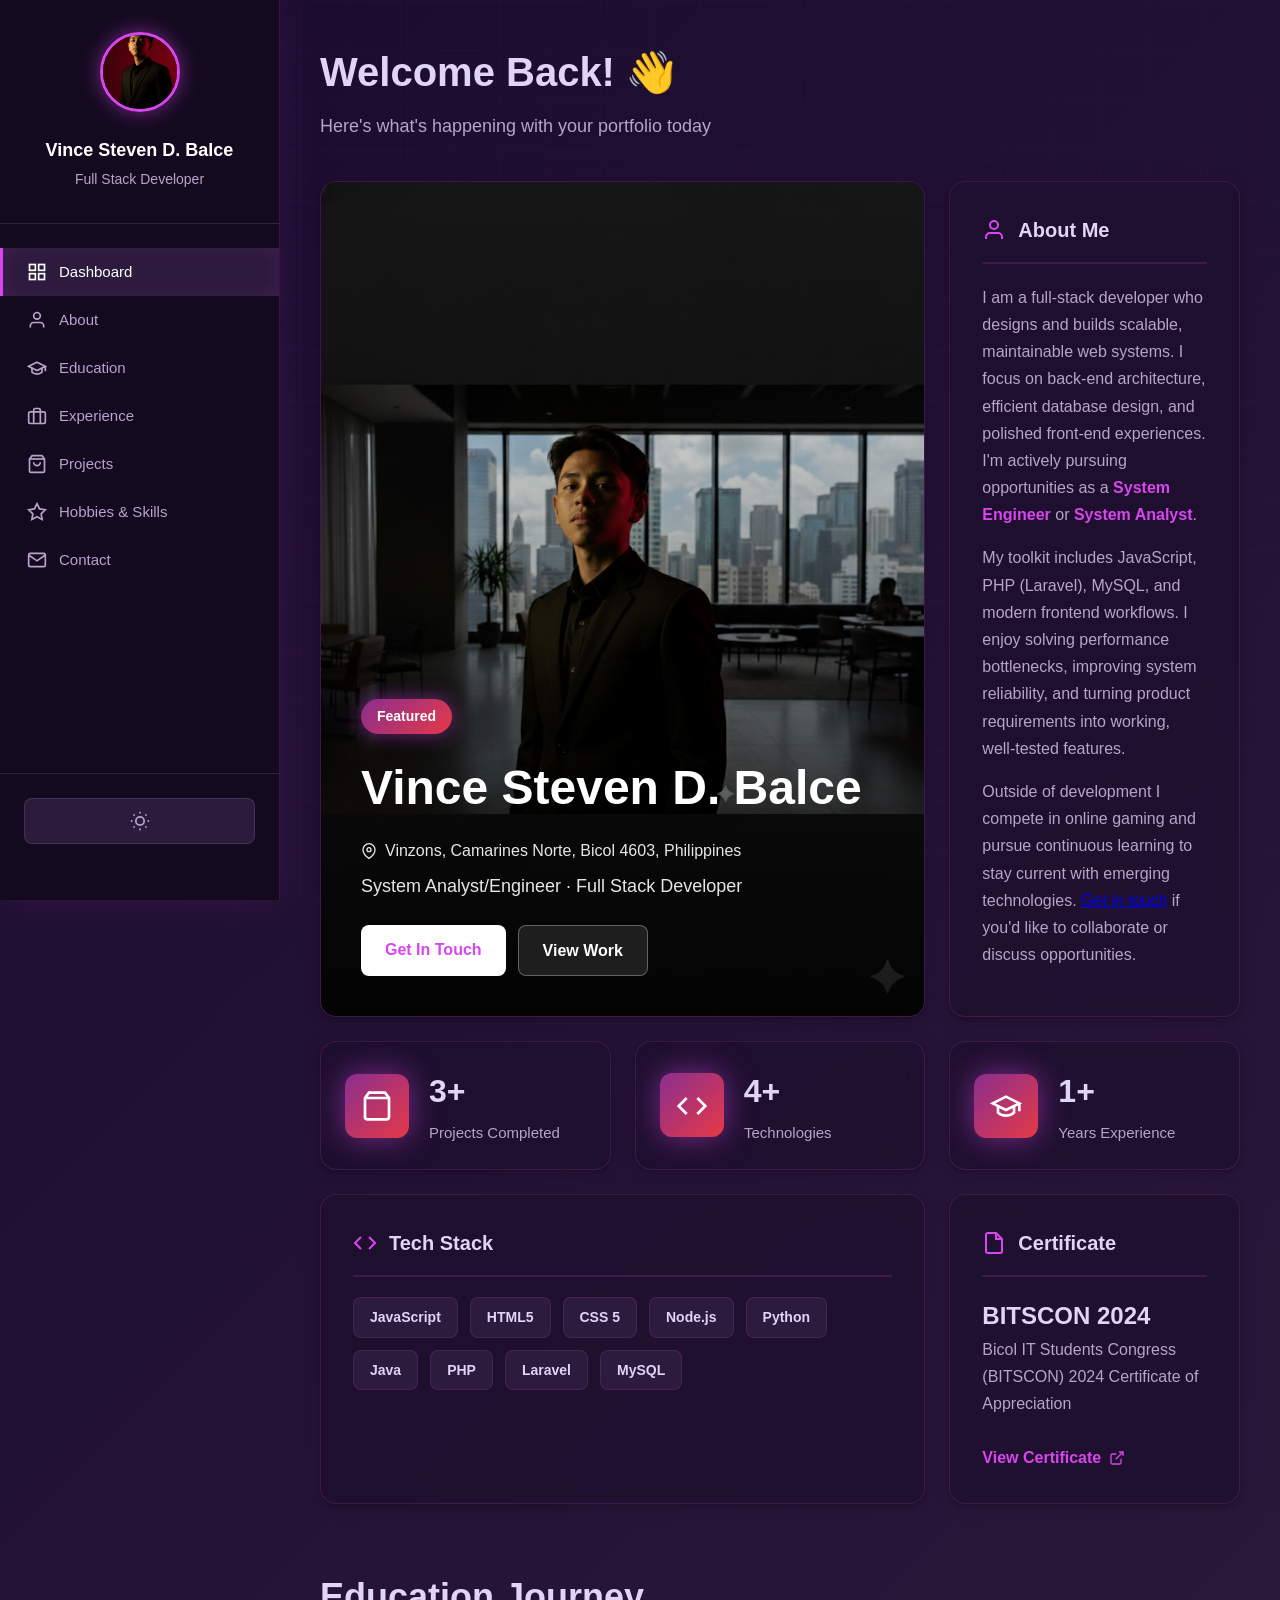
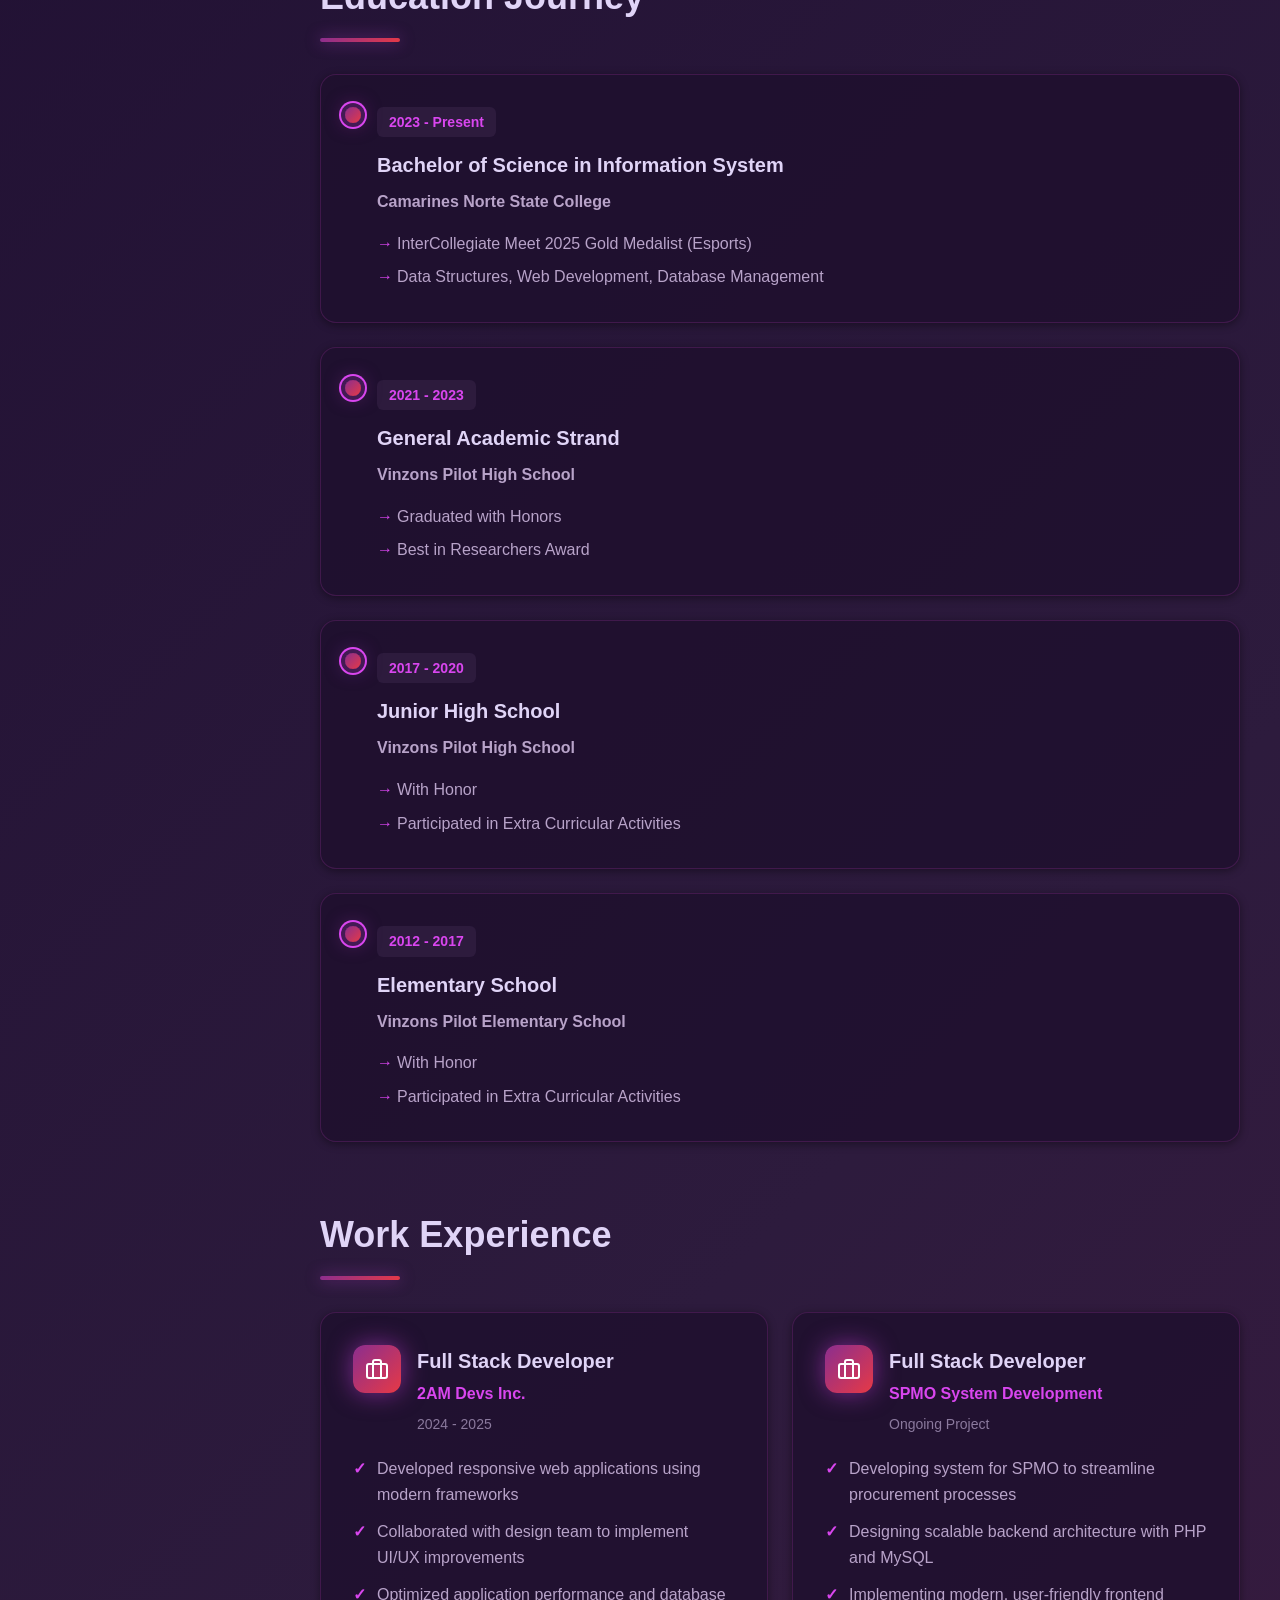
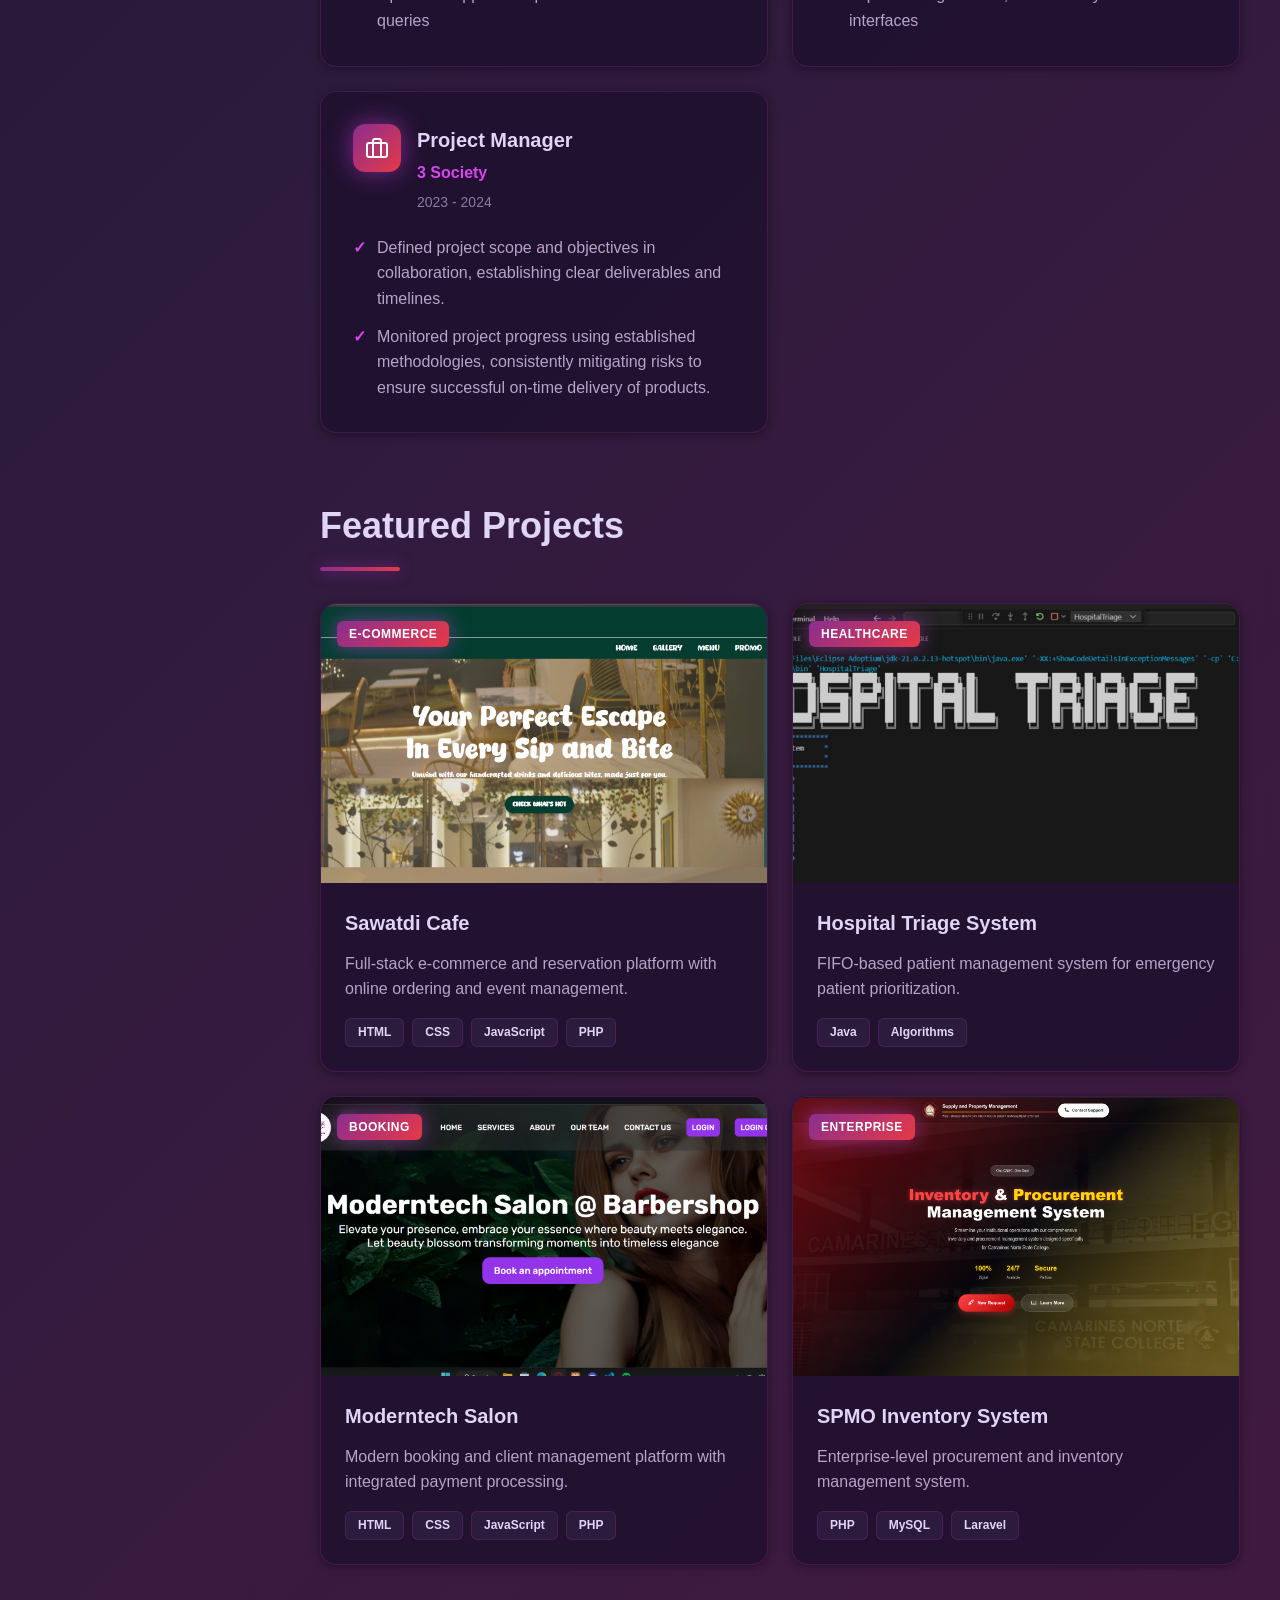
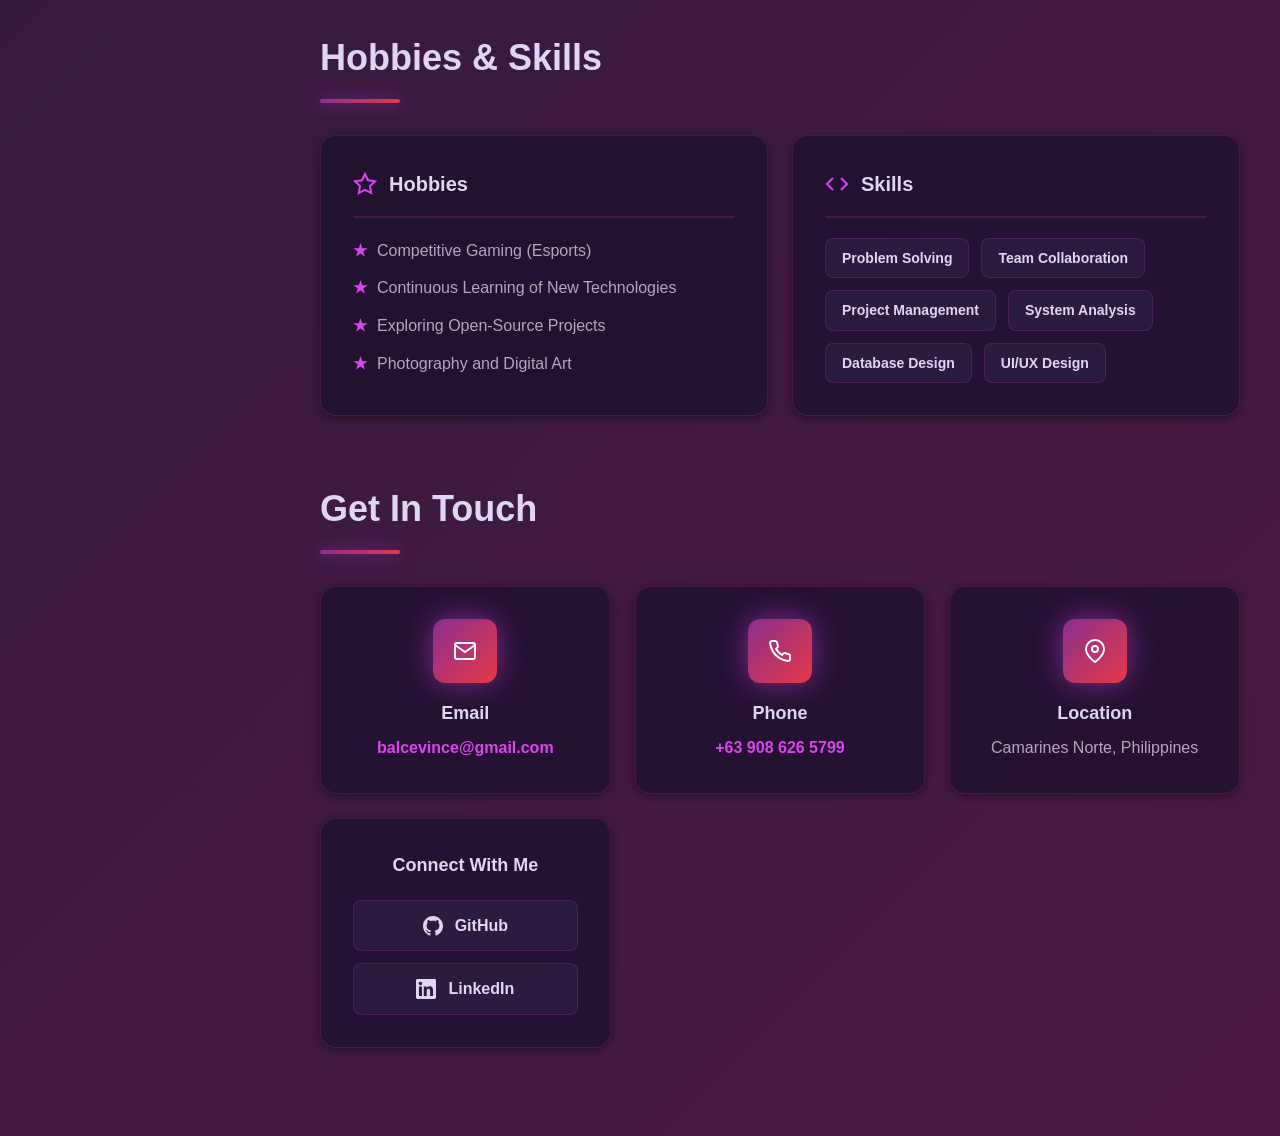
==== portfolio.html @ f5bd87ef "Update portfolio.html" ====
<!DOCTYPE html>
<html lang="en">
<head>
    <meta charset="UTF-8">
    <meta name="viewport" content="width=device-width, initial-scale=1.0">
    <title>Vince Balce - Dashboard Portfolio</title>
    <meta name="description" content="Full-stack software engineer passionate about system engineering and scalable solutions.">
    <meta name="author" content="Vince Steven D. Balce">
    
    <link rel="stylesheet" href="assets/css/styles.css">
    <link rel="shortcut icon" href="assets/img/Pogi.png" type="image/x-icon">
</head>
<body class="light-mode">
    <!-- Sidebar Overlay for Mobile -->
    <div class="sidebar-overlay" id="sidebar-overlay"></div>

    <!-- Sidebar Navigation -->
    <aside class="sidebar" id="sidebar">
        <div class="sidebar-header">
            <div class="sidebar-profile">
                <img id="sidebar-img" src="assets/img/Pogi.png" alt="Vince Steven D. Balce" class="sidebar-avatar">
                <h3>Vince Steven D. Balce</h3>
                <p>Full Stack Developer</p>
            </div>
            <button class="sidebar-close" id="sidebar-close" aria-label="Close sidebar" title="Close sidebar">
                <svg width="16" height="16" viewBox="0 0 24 24" fill="none" stroke="currentColor" stroke-width="3">
                    <line x1="18" y1="6" x2="6" y2="18"></line>
                    <line x1="6" y1="6" x2="18" y2="18"></line>
                </svg>
            </button>
        </div>
        
        <nav class="sidebar-nav">
            <a href="#dashboard" class="sidebar-link active">
                <svg width="20" height="20" viewBox="0 0 24 24" fill="none" stroke="currentColor" stroke-width="2">
                    <rect x="3" y="3" width="7" height="7"></rect>
                    <rect x="14" y="3" width="7" height="7"></rect>
                    <rect x="14" y="14" width="7" height="7"></rect>
                    <rect x="3" y="14" width="7" height="7"></rect>
                </svg>
                Dashboard
            </a>
            <a href="#about" class="sidebar-link">
                <svg width="20" height="20" viewBox="0 0 24 24" fill="none" stroke="currentColor" stroke-width="2">
                    <path d="M20 21v-2a4 4 0 0 0-4-4H8a4 4 0 0 0-4 4v2"></path>
                    <circle cx="12" cy="7" r="4"></circle>
                </svg>
                About
            </a>
            <a href="#education" class="sidebar-link">
                <svg width="20" height="20" viewBox="0 0 24 24" fill="none" stroke="currentColor" stroke-width="2">
                    <path d="M22 10v6M2 10l10-5 10 5-10 5z"></path>
                    <path d="M6 12v5c3 3 9 3 12 0v-5"></path>
                </svg>
                Education
            </a>
            <a href="#experience" class="sidebar-link">
                <svg width="20" height="20" viewBox="0 0 24 24" fill="none" stroke="currentColor" stroke-width="2">
                    <rect x="2" y="7" width="20" height="14" rx="2" ry="2"></rect>
                    <path d="M16 21V5a2 2 0 0 0-2-2h-4a2 2 0 0 0-2 2v16"></path>
                </svg>
                Experience
            </a>
            <a href="#projects" class="sidebar-link">
                <svg width="20" height="20" viewBox="0 0 24 24" fill="none" stroke="currentColor" stroke-width="2">
                    <path d="M6 2L3 6v14a2 2 0 0 0 2 2h14a2 2 0 0 0 2-2V6l-3-4z"></path>
                    <line x1="3" y1="6" x2="21" y2="6"></line>
                    <path d="M16 10a4 4 0 0 1-8 0"></path>
                </svg>
                Projects
            </a>
            <a href="#hobbies" class="sidebar-link">
                <svg width="20" height="20" viewBox="0 0 24 24" fill="none" stroke="currentColor" stroke-width="2">
                    <path d="M12 2l3.09 6.26L22 9.27l-5 4.87 1.18 6.88L12 17.77l-6.18 3.25L7 14.14 2 9.27l6.91-1.01L12 2z"></path>
                </svg>
                Hobbies & Skills
            </a>
            <a href="#contact" class="sidebar-link">
                <svg width="20" height="20" viewBox="0 0 24 24" fill="none" stroke="currentColor" stroke-width="2">
                    <path d="M4 4h16c1.1 0 2 .9 2 2v12c0 1.1-.9 2-2 2H4c-1.1 0-2-.9-2-2V6c0-1.1.9-2 2-2z"></path>
                    <polyline points="22,6 12,13 2,6"></polyline>
                </svg>
                Contact
            </a>
        </nav>
        
        <div class="sidebar-footer">
            <button id="theme-toggle" class="theme-toggle-sidebar" aria-label="Toggle theme">
                <svg class="sun-icon" width="20" height="20" viewBox="0 0 24 24" fill="none" stroke="currentColor" stroke-width="2">
                    <circle cx="12" cy="12" r="5"></circle>
                    <line x1="12" y1="1" x2="12" y2="3"></line>
                    <line x1="12" y1="21" x2="12" y2="23"></line>
                    <line x1="4.22" y1="4.22" x2="5.64" y2="5.64"></line>
                    <line x1="18.36" y1="18.36" x2="19.78" y2="19.78"></line>
                    <line x1="1" y1="12" x2="3" y2="12"></line>
                    <line x1="21" y1="12" x2="23" y2="12"></line>
                    <line x1="4.22" y1="19.78" x2="5.64" y2="18.36"></line>
                    <line x1="18.36" y1="5.64" x2="19.78" y2="4.22"></line>
                </svg>
                <svg class="moon-icon" width="20" height="20" viewBox="0 0 24 24" fill="none" stroke="currentColor" stroke-width="2">
                    <path d="M21 12.79A9 9 0 1 1 11.21 3 7 7 0 0 0 21 12.79z"></path>
                </svg>
            </button>
        </div>
    </aside>

    <!-- Mobile Header -->
    <header class="mobile-header">
        <button class="sidebar-toggle" id="sidebar-toggle" aria-label="Open sidebar" title="Open sidebar">
            <span></span>
            <span></span>
            <span></span>
        </button>
        <h1>WebTech - Portfolio</h1>
        <button id="theme-toggle-mobile" class="theme-toggle-mobile" aria-label="Toggle theme">
            <svg class="sun-icon" width="20" height="20" viewBox="0 0 24 24" fill="none" stroke="currentColor" stroke-width="2">
                <circle cx="12" cy="12" r="5"></circle>
                <line x1="12" y1="1" x2="12" y2="3"></line>
                <line x1="12" y1="21" x2="12" y2="23"></line>
            </svg>
            <svg class="moon-icon" width="20" height="20" viewBox="0 0 24 24" fill="none" stroke="currentColor" stroke-width="2">
                <path d="M21 12.79A9 9 0 1 1 11.21 3 7 7 0 0 0 21 12.79z"></path>
            </svg>
        </button>
    </header>

    <!-- Main Content -->
    <main class="main-content">
        <!-- Dashboard Section -->
        <section id="dashboard" class="dashboard-section">
            <div class="dashboard-header">
                <div>
                    <h1 class="dashboard-title">Welcome Back! 👋</h1>
                    <p class="dashboard-subtitle">Here's what's happening with your portfolio today</p>
                </div>
            </div>

            <!-- Magazine Grid Layout -->
            <div class="magazine-grid">
                <!-- Hero Card - Large -->
                <article class="magazine-card hero-card">
                    <div class="card-image-wrapper">
                        <img id="hero-bg" src="assets/img/day-bg.png" alt="Background" class="card-bg-image">
                        <div class="card-overlay"></div>
                    </div>
                    <div class="card-content-overlay">
                        <span class="card-label">Featured</span>
                        <h2>Vince Steven D. Balce</h2>
                        <p class="card-meta">
                            <svg width="16" height="16" viewBox="0 0 24 24" fill="none" stroke="currentColor" stroke-width="2">
                                <path d="M21 10c0 7-9 13-9 13s-9-6-9-13a9 9 0 0 1 18 0z"></path>
                                <circle cx="12" cy="10" r="3"></circle>
                            </svg>
                            Vinzons, Camarines Norte, Bicol 4603, Philippines
                        </p>
                        <p class="card-description">System Analyst/Engineer · Full Stack Developer</p>
                        <div class="card-actions">
                            <a href="#contact" class="btn-primary">Get In Touch</a>
                            <a href="#projects" class="btn-secondary">View Work</a>
                        </div>
                    </div>
                </article>

                <!-- About Card -->
                <article class="magazine-card about-card" id="about">
                    <div class="card-header">
                        <svg width="24" height="24" viewBox="0 0 24 24" fill="none" stroke="currentColor" stroke-width="2">
                            <path d="M20 21v-2a4 4 0 0 0-4-4H8a4 4 0 0 0-4 4v2"></path>
                            <circle cx="12" cy="7" r="4"></circle>
                        </svg>
                        <h3>About Me</h3>
                    </div>
                    <div class="card-body">
                        <p>I am a full-stack developer who designs and builds scalable, maintainable web systems. I focus on back-end architecture, efficient database design, and polished front-end experiences. I'm actively pursuing opportunities as a <strong>System Engineer</strong> or <strong>System Analyst</strong>.</p>
                        <p>My toolkit includes JavaScript, PHP (Laravel), MySQL, and modern frontend workflows. I enjoy solving performance bottlenecks, improving system reliability, and turning product requirements into working, well-tested features.</p>
                        <p>Outside of development I compete in online gaming and pursue continuous learning to stay current with emerging technologies. <a href="#contact">Get in touch</a> if you'd like to collaborate or discuss opportunities.</p>
                    </div>
                </article>

                <!-- Stats Cards -->
                <article class="magazine-card stat-card">
                    <div class="stat-icon">
                        <svg width="32" height="32" viewBox="0 0 24 24" fill="none" stroke="currentColor" stroke-width="2">
                            <path d="M6 2L3 6v14a2 2 0 0 0 2 2h14a2 2 0 0 0 2-2V6l-3-4z"></path>
                            <line x1="3" y1="6" x2="21" y2="6"></line>
                        </svg>
                    </div>
                    <div class="stat-content">
                        <h4>4+</h4>
                        <p>Projects Completed</p>
                    </div>
                </article>

                <article class="magazine-card stat-card">
                    <div class="stat-icon">
                        <svg width="32" height="32" viewBox="0 0 24 24" fill="none" stroke="currentColor" stroke-width="2">
                            <polyline points="16 18 22 12 16 6"></polyline>
                            <polyline points="8 6 2 12 8 18"></polyline>
                        </svg>
                    </div>
                    <div class="stat-content">
                        <h4>6+</h4>
                        <p>Technologies</p>
                    </div>
                </article>

                <article class="magazine-card stat-card">
                    <div class="stat-icon">
                        <svg width="32" height="32" viewBox="0 0 24 24" fill="none" stroke="currentColor" stroke-width="2">
                            <path d="M22 10v6M2 10l10-5 10 5-10 5z"></path>
                            <path d="M6 12v5c3 3 9 3 12 0v-5"></path>
                        </svg>
                    </div>
                    <div class="stat-content">
                        <h4>2+</h4>
                        <p>Years Experience</p>
                    </div>
                </article>

                <!-- Tech Stack Card -->
                <article class="magazine-card tech-card">
                    <div class="card-header">
                        <svg width="24" height="24" viewBox="0 0 24 24" fill="none" stroke="currentColor" stroke-width="2">
                            <polyline points="16 18 22 12 16 6"></polyline>
                            <polyline points="8 6 2 12 8 18"></polyline>
                        </svg>
                        <h3>Tech Stack</h3>
                    </div>
                    <div class="card-body">
                        <div class="tech-tags">
                            <span class="tech-tag">JavaScript</span>
                            <span class="tech-tag">HTML5</span>
                            <span class="tech-tag">CSS 5</span>
                            <span class="tech-tag">Node.js</span>
                            <span class="tech-tag">Python</span>
                            <span class="tech-tag">Java</span>
                            <span class="tech-tag">PHP</span>
                            <span class="tech-tag">Laravel</span>
                            <span class="tech-tag">MySQL</span>
                        </div>
                    </div>
                </article>

                <!-- Certificate Card -->
                <article class="magazine-card certificate-card">
                    <div class="card-header">
                        <svg width="24" height="24" viewBox="0 0 24 24" fill="none" stroke="currentColor" stroke-width="2">
                            <path d="M14 2H6a2 2 0 0 0-2 2v16a2 2 0 0 0 2 2h12a2 2 0 0 0 2-2V8z"></path>
                            <polyline points="14 2 14 8 20 8"></polyline>
                        </svg>
                        <h3>Certificate</h3>
                    </div>
                    <div class="card-body">
                        <h2>BITSCON 2024</h2>
                        <p>Bicol IT Students Congress (BITSCON) 2024 Certificate of Appreciation</p>
                        <a href="assets/docs/balcevince@gmail.com.pdf" target="_blank" class="btn-link">
                            View Certificate
                            <svg width="16" height="16" viewBox="0 0 24 24" fill="none" stroke="currentColor" stroke-width="2">
                                <path d="M18 13v6a2 2 0 0 1-2 2H5a2 2 0 0 1-2-2V8a2 2 0 0 1 2-2h6"></path>
                                <polyline points="15 3 21 3 21 9"></polyline>
                                <line x1="10" y1="14" x2="21" y2="3"></line>
                            </svg>
                        </a>
                    </div>
                </article>
            </div>

            <!-- Education Section -->
            <div class="section-divider" id="education">
                <h2 class="section-heading">Education Journey</h2>
            </div>
            
            <div class="timeline-grid">
                <article class="timeline-card">
                    <div class="timeline-marker"></div>
                    <div class="timeline-content">
                        <span class="timeline-date">2023 - Present</span>
                        <h3>Bachelor of Science in Information System</h3>
                        <p class="timeline-institution">Camarines Norte State College</p>
                        <ul class="timeline-list">
                            <li>InterCollegiate Meet 2025 Gold Medalist (Esports)</li>
                            <li>Data Structures, Web Development, Database Management</li>
                        </ul>
                    </div>
                </article>

                <article class="timeline-card">
                    <div class="timeline-marker"></div>
                    <div class="timeline-content">
                        <span class="timeline-date">2021 - 2023</span>
                        <h3>General Academic Strand</h3>
                        <p class="timeline-institution">Vinzons Pilot High School</p>
                        <ul class="timeline-list">
                            <li>Graduated with Honors</li>
                            <li>Best in Researchers Award</li>
                        </ul>
                    </div>
                </article>

                <article class="timeline-card">
                    <div class="timeline-marker"></div>
                    <div class="timeline-content">
                        <span class="timeline-date">2017 - 2020</span>
                        <h3>Junior High School</h3>
                        <p class="timeline-institution">Vinzons Pilot High School</p>
                        <ul class="timeline-list">
                            <li>With Honor</li>
                            <li>Participated in Extra Curricular Activities</li>
                        </ul>
                    </div>
                </article>

                <article class="timeline-card">
                    <div class="timeline-marker"></div>
                    <div class="timeline-content">
                        <span class="timeline-date">2012 - 2017</span>
                        <h3>Elementary School</h3>
                        <p class="timeline-institution">Vinzons Pilot Elementary School</p>
                        <ul class="timeline-list">
                            <li>With Honor</li>
                            <li>Participated in Extra Curricular Activities</li>
                        </ul>
                    </div>
                </article>
            </div>

            <!-- Experience Section -->
            <div class="section-divider" id="experience">
                <h2 class="section-heading">Work Experience</h2>
            </div>
            
            <div class="experience-grid">
                <article class="experience-card">
                    <div class="experience-header">
                        <div class="experience-icon">
                            <svg width="24" height="24" viewBox="0 0 24 24" fill="none" stroke="currentColor" stroke-width="2">
                                <rect x="2" y="7" width="20" height="14" rx="2" ry="2"></rect>
                                <path d="M16 21V5a2 2 0 0 0-2-2h-4a2 2 0 0 0-2 2v16"></path>
                            </svg>
                        </div>
                        <div>
                            <h3>Full Stack Developer</h3>
                            <p class="experience-company">2AM Devs Inc.</p>
                            <span class="experience-date">2024 - 2025</span>
                        </div>
                    </div>
                    <ul class="experience-list">
                        <li>Developed responsive web applications using modern frameworks</li>
                        <li>Collaborated with design team to implement UI/UX improvements</li>
                        <li>Optimized application performance and database queries</li>
                    </ul>
                </article>

                <article class="experience-card">
                    <div class="experience-header">
                        <div class="experience-icon">
                            <svg width="24" height="24" viewBox="0 0 24 24" fill="none" stroke="currentColor" stroke-width="2">
                                <rect x="2" y="7" width="20" height="14" rx="2" ry="2"></rect>
                                <path d="M16 21V5a2 2 0 0 0-2-2h-4a2 2 0 0 0-2 2v16"></path>
                            </svg>
                        </div>
                        <div>
                            <h3>Full Stack Developer</h3>
                            <p class="experience-company">SPMO System Development</p>
                            <span class="experience-date">Ongoing Project</span>
                        </div>
                    </div>
                    <ul class="experience-list">
                        <li>Developing system for SPMO to streamline procurement processes</li>
                        <li>Designing scalable backend architecture with PHP and MySQL</li>
                        <li>Implementing modern, user-friendly frontend interfaces</li>
                    </ul>
                </article>

                <article class="experience-card">
                    <div class="experience-header">
                        <div class="experience-icon">
                            <svg width="24" height="24" viewBox="0 0 24 24" fill="none" stroke="currentColor" stroke-width="2">
                                <rect x="2" y="7" width="20" height="14" rx="2" ry="2"></rect>
                                <path d="M16 21V5a2 2 0 0 0-2-2h-4a2 2 0 0 0-2 2v16"></path>
                            </svg>
                        </div>
                        <div>
                            <h3>Project Manager</h3>
                            <p class="experience-company">3 Society</p>
                            <span class="experience-date">2023 - 2024</span>
                        </div>
                    </div>
                    <ul class="experience-list">
                        <li>Defined project scope and objectives in collaboration, establishing clear deliverables and timelines. </li>
                        <li>Monitored project progress using established methodologies, consistently mitigating risks to ensure successful on-time delivery of products.</li>
                </article>
            </div>

            <!-- Projects Section -->
            <div class="section-divider" id="projects">
                <h2 class="section-heading">Featured Projects</h2>
            </div>
            
            <div class="projects-magazine-grid">
                <article class="project-magazine-card">
                    <div class="project-image">
                        <img src="assets/img/data.png" alt="Sawatdi Cafe">
                        <div class="project-overlay">
                            <span class="project-label">E-Commerce</span>
                        </div>
                    </div>
                    <div class="project-content">
                        <h3>Sawatdi Cafe</h3>
                        <p>Full-stack e-commerce and reservation platform with online ordering and event management.</p>
                        <div class="project-tags">
                            <span class="tag">HTML</span>
                            <span class="tag">CSS</span>
                            <span class="tag">JavaScript</span>
                            <span class="tag">PHP</span>
                        </div>
                    </div>
                </article>

                <article class="project-magazine-card">
                    <div class="project-image">
                        <img src="assets/img/image.png" alt="Hospital Triage System">
                        <div class="project-overlay">
                            <span class="project-label">Healthcare</span>
                        </div>
                    </div>
                    <div class="project-content">
                        <h3>Hospital Triage System</h3>
                        <p>FIFO-based patient management system for emergency patient prioritization.</p>
                        <div class="project-tags">
                            <span class="tag">Java</span>
                            <span class="tag">Algorithms</span>
                        </div>
                    </div>
                </article>

                <article class="project-magazine-card">
                    <div class="project-image">
                        <img src="assets/img/modent.png" alt="Moderntech Salon">
                        <div class="project-overlay">
                            <span class="project-label">Booking</span>
                        </div>
                    </div>
                    <div class="project-content">
                        <h3>Moderntech Salon</h3>
                        <p>Modern booking and client management platform with integrated payment processing.</p>
                        <div class="project-tags">
                            <span class="tag">HTML</span>
                            <span class="tag">CSS</span>
                            <span class="tag">JavaScript</span>
                            <span class="tag">PHP</span>
                        </div>
                    </div>
                </article>

                <article class="project-magazine-card">
                    <div class="project-image">
                        <img src="assets/img/spmo.png" alt="SPMO System">
                        <div class="project-overlay">
                            <span class="project-label">Enterprise</span>
                        </div>
                    </div>
                    <div class="project-content">
                        <h3>SPMO Inventory System</h3>
                        <p>Enterprise-level procurement and inventory management system.</p>
                        <div class="project-tags">
                            <span class="tag">PHP</span>
                            <span class="tag">MySQL</span>
                            <span class="tag">Laravel</span>
                        </div>
                    </div>
                </article>
            </div>

            <!-- Hobbies & Skills Section -->
            <div class="section-divider" id="hobbies">
                <h2 class="section-heading">Hobbies & Skills</h2>
            </div>
            
            <div class="hobbies-skills-grid">
                <article class="hobby-skill-card">
                    <div class="card-header">
                        <svg width="24" height="24" viewBox="0 0 24 24" fill="none" stroke="currentColor" stroke-width="2">
                            <path d="M12 2l3.09 6.26L22 9.27l-5 4.87 1.18 6.88L12 17.77l-6.18 3.25L7 14.14 2 9.27l6.91-1.01L12 2z"></path>
                        </svg>
                        <h3>Hobbies</h3>
                    </div>
                    <div class="card-body">
                        <ul class="hobby-list">
                            <li>Competitive Gaming (Esports)</li>
                            <li>Continuous Learning of New Technologies</li>
                            <li>Exploring Open-Source Projects</li>
                            <li>Photography and Digital Art</li>
                        </ul>
                    </div>
                </article>
                <article class="hobby-skill-card">
                    <div class="card-header">
                        <svg width="24" height="24" viewBox="0 0 24 24" fill="none" stroke="currentColor" stroke-width="2">
                            <polyline points="16 18 22 12 16 6"></polyline>
                            <polyline points="8 6 2 12 8 18"></polyline>
                        </svg>
                        <h3>Skills</h3>
                    </div>
                    <div class="card-body">
                        <div class="skill-tags">
                            <span class="skill-tag">Problem Solving</span>
                            <span class="skill-tag">Team Collaboration</span>
                            <span class="skill-tag">Project Management</span>
                            <span class="skill-tag">System Analysis</span>
                            <span class="skill-tag">Database Design</span>
                            <span class="skill-tag">UI/UX Design</span>
                        </div>
                    </div>
                </article>
            </div>

            <!-- Contact Section -->
            <div class="section-divider" id="contact">
                <h2 class="section-heading">Get In Touch</h2>
            </div>
            
            <div class="contact-grid">
                <article class="contact-info-card">
                    <div class="contact-icon-wrapper">
                        <svg width="24" height="24" viewBox="0 0 24 24" fill="none" stroke="currentColor" stroke-width="2">
                            <path d="M4 4h16c1.1 0 2 .9 2 2v12c0 1.1-.9 2-2 2H4c-1.1 0-2-.9-2-2V6c0-1.1.9-2 2-2z"></path>
                            <polyline points="22,6 12,13 2,6"></polyline>
                        </svg>
                    </div>
                    <h4>Email</h4>
                    <a href="mailto:balcevince@gmail.com">balcevince@gmail.com</a>
                </article>

                <article class="contact-info-card">
                    <div class="contact-icon-wrapper">
                        <svg width="24" height="24" viewBox="0 0 24 24" fill="none" stroke="currentColor" stroke-width="2">
                            <path d="M22 16.92v3a2 2 0 0 1-2.18 2 19.79 19.79 0 0 1-8.63-3.07 19.5 19.5 0 0 1-6-6 19.79 19.79 0 0 1-3.07-8.67A2 2 0 0 1 4.11 2h3a2 2 0 0 1 2 1.72 12.84 12.84 0 0 0 .7 2.81 2 2 0 0 1-.45 2.11L8.09 9.91a16 16 0 0 0 6 6l1.27-1.27a2 2 0 0 1 2.11-.45 12.84 12.84 0 0 0 2.81.7A2 2 0 0 1 22 16.92z"></path>
                        </svg>
                    </div>
                    <h4>Phone</h4>
                    <a href="tel:+639086265799">+63 908 626 5799</a>
                </article>

                <article class="contact-info-card">
                    <div class="contact-icon-wrapper">
                        <svg width="24" height="24" viewBox="0 0 24 24" fill="none" stroke="currentColor" stroke-width="2">
                            <path d="M21 10c0 7-9 13-9 13s-9-6-9-13a9 9 0 0 1 18 0z"></path>
                            <circle cx="12" cy="10" r="3"></circle>
                        </svg>
                    </div>
                    <h4>Location</h4>
                    <p>Camarines Norte, Philippines</p>
                </article>

                <article class="contact-social-card">
                    <h4>Connect With Me</h4>
                    <div class="social-links-grid">
                        <a href="https://github.com/kenzo0111" target="_blank" rel="noopener noreferrer" class="social-link-btn">
                            <svg width="20" height="20" viewBox="0 0 24 24" fill="currentColor">
                                <path d="M12 0c-6.626 0-12 5.373-12 12 0 5.302 3.438 9.8 8.207 11.387.599.111.793-.261.793-.577v-2.234c-3.338.726-4.033-1.416-4.033-1.416-.546-1.387-1.333-1.756-1.333-1.756-1.089-.745.083-.729.083-.729 1.205.084 1.839 1.237 1.839 1.237 1.07 1.834 2.807 1.304 3.492.997.107-.775.418-1.305.762-1.604-2.665-.305-5.467-1.334-5.467-5.931 0-1.311.469-2.381 1.236-3.221-.124-.303-.535-1.524.117-3.176 0 0 1.008-.322 3.301 1.23.957-.266 1.983-.399 3.003-.404 1.02.005 2.047.138 3.006.404 2.291-1.552 3.297-1.23 3.297-1.23.653 1.653.242 2.874.118 3.176.77.84 1.235 1.911 1.235 3.221 0 4.609-2.807 5.624-5.479 5.921.43.372.823 1.102.823 2.222v3.293c0 .319.192.694.801.576 4.765-1.589 8.199-6.086 8.199-11.386 0-6.627-5.373-12-12-12z"/>
                            </svg>
                            GitHub
                        </a>
                        <a href="https://www.linkedin.com/in/vince-steven-d-balce-a93602341/" target="_blank" rel="noopener noreferrer" class="social-link-btn">
                            <svg width="20" height="20" viewBox="0 0 24 24" fill="currentColor">
                                <path d="M20.447 20.452h-3.554v-5.569c0-1.328-.027-3.037-1.852-3.037-1.853 0-2.136 1.445-2.136 2.939v5.667H9.351V9h3.414v1.561h.046c.477-.9 1.637-1.85 3.37-1.85 3.601 0 4.267 2.37 4.267 5.455v6.286zM5.337 7.433c-1.144 0-2.063-.926-2.063-2.065 0-1.138.92-2.063 2.063-2.063 1.14 0 2.064.925 2.064 2.063 0 1.139-.925 2.065-2.064 2.065zm1.782 13.019H3.555V9h3.564v11.452zM22.225 0H1.771C.792 0 0 .774 0 1.729v20.542C0 23.227.792 24 1.771 24h20.451C23.2 24 24 23.227 24 22.271V1.729C24 .774 23.2 0 22.222 0h.003z"/>
                            </svg>
                            LinkedIn
                        </a>
                    </div>
                </article>
            </div>
        </section>
    </main>

    <script src="assets/js/script.js"></script>
</body>
</html>
---- assets/css/styles.css ----
/* CSS Variables for Cybertech Dashboard Design System */
:root {
  /* Cybertech Dark Purple & Maroon Theme */
  --bg-primary: #1a0b2e;
  --bg-secondary: #2d1b3d;
  --bg-tertiary: #3d2550;
  --text-primary: #e0d4f7;
  --text-secondary: #b8a3c9;
  --text-tertiary: #8b7a9e;
  --accent-primary: #d946ef;
  --accent-secondary: #e63946;
  --accent-gradient: linear-gradient(135deg, #8b2e8f, #e63946);
  --card-bg: rgba(30, 15, 45, 0.8);
  --border-color: rgba(139, 46, 143, 0.3);
  --shadow-sm: 0 2px 8px rgba(0, 0, 0, 0.4);
  --shadow-md: 0 4px 16px rgba(0, 0, 0, 0.5);
  --shadow-lg: 0 8px 32px rgba(0, 0, 0, 0.6);
  --sidebar-bg: #140a1f;
  --sidebar-text: #b8a3c9;
  --sidebar-hover: #2d1b3d;
  --glow-purple: rgba(217, 70, 239, 0.5);
  --glow-red: rgba(230, 57, 70, 0.5);
}

.dark-mode {
  /* Same as root for consistent cybertech theme */
  --bg-primary: #1a0b2e;
  --bg-secondary: #2d1b3d;
  --bg-tertiary: #3d2550;
  --text-primary: #e0d4f7;
  --text-secondary: #b8a3c9;
  --text-tertiary: #8b7a9e;
  --accent-primary: #d946ef;
  --accent-secondary: #e63946;
  --accent-gradient: linear-gradient(135deg, #8b2e8f, #e63946);
  --card-bg: rgba(30, 15, 45, 0.8);
  --border-color: rgba(139, 46, 143, 0.3);
  --shadow-sm: 0 2px 8px rgba(0, 0, 0, 0.4);
  --shadow-md: 0 4px 16px rgba(0, 0, 0, 0.5);
  --shadow-lg: 0 8px 32px rgba(0, 0, 0, 0.6);
  --sidebar-bg: #140a1f;
  --sidebar-text: #b8a3c9;
  --sidebar-hover: #2d1b3d;
  --glow-purple: rgba(217, 70, 239, 0.5);
  --glow-red: rgba(230, 57, 70, 0.5);
}

/* Reset & Base Styles */
* {
  margin: 0;
  padding: 0;
  box-sizing: border-box;
}

html {
  scroll-behavior: smooth;
}

body {
  font-family: -apple-system, BlinkMacSystemFont, 'Segoe UI', Roboto,
    'Helvetica Neue', Arial, sans-serif;
  background: linear-gradient(135deg, #1a0b2e 0%, #2d1b3d 50%, #4a1942 100%);
  color: var(--text-primary);
  line-height: 1.6;
  transition: background-color 0.3s ease, color 0.3s ease;
  overflow-x: hidden;
  position: relative;
}

/* Cyber grid background */
body::before {
  content: '';
  position: fixed;
  inset: 0;
  background-image: linear-gradient(
      rgba(139, 46, 143, 0.05) 1px,
      transparent 1px
    ),
    linear-gradient(90deg, rgba(139, 46, 143, 0.05) 1px, transparent 1px);
  background-size: 50px 50px;
  z-index: 0;
  pointer-events: none;
}

/* Sidebar Overlay */
.sidebar-overlay {
  position: fixed;
  top: 0;
  left: 0;
  right: 0;
  bottom: 0;
  background: rgba(0, 0, 0, 0.5);
  -webkit-backdrop-filter: blur(4px);
  backdrop-filter: blur(4px);
  z-index: 998;
  opacity: 0;
  visibility: hidden;
  transition: all 0.3s ease;
  display: none;
}

.sidebar-overlay.active {
  opacity: 1;
  visibility: visible;
}

/* Sidebar Navigation */
.sidebar {
  position: fixed;
  left: 0;
  top: 0;
  bottom: 0;
  width: 280px;
  background: var(--sidebar-bg);
  padding: 32px 0;
  display: flex;
  flex-direction: column;
  z-index: 1000;
  transition: transform 0.3s ease;
  border-right: 1px solid rgba(139, 46, 143, 0.3);
  box-shadow: 0 0 40px rgba(139, 46, 143, 0.2);
}

.sidebar-header {
  padding: 0 24px 32px;
  border-bottom: 1px solid rgba(255, 255, 255, 0.1);
  position: relative;
}

.sidebar-profile {
  text-align: center;
}

.sidebar-close {
  position: absolute;
  top: 20px;
  right: 20px;
  background: rgba(217, 70, 239, 0.1);
  border: 1px solid rgba(217, 70, 239, 0.3);
  color: var(--accent-primary);
  cursor: pointer;
  padding: 10px;
  border-radius: 50%;
  width: 40px;
  height: 40px;
  display: none;
  align-items: center;
  justify-content: center;
  transition: all 0.3s ease;
  box-shadow: 0 2px 8px rgba(217, 70, 239, 0.2);
}

.sidebar-close:hover {
  background: var(--accent-primary);
  color: white;
  border-color: var(--accent-primary);
  transform: scale(1.1);
  box-shadow: 0 4px 16px rgba(217, 70, 239, 0.4);
}

.sidebar-close svg {
  width: 16px;
  height: 16px;
  stroke-width: 3;
}

@media (max-width: 1024px) {
  .sidebar-close {
    display: block;
  }
}

.sidebar-avatar {
  width: 80px;
  height: 80px;
  border-radius: 50%;
  object-fit: cover;
  object-position: center;
  border: 3px solid var(--accent-primary);
  margin-bottom: 16px;
  box-shadow: 0 0 20px var(--glow-purple);
}

.sidebar-profile h3 {
  color: white;
  font-size: 1.125rem;
  font-weight: 600;
  margin-bottom: 4px;
}

.sidebar-profile p {
  color: var(--sidebar-text);
  font-size: 0.875rem;
}

.sidebar-nav {
  flex: 1;
  padding: 24px 0;
  overflow-y: auto;
}

.sidebar-link {
  display: flex;
  align-items: center;
  gap: 12px;
  padding: 12px 24px;
  color: var(--sidebar-text);
  text-decoration: none;
  font-weight: 500;
  font-size: 0.9375rem;
  transition: all 0.3s ease;
  border-left: 3px solid transparent;
}

.sidebar-link:hover {
  background: var(--sidebar-hover);
  color: white;
}

.sidebar-link.active {
  background: var(--sidebar-hover);
  color: white;
  border-left-color: var(--accent-primary);
  box-shadow: inset 0 0 20px rgba(217, 70, 239, 0.1);
}

.sidebar-link svg {
  flex-shrink: 0;
}

.sidebar-footer {
  padding: 24px;
  border-top: 1px solid rgba(255, 255, 255, 0.1);
}

.theme-toggle-sidebar {
  width: 100%;
  padding: 12px;
  background: var(--sidebar-hover);
  border: 1px solid rgba(255, 255, 255, 0.1);
  border-radius: 8px;
  color: var(--sidebar-text);
  cursor: pointer;
  display: flex;
  align-items: center;
  justify-content: center;
  transition: all 0.3s ease;
}

.theme-toggle-sidebar:hover {
  background: rgba(255, 255, 255, 0.1);
  color: white;
}

.light-mode .moon-icon,
.dark-mode .sun-icon {
  display: none;
}

.light-mode .sun-icon,
.dark-mode .moon-icon {
  display: block;
}

/* Mobile Header */
.mobile-header {
  display: none;
  position: fixed;
  top: 0;
  left: 0;
  right: 0;
  height: 60px;
  background: var(--card-bg);
  border-bottom: 1px solid var(--border-color);
  padding: 0 16px;
  align-items: center;
  justify-content: space-between;
  z-index: 999;
}

.sidebar-toggle {
  background: none;
  border: none;
  cursor: pointer;
  display: flex;
  flex-direction: column;
  gap: 4px;
  padding: 8px;
}

.sidebar-toggle span {
  width: 24px;
  height: 2px;
  background: var(--text-primary);
  border-radius: 2px;
  transition: all 0.3s ease;
}

.mobile-header h1 {
  font-size: 1.25rem;
  color: var(--text-primary);
}

.theme-toggle-mobile {
  background: none;
  border: none;
  cursor: pointer;
  padding: 8px;
  color: var(--text-primary);
}

/* Main Content */
.main-content {
  margin-left: 280px;
  min-height: 100vh;
  padding: 40px;
  transition: margin-left 0.3s ease;
}

/* Dashboard Section */
.dashboard-section {
  max-width: 1400px;
  margin: 0 auto;
}

.dashboard-header {
  margin-bottom: 40px;
}

.dashboard-title {
  font-size: clamp(2rem, 5vw, 2.5rem);
  font-weight: 700;
  color: var(--text-primary);
  margin-bottom: 8px;
}

.dashboard-subtitle {
  font-size: 1.125rem;
  color: var(--text-secondary);
}

/* Magazine Grid Layout */
.magazine-grid {
  display: grid;
  grid-template-columns: repeat(12, 1fr);
  gap: 24px;
  margin-bottom: 48px;
}

.magazine-card {
  background: var(--card-bg);
  border-radius: 16px;
  overflow: hidden;
  box-shadow: var(--shadow-sm), 0 0 20px rgba(139, 46, 143, 0.1);
  transition: all 0.3s ease;
  border: 1px solid var(--border-color);
  -webkit-backdrop-filter: blur(10px);
  backdrop-filter: blur(10px);
}

.magazine-card:hover {
  box-shadow: var(--shadow-lg), 0 0 40px rgba(139, 46, 143, 0.3);
  transform: translateY(-4px);
  border-color: rgba(139, 46, 143, 0.5);
}

/* Hero Card - Large Feature */
.hero-card {
  grid-column: span 8;
  grid-row: span 2;
  position: relative;
  min-height: 500px;
  display: flex;
  align-items: flex-end;
}

.card-image-wrapper {
  position: absolute;
  inset: 0;
  overflow: hidden;
}

.card-bg-image {
  width: 100%;
  height: 100%;
  object-fit: cover;
  object-position: center;
}

.card-overlay {
  position: absolute;
  inset: 0;
  background: linear-gradient(
    to top,
    rgba(0, 0, 0, 0.85) 0%,
    rgba(0, 0, 0, 0.3) 50%,
    transparent 100%
  );
}

.card-content-overlay {
  position: relative;
  z-index: 10;
  padding: 40px;
  color: white;
}

.hero-profile-image {
  margin-bottom: 24px;
}

.hero-avatar {
  width: 120px;
  height: 120px;
  border-radius: 50%;
  object-fit: cover;
  object-position: center;
  border: 4px solid white;
  box-shadow: 0 8px 24px rgba(0, 0, 0, 0.3);
  transition: transform 0.3s ease;
}

.hero-avatar:hover {
  transform: scale(1.05);
}

.card-label {
  display: inline-block;
  padding: 6px 16px;
  background: var(--accent-gradient);
  border-radius: 20px;
  font-size: 0.875rem;
  font-weight: 600;
  margin-bottom: 16px;
  box-shadow: 0 0 20px var(--glow-purple);
}

.card-content-overlay h2 {
  font-size: clamp(2rem, 4vw, 3rem);
  font-weight: 700;
  margin-bottom: 12px;
}

.card-meta {
  display: flex;
  align-items: center;
  gap: 8px;
  font-size: 1rem;
  opacity: 0.9;
  margin-bottom: 8px;
}

.card-description {
  font-size: 1.125rem;
  opacity: 0.9;
  margin-bottom: 24px;
}

.card-actions {
  display: flex;
  gap: 12px;
  flex-wrap: wrap;
}

.btn-primary,
.btn-secondary {
  padding: 12px 24px;
  border-radius: 8px;
  font-weight: 600;
  text-decoration: none;
  transition: all 0.3s ease;
  display: inline-block;
}

.btn-primary {
  background: white;
  color: var(--accent-primary);
}

.btn-primary:hover {
  transform: translateY(-2px);
  box-shadow: 0 4px 12px rgba(255, 255, 255, 0.3);
}

.btn-secondary {
  background: rgba(255, 255, 255, 0.1);
  color: white;
  border: 1px solid rgba(255, 255, 255, 0.3);
}

.btn-secondary:hover {
  background: rgba(255, 255, 255, 0.2);
}

/* About Card */
.about-card {
  grid-column: span 4;
  grid-row: span 2;
  padding: 32px;
}

.card-header {
  display: flex;
  align-items: center;
  gap: 12px;
  margin-bottom: 20px;
  padding-bottom: 16px;
  border-bottom: 2px solid var(--border-color);
}

.card-header svg {
  color: var(--accent-primary);
}

.card-header h3 {
  font-size: 1.25rem;
  font-weight: 700;
  color: var(--text-primary);
}

.card-body p {
  color: var(--text-secondary);
  margin-bottom: 16px;
  line-height: 1.7;
}

.card-body strong {
  color: var(--accent-primary);
  font-weight: 600;
}

/* Stat Cards */
.stat-card {
  grid-column: span 4;
  padding: 24px;
  display: flex;
  align-items: center;
  gap: 20px;
}

.stat-icon {
  width: 64px;
  height: 64px;
  border-radius: 12px;
  background: var(--accent-gradient);
  display: flex;
  align-items: center;
  justify-content: center;
  flex-shrink: 0;
  box-shadow: 0 0 30px var(--glow-purple);
}

.stat-icon svg {
  color: white;
}

.stat-content h4 {
  font-size: 2rem;
  font-weight: 700;
  color: var(--text-primary);
  margin-bottom: 4px;
}

.stat-content p {
  font-size: 0.9375rem;
  color: var(--text-secondary);
}

/* Tech Card */
.tech-card {
  grid-column: span 8;
  padding: 32px;
}

.tech-tags {
  display: flex;
  flex-wrap: wrap;
  gap: 12px;
}

.tech-tag {
  padding: 8px 16px;
  background: var(--bg-secondary);
  border: 1px solid var(--border-color);
  border-radius: 8px;
  font-size: 0.875rem;
  font-weight: 600;
  color: var(--text-primary);
  transition: all 0.3s ease;
}

.tech-tag:hover {
  background: var(--accent-gradient);
  color: white;
  border-color: transparent;
  transform: translateY(-2px);
  box-shadow: 0 0 20px var(--glow-purple);
}

/* Certificate Card */
.certificate-card {
  grid-column: span 4;
  padding: 32px;
}

.btn-link {
  display: inline-flex;
  align-items: center;
  gap: 8px;
  color: var(--accent-primary);
  text-decoration: none;
  font-weight: 600;
  margin-top: 12px;
  transition: gap 0.3s ease;
}

.btn-link:hover {
  gap: 12px;
}

/* Section Divider */
.section-divider {
  margin: 64px 0 32px;
}

.section-heading {
  font-size: clamp(1.75rem, 4vw, 2.25rem);
  font-weight: 700;
  color: var(--text-primary);
  position: relative;
  padding-bottom: 16px;
}

.section-heading::after {
  content: '';
  position: absolute;
  bottom: 0;
  left: 0;
  width: 80px;
  height: 4px;
  background: var(--accent-gradient);
  border-radius: 2px;
  box-shadow: 0 0 15px var(--glow-purple);
}

/* Timeline Grid */
.timeline-grid {
  display: grid;
  gap: 24px;
  margin-bottom: 48px;
}

.timeline-card {
  background: var(--card-bg);
  border-radius: 16px;
  padding: 32px;
  box-shadow: var(--shadow-sm);
  border: 1px solid var(--border-color);
  position: relative;
  padding-left: 56px;
  transition: all 0.3s ease;
}

.timeline-card:hover {
  box-shadow: var(--shadow-md);
  transform: translateX(8px);
}

.timeline-marker {
  position: absolute;
  left: 24px;
  top: 32px;
  width: 16px;
  height: 16px;
  border-radius: 50%;
  background: var(--accent-gradient);
  box-shadow: 0 0 0 4px var(--card-bg), 0 0 0 6px var(--accent-primary),
    0 0 20px var(--glow-purple);
}

.timeline-date {
  display: inline-block;
  padding: 4px 12px;
  background: var(--bg-secondary);
  border-radius: 6px;
  font-size: 0.875rem;
  font-weight: 600;
  color: var(--accent-primary);
  margin-bottom: 12px;
}

.timeline-content h3 {
  font-size: 1.25rem;
  font-weight: 700;
  color: var(--text-primary);
  margin-bottom: 8px;
}

.timeline-institution {
  color: var(--text-secondary);
  font-weight: 600;
  margin-bottom: 16px;
}

.timeline-list {
  list-style: none;
  display: flex;
  flex-direction: column;
  gap: 8px;
}

.timeline-list li {
  color: var(--text-secondary);
  padding-left: 20px;
  position: relative;
}

.timeline-list li::before {
  content: '→';
  position: absolute;
  left: 0;
  color: var(--accent-primary);
  font-weight: bold;
}

/* Experience Grid */
.experience-grid {
  display: grid;
  grid-template-columns: repeat(auto-fit, minmax(400px, 1fr));
  gap: 24px;
  margin-bottom: 48px;
}

.experience-card {
  background: var(--card-bg);
  border-radius: 16px;
  padding: 32px;
  box-shadow: var(--shadow-sm);
  border: 1px solid var(--border-color);
  transition: all 0.3s ease;
}

.experience-card:hover {
  box-shadow: var(--shadow-lg);
  transform: translateY(-4px);
}

.experience-header {
  display: flex;
  gap: 16px;
  margin-bottom: 20px;
}

.experience-icon {
  width: 48px;
  height: 48px;
  border-radius: 12px;
  background: var(--accent-gradient);
  display: flex;
  align-items: center;
  justify-content: center;
  flex-shrink: 0;
  box-shadow: 0 0 25px var(--glow-purple);
}

.experience-icon svg {
  color: white;
}

.experience-header h3 {
  font-size: 1.25rem;
  font-weight: 700;
  color: var(--text-primary);
  margin-bottom: 4px;
}

.experience-company {
  color: var(--accent-primary);
  font-weight: 600;
  margin-bottom: 4px;
}

.experience-date {
  font-size: 0.875rem;
  color: var(--text-tertiary);
}

.experience-list {
  list-style: none;
  display: flex;
  flex-direction: column;
  gap: 12px;
}

.experience-list li {
  color: var(--text-secondary);
  padding-left: 24px;
  position: relative;
  line-height: 1.6;
}

.experience-list li::before {
  content: '✓';
  position: absolute;
  left: 0;
  color: var(--accent-primary);
  font-weight: bold;
}

/* Projects Magazine Grid */
.projects-magazine-grid {
  display: grid;
  grid-template-columns: repeat(auto-fill, minmax(320px, 1fr));
  gap: 24px;
  margin-bottom: 48px;
}

.project-magazine-card {
  background: var(--card-bg);
  border-radius: 16px;
  overflow: hidden;
  box-shadow: var(--shadow-sm);
  border: 1px solid var(--border-color);
  transition: all 0.3s ease;
}

.project-magazine-card:hover {
  box-shadow: var(--shadow-lg);
  transform: translateY(-8px);
}

.project-image {
  position: relative;
  width: 100%;
  aspect-ratio: 16 / 10;
  overflow: hidden;
  background: var(--bg-secondary);
}

.project-image img {
  width: 100%;
  height: 100%;
  object-fit: cover;
  object-position: center;
  transition: transform 0.3s ease;
}

.project-magazine-card:hover .project-image img {
  transform: scale(1.05);
}

.project-overlay {
  position: absolute;
  top: 16px;
  left: 16px;
}

.project-label {
  padding: 6px 12px;
  background: var(--accent-gradient);
  color: white;
  border-radius: 6px;
  font-size: 0.75rem;
  font-weight: 600;
  text-transform: uppercase;
  letter-spacing: 0.5px;
  box-shadow: 0 0 20px var(--glow-purple);
}

.project-content {
  padding: 24px;
}

.project-content h3 {
  font-size: 1.25rem;
  font-weight: 700;
  color: var(--text-primary);
  margin-bottom: 12px;
}

.project-content p {
  color: var(--text-secondary);
  line-height: 1.6;
  margin-bottom: 16px;
}

.project-tags {
  display: flex;
  flex-wrap: wrap;
  gap: 8px;
}

.tag {
  padding: 4px 12px;
  background: var(--bg-secondary);
  border: 1px solid var(--border-color);
  border-radius: 6px;
  font-size: 0.75rem;
  font-weight: 600;
  color: var(--text-primary);
}

/* Hobbies & Skills Grid */
.hobbies-skills-grid {
  display: grid;
  grid-template-columns: repeat(auto-fit, minmax(400px, 1fr));
  gap: 24px;
  margin-bottom: 48px;
}

.hobby-skill-card {
  background: var(--card-bg);
  border-radius: 16px;
  padding: 32px;
  box-shadow: var(--shadow-sm);
  border: 1px solid var(--border-color);
  transition: all 0.3s ease;
}

.hobby-skill-card:hover {
  box-shadow: var(--shadow-lg);
  transform: translateY(-4px);
}

.hobby-list {
  list-style: none;
  display: flex;
  flex-direction: column;
  gap: 12px;
}

.hobby-list li {
  color: var(--text-secondary);
  padding-left: 24px;
  position: relative;
  line-height: 1.6;
}

.hobby-list li::before {
  content: '★';
  position: absolute;
  left: 0;
  color: var(--accent-primary);
  font-weight: bold;
}

.skill-tags {
  display: flex;
  flex-wrap: wrap;
  gap: 12px;
}

.skill-tag {
  padding: 8px 16px;
  background: var(--bg-secondary);
  border: 1px solid var(--border-color);
  border-radius: 8px;
  font-size: 0.875rem;
  font-weight: 600;
  color: var(--text-primary);
  transition: all 0.3s ease;
}

.skill-tag:hover {
  background: var(--accent-gradient);
  color: white;
  border-color: transparent;
  transform: translateY(-2px);
  box-shadow: 0 0 20px var(--glow-purple);
}

/* Contact Grid */
.contact-grid {
  display: grid;
  grid-template-columns: repeat(auto-fit, minmax(280px, 1fr));
  gap: 24px;
  margin-bottom: 48px;
}

.contact-info-card {
  background: var(--card-bg);
  border-radius: 16px;
  padding: 32px;
  text-align: center;
  box-shadow: var(--shadow-sm);
  border: 1px solid var(--border-color);
  transition: all 0.3s ease;
}

.contact-info-card:hover {
  box-shadow: var(--shadow-md);
  transform: translateY(-4px);
}

.contact-icon-wrapper {
  width: 64px;
  height: 64px;
  margin: 0 auto 16px;
  border-radius: 12px;
  background: var(--accent-gradient);
  display: flex;
  align-items: center;
  justify-content: center;
  box-shadow: 0 0 30px var(--glow-purple);
}

.contact-icon-wrapper svg {
  color: white;
}

.contact-info-card h4 {
  font-size: 1.125rem;
  font-weight: 700;
  color: var(--text-primary);
  margin-bottom: 8px;
}

.contact-info-card a {
  color: var(--accent-primary);
  text-decoration: none;
  font-weight: 600;
  transition: opacity 0.3s ease;
}

.contact-info-card a:hover {
  opacity: 0.8;
}

.contact-info-card p {
  color: var(--text-secondary);
  font-weight: 500;
}

.contact-social-card {
  background: var(--card-bg);
  border-radius: 16px;
  padding: 32px;
  box-shadow: var(--shadow-sm);
  border: 1px solid var(--border-color);
}

.contact-social-card h4 {
  font-size: 1.125rem;
  font-weight: 700;
  color: var(--text-primary);
  margin-bottom: 20px;
  text-align: center;
}

.social-links-grid {
  display: flex;
  flex-direction: column;
  gap: 12px;
}

.social-link-btn {
  display: flex;
  align-items: center;
  justify-content: center;
  gap: 12px;
  padding: 12px 24px;
  background: var(--bg-secondary);
  border: 1px solid var(--border-color);
  border-radius: 8px;
  color: var(--text-primary);
  text-decoration: none;
  font-weight: 600;
  transition: all 0.3s ease;
}

.social-link-btn:hover {
  background: var(--accent-gradient);
  color: white;
  border-color: transparent;
  transform: translateX(4px);
  box-shadow: 0 0 25px var(--glow-purple);
}

/* Responsive Design */
@media (max-width: 1024px) {
  .sidebar {
    transform: translateX(-100%);
  }

  .sidebar.active {
    transform: translateX(0);
  }

  .sidebar-overlay {
    display: block;
  }

  .sidebar-overlay.active {
    opacity: 1;
    visibility: visible;
  }

  .sidebar-close {
    display: flex;
  }

  .mobile-header {
    display: flex;
  }

  .main-content {
    margin-left: 0;
    padding: 80px 24px 40px;
  }

  .magazine-grid {
    grid-template-columns: repeat(6, 1fr);
  }

  .hero-card {
    grid-column: span 6;
  }

  .about-card {
    grid-column: span 6;
    grid-row: span 1;
  }

  .stat-card {
    grid-column: span 3;
  }

  .tech-card {
    grid-column: span 6;
  }

  .certificate-card {
    grid-column: span 6;
  }
}

@media (max-width: 768px) {
  .main-content {
    padding: 80px 16px 32px;
  }

  .magazine-grid {
    grid-template-columns: 1fr;
    gap: 16px;
  }

  .hero-card,
  .about-card,
  .stat-card,
  .tech-card,
  .certificate-card {
    grid-column: span 1;
    grid-row: span 1;
  }

  .hero-card {
    min-height: 400px;
  }

  .card-content-overlay {
    padding: 24px;
  }

  .experience-grid {
    grid-template-columns: 1fr;
  }

  .hobbies-skills-grid {
    grid-template-columns: 1fr;
  }

  .projects-magazine-grid {
    grid-template-columns: 1fr;
  }

  .contact-grid {
    grid-template-columns: 1fr;
  }

  .timeline-card {
    padding-left: 40px;
  }

  .timeline-marker {
    left: 16px;
  }
}

@media (max-width: 480px) {
  .dashboard-header {
    margin-bottom: 24px;
  }

  .section-divider {
    margin: 48px 0 24px;
  }

  .card-actions {
    flex-direction: column;
  }

  .btn-primary,
  .btn-secondary {
    width: 100%;
    text-align: center;
  }
}

/* Animations */
@keyframes fadeIn {
  from {
    opacity: 0;
    transform: translateY(20px);
  }
  to {
    opacity: 1;
    transform: translateY(0);
  }
}

.magazine-card,
.timeline-card,
.experience-card,
.project-magazine-card,
.contact-info-card,
.hobby-skill-card {
  animation: fadeIn 0.6s ease forwards;
}

/* Scrollbar Styling */
::-webkit-scrollbar {
  width: 8px;
  height: 8px;
}

::-webkit-scrollbar-track {
  background: var(--bg-secondary);
}

::-webkit-scrollbar-thumb {
  background: var(--border-color);
  border-radius: 4px;
}

::-webkit-scrollbar-thumb:hover {
  background: var(--text-tertiary);
}
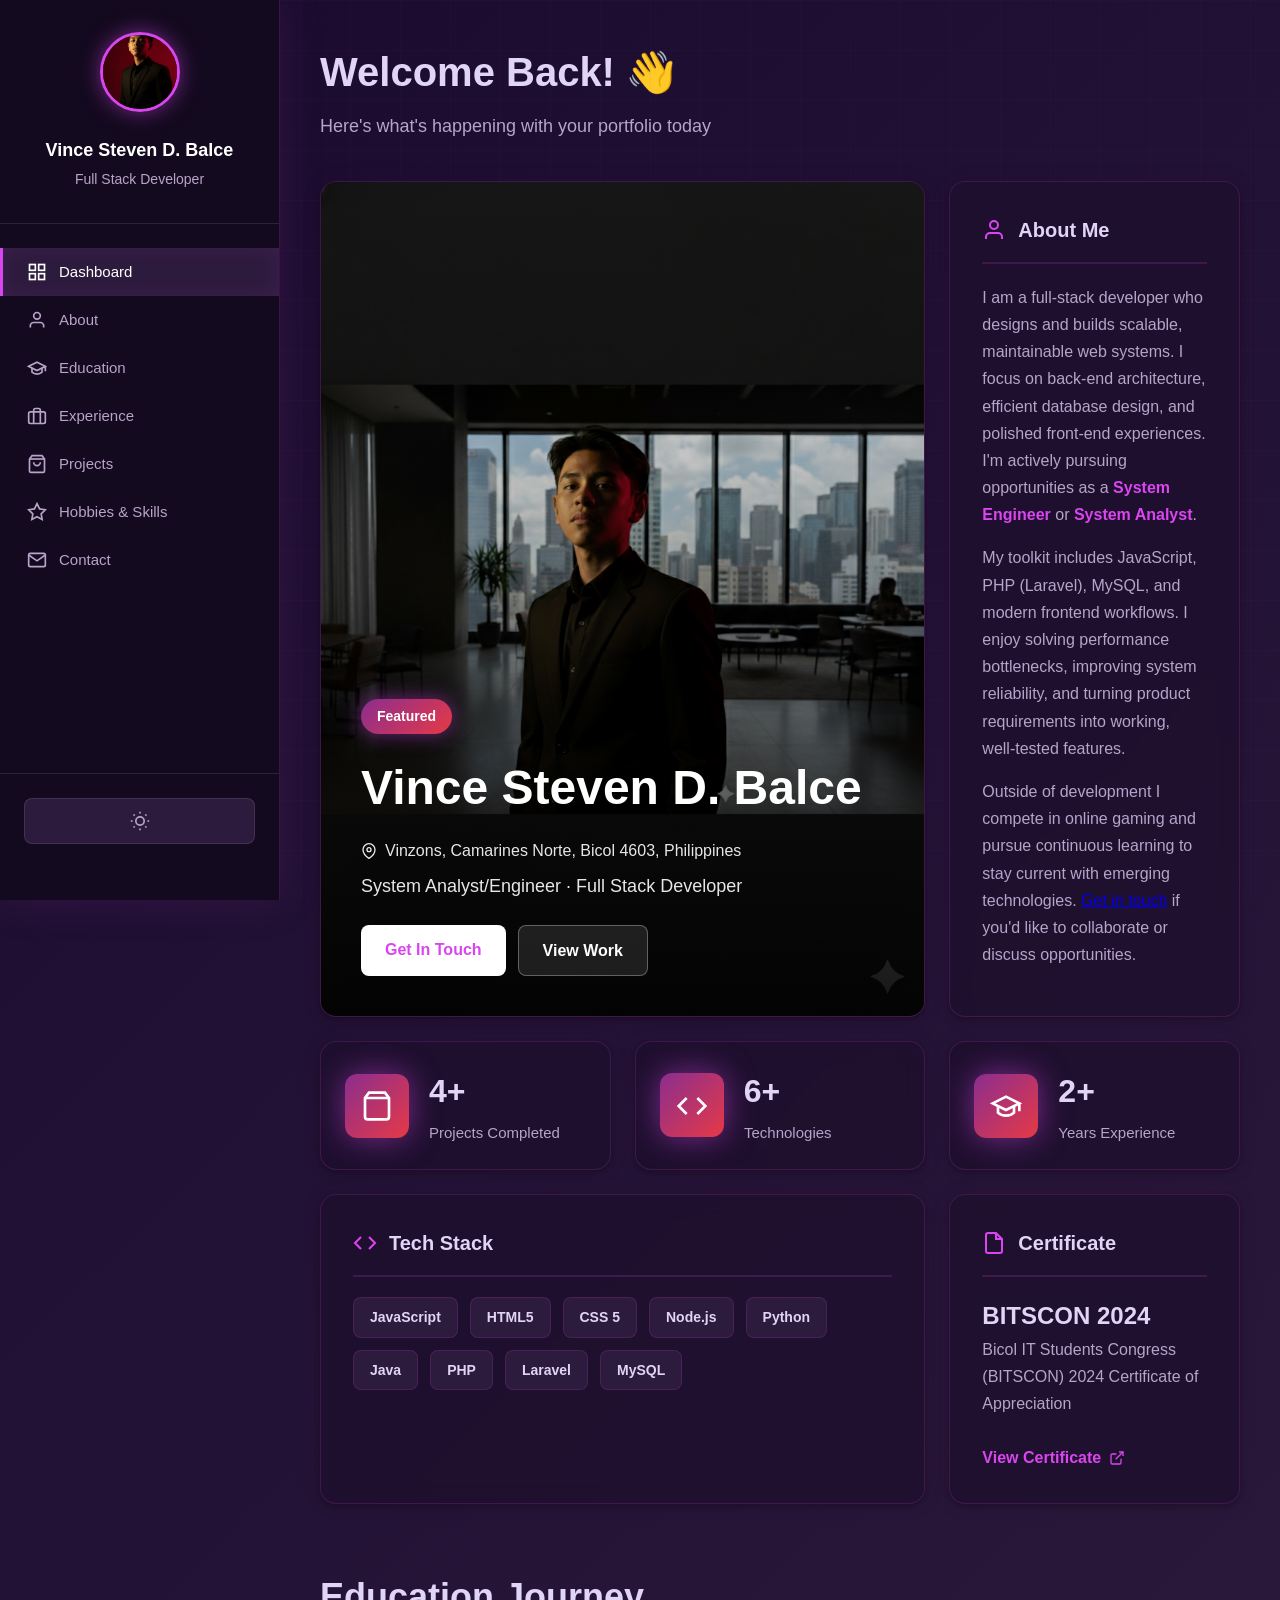
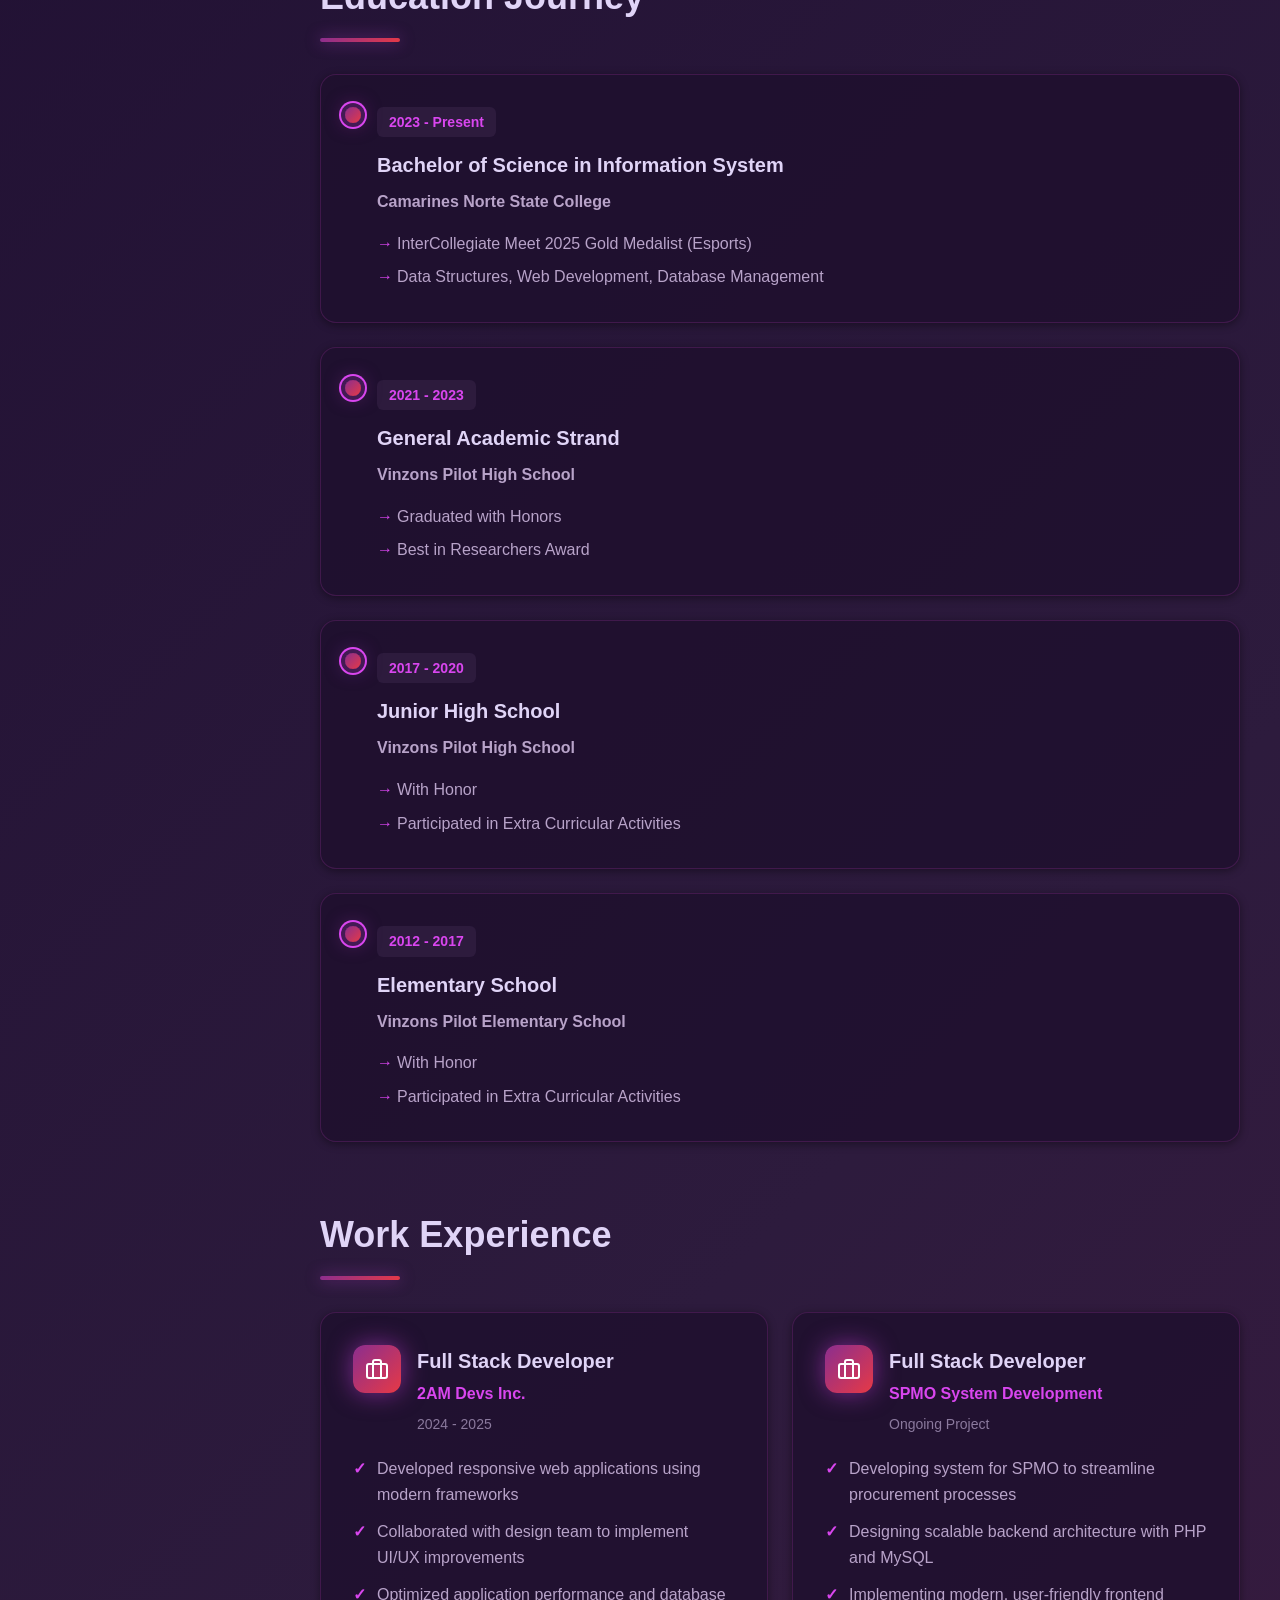
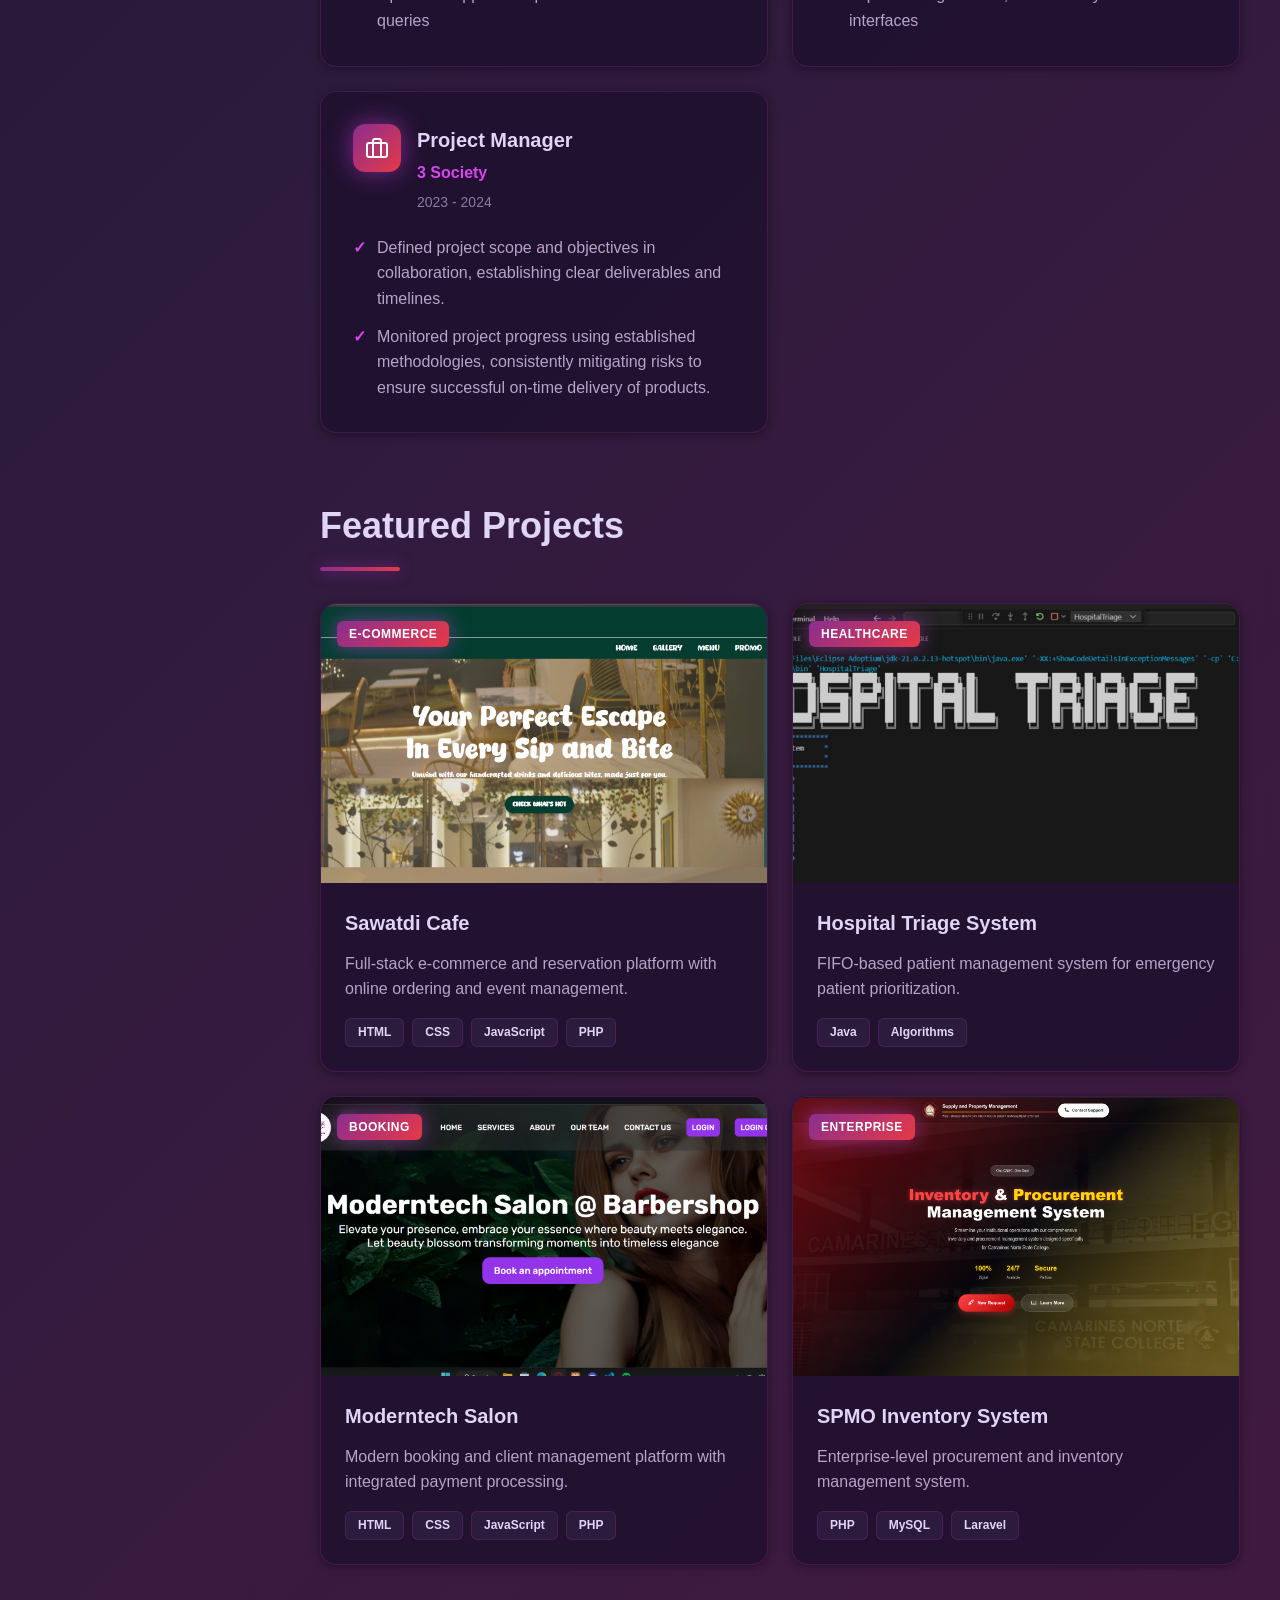
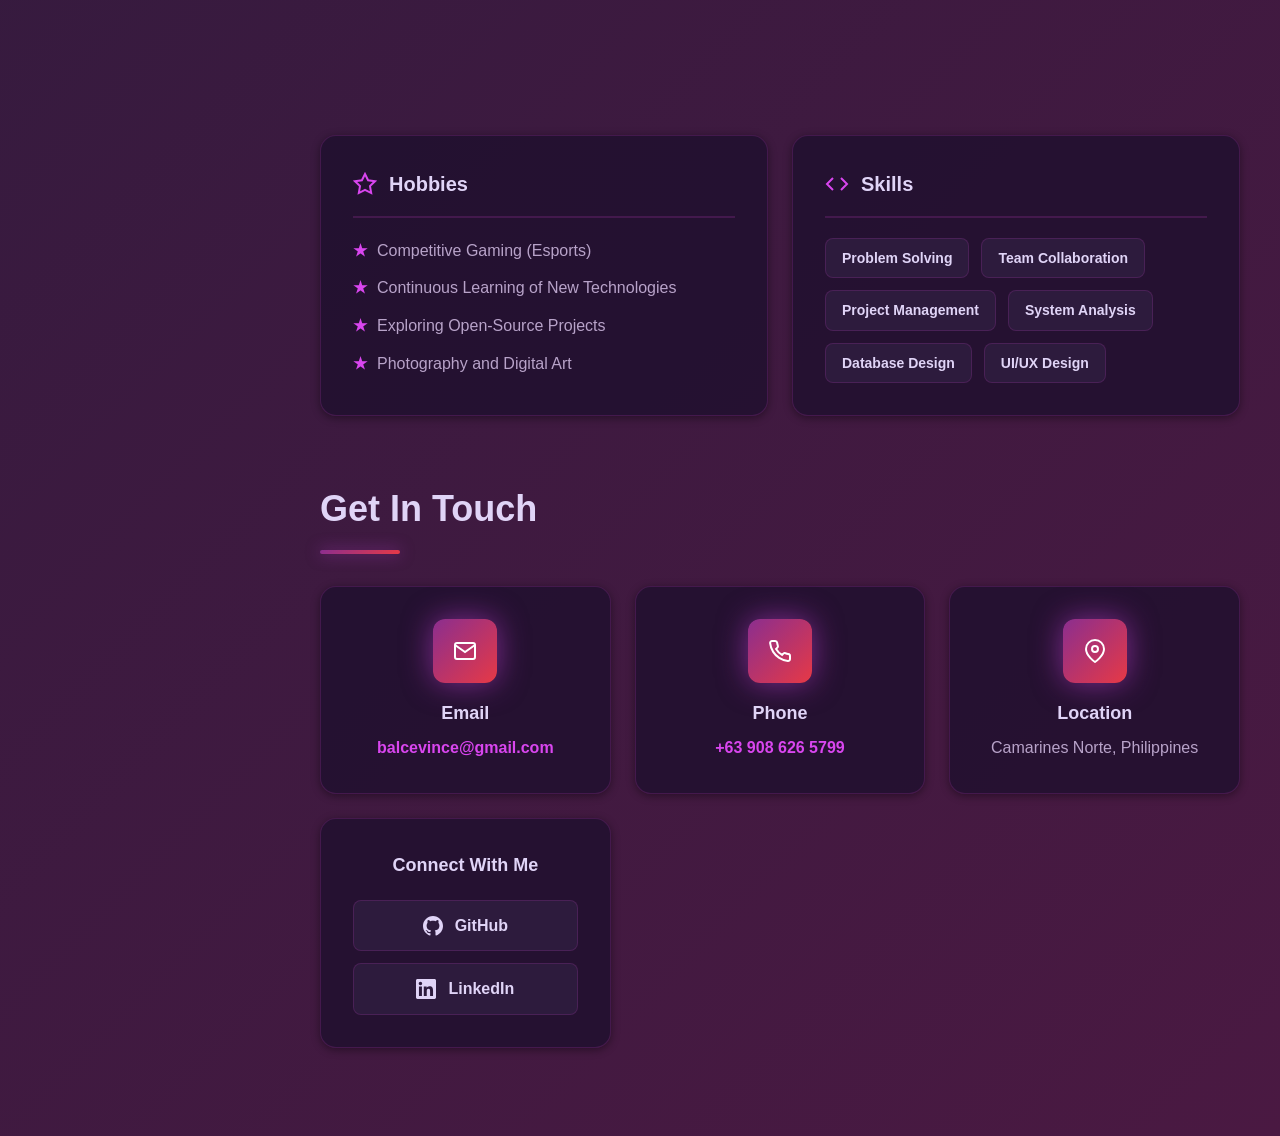
==== commit e0f9d399: "Update favicon link to use standard rel attribute Changed the favicon link in landing.html and portf" ====
--- a/portfolio.html
+++ b/portfolio.html
@@ -8,7 +8,7 @@
     <meta name="author" content="Vince Steven D. Balce">
     
     <link rel="stylesheet" href="assets/css/styles.css">
-    <link rel="shortcut icon" href="assets/img/Pogi.png" type="image/x-icon">
+    <link rel="icon" type="image/x-icon" href="assets/img/Pogi.png">
 </head>
 <body class="light-mode">
     <!-- Sidebar Overlay for Mobile -->
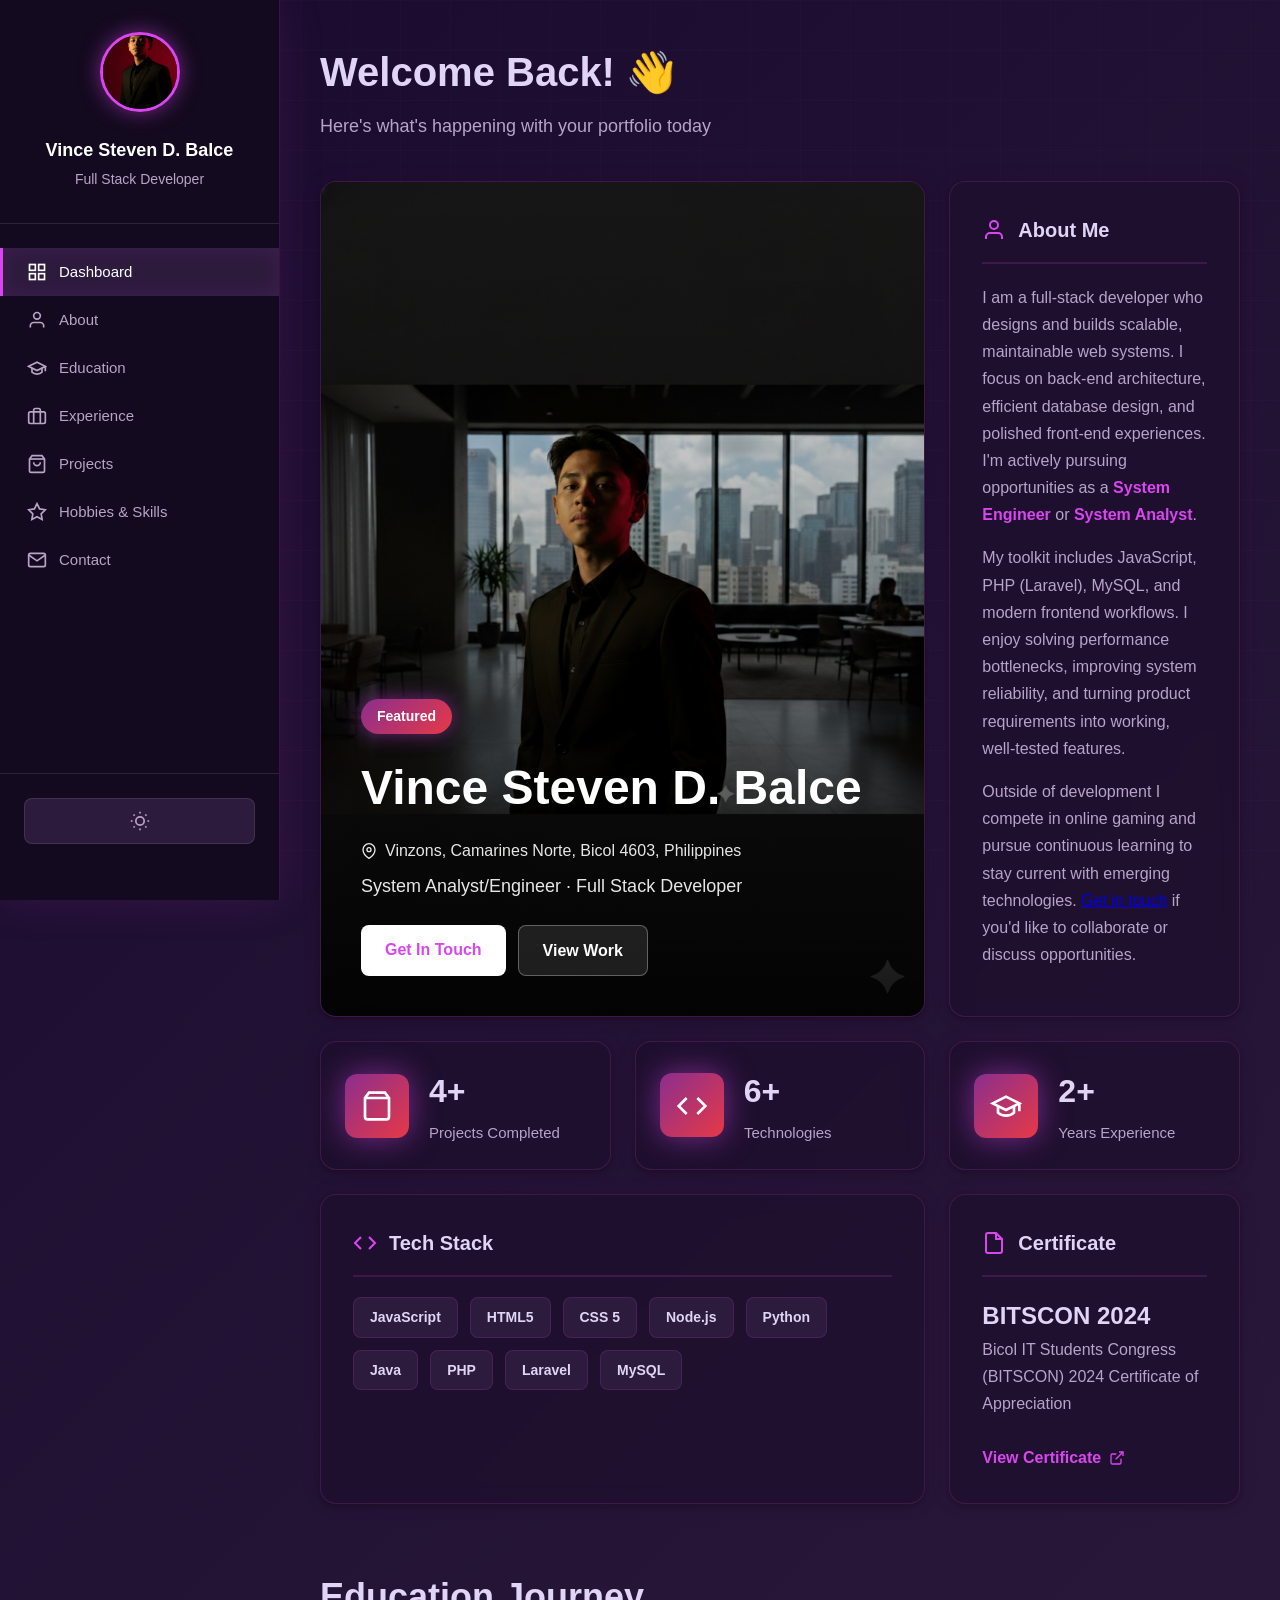
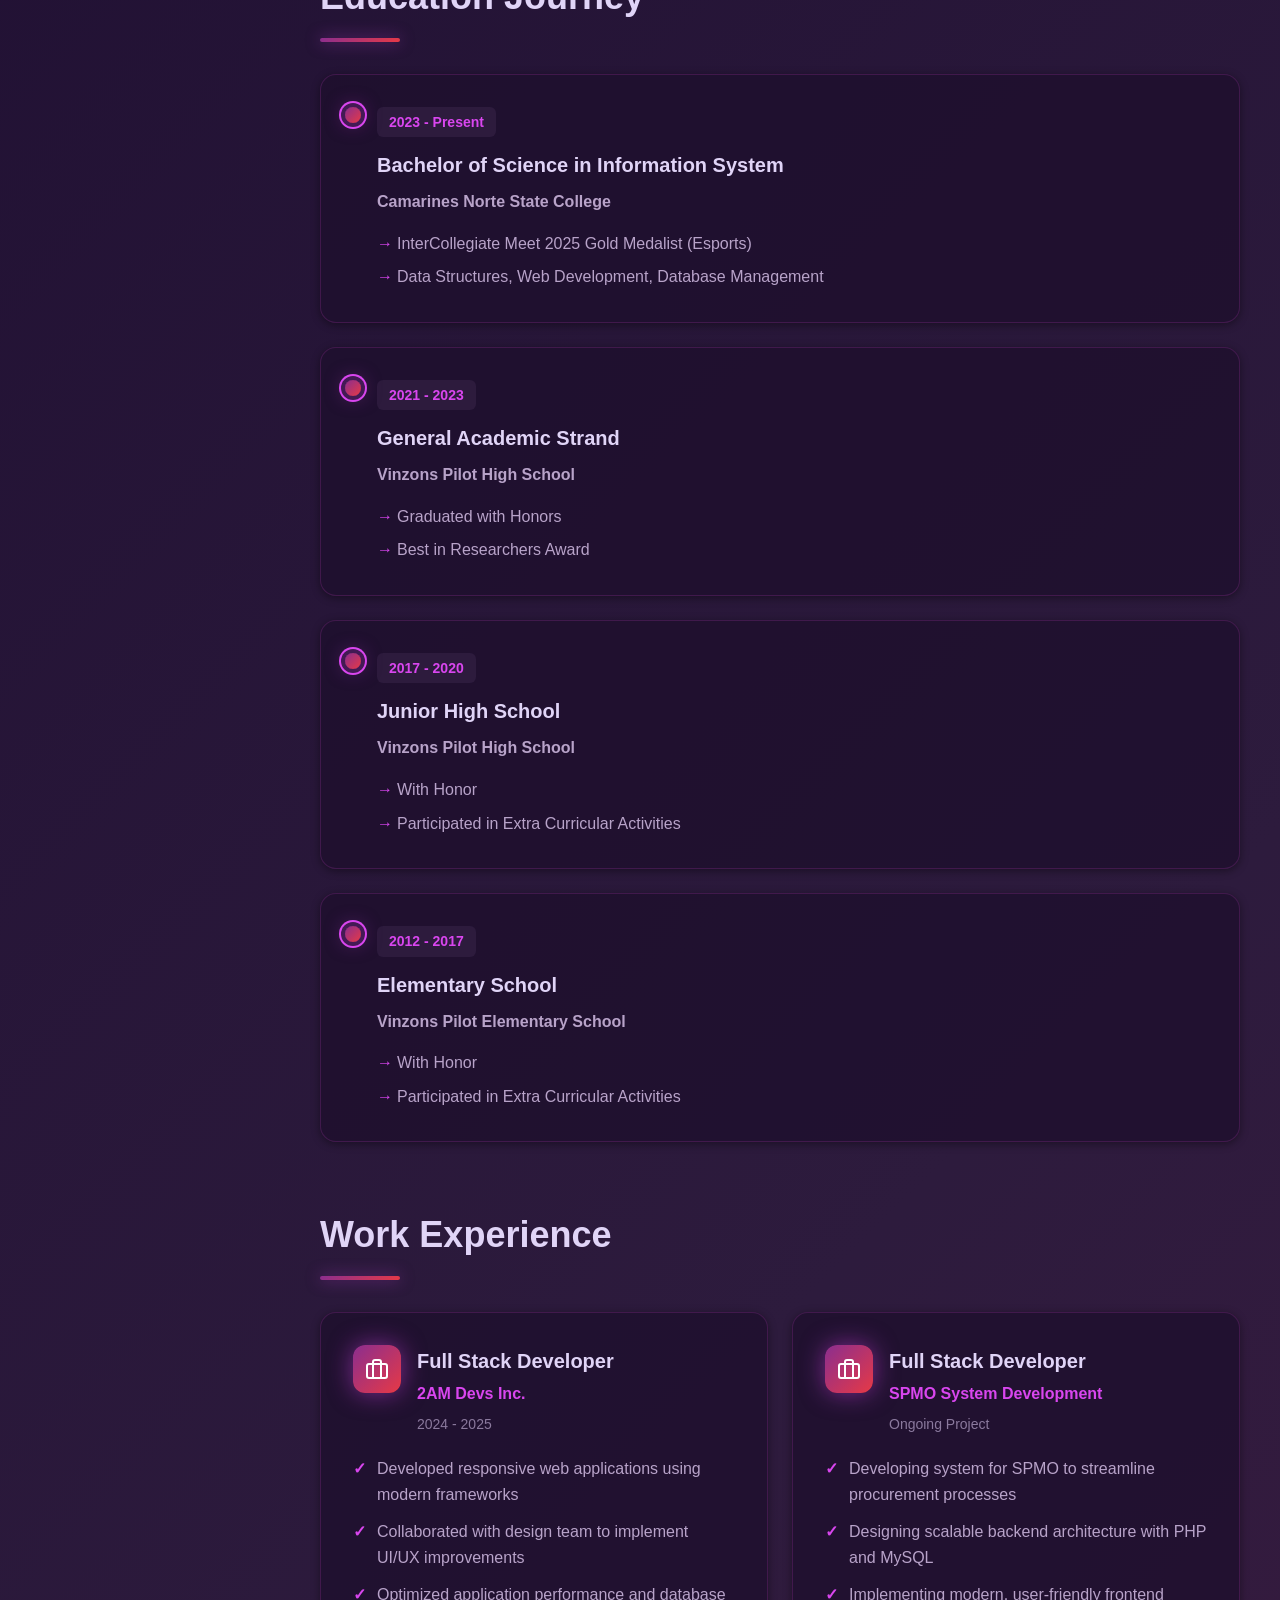
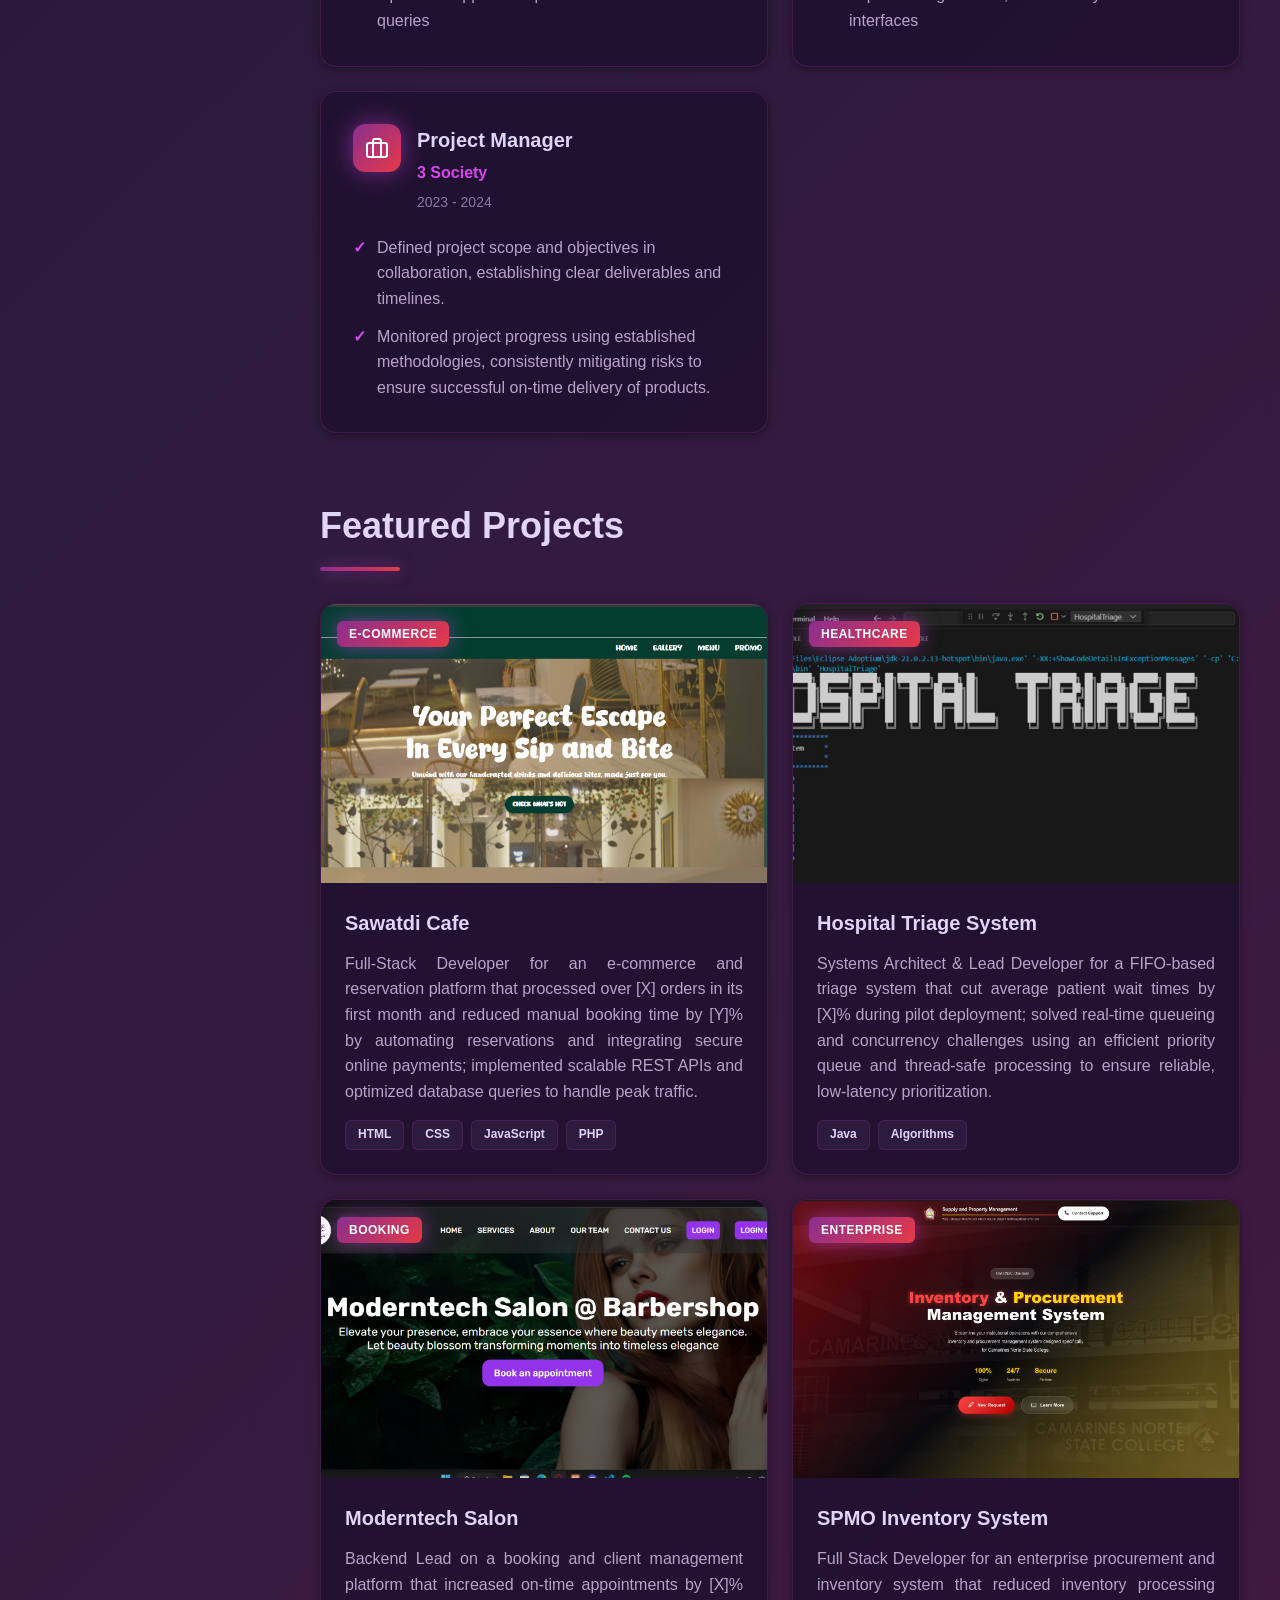
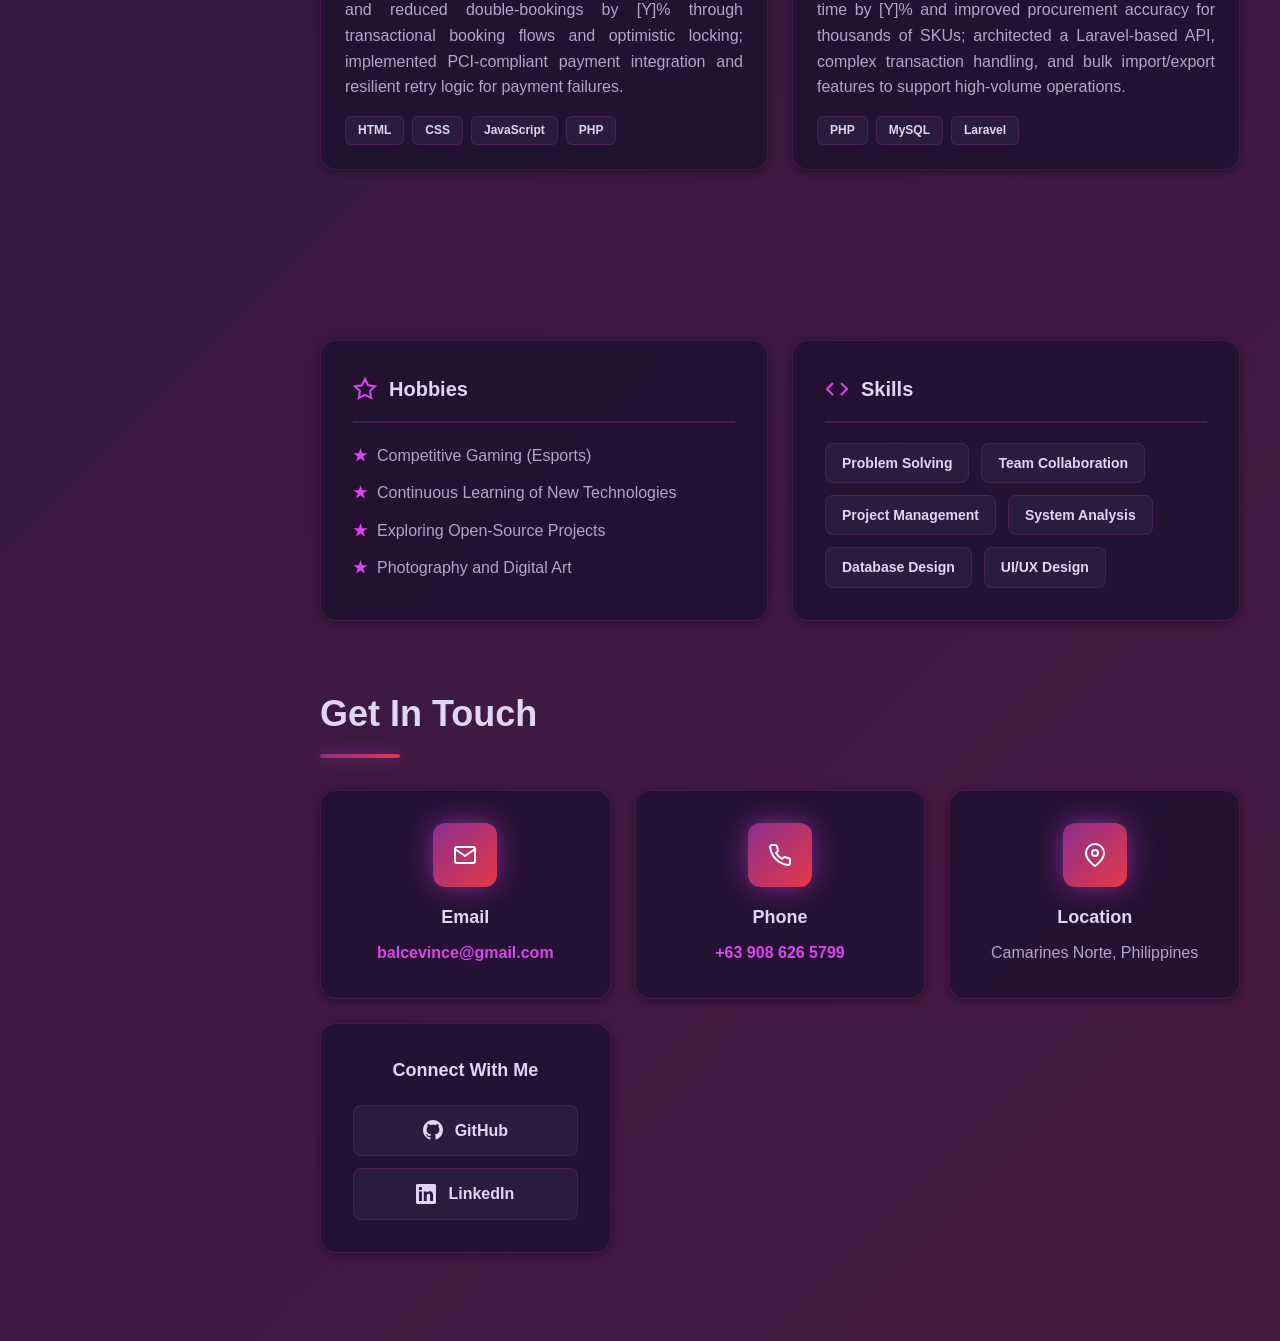
==== commit 4986c58a: "Enhance project descriptions and justify text in portfolio Updated project descriptions in portfolio" ====
--- a/portfolio.html
+++ b/portfolio.html
@@ -407,7 +407,7 @@
                     </div>
                     <div class="project-content">
                         <h3>Sawatdi Cafe</h3>
-                        <p>Full-stack e-commerce and reservation platform with online ordering and event management.</p>
+                            <p>Full-Stack Developer for an e-commerce and reservation platform that processed over [X] orders in its first month and reduced manual booking time by [Y]% by automating reservations and integrating secure online payments; implemented scalable REST APIs and optimized database queries to handle peak traffic.</p>
                         <div class="project-tags">
                             <span class="tag">HTML</span>
                             <span class="tag">CSS</span>
@@ -426,7 +426,7 @@
                     </div>
                     <div class="project-content">
                         <h3>Hospital Triage System</h3>
-                        <p>FIFO-based patient management system for emergency patient prioritization.</p>
+                        <p>Systems Architect & Lead Developer for a FIFO-based triage system that cut average patient wait times by [X]% during pilot deployment; solved real-time queueing and concurrency challenges using an efficient priority queue and thread-safe processing to ensure reliable, low-latency prioritization.</p>
                         <div class="project-tags">
                             <span class="tag">Java</span>
                             <span class="tag">Algorithms</span>
@@ -443,7 +443,7 @@
                     </div>
                     <div class="project-content">
                         <h3>Moderntech Salon</h3>
-                        <p>Modern booking and client management platform with integrated payment processing.</p>
+                        <p>Backend Lead on a booking and client management platform that increased on-time appointments by [X]% and reduced double-bookings by [Y]% through transactional booking flows and optimistic locking; implemented PCI-compliant payment integration and resilient retry logic for payment failures.</p>
                         <div class="project-tags">
                             <span class="tag">HTML</span>
                             <span class="tag">CSS</span>
@@ -462,7 +462,7 @@
                     </div>
                     <div class="project-content">
                         <h3>SPMO Inventory System</h3>
-                        <p>Enterprise-level procurement and inventory management system.</p>
+                        <p>Full Stack Developer for an enterprise procurement and inventory system that reduced inventory processing time by [Y]% and improved procurement accuracy for thousands of SKUs; architected a Laravel-based API, complex transaction handling, and bulk import/export features to support high-volume operations.</p>
                         <div class="project-tags">
                             <span class="tag">PHP</span>
                             <span class="tag">MySQL</span>
--- a/assets/css/styles.css
+++ b/assets/css/styles.css
@@ -882,6 +882,7 @@
   color: var(--text-secondary);
   line-height: 1.6;
   margin-bottom: 16px;
+  text-align: justify;
 }
 
 .project-tags {
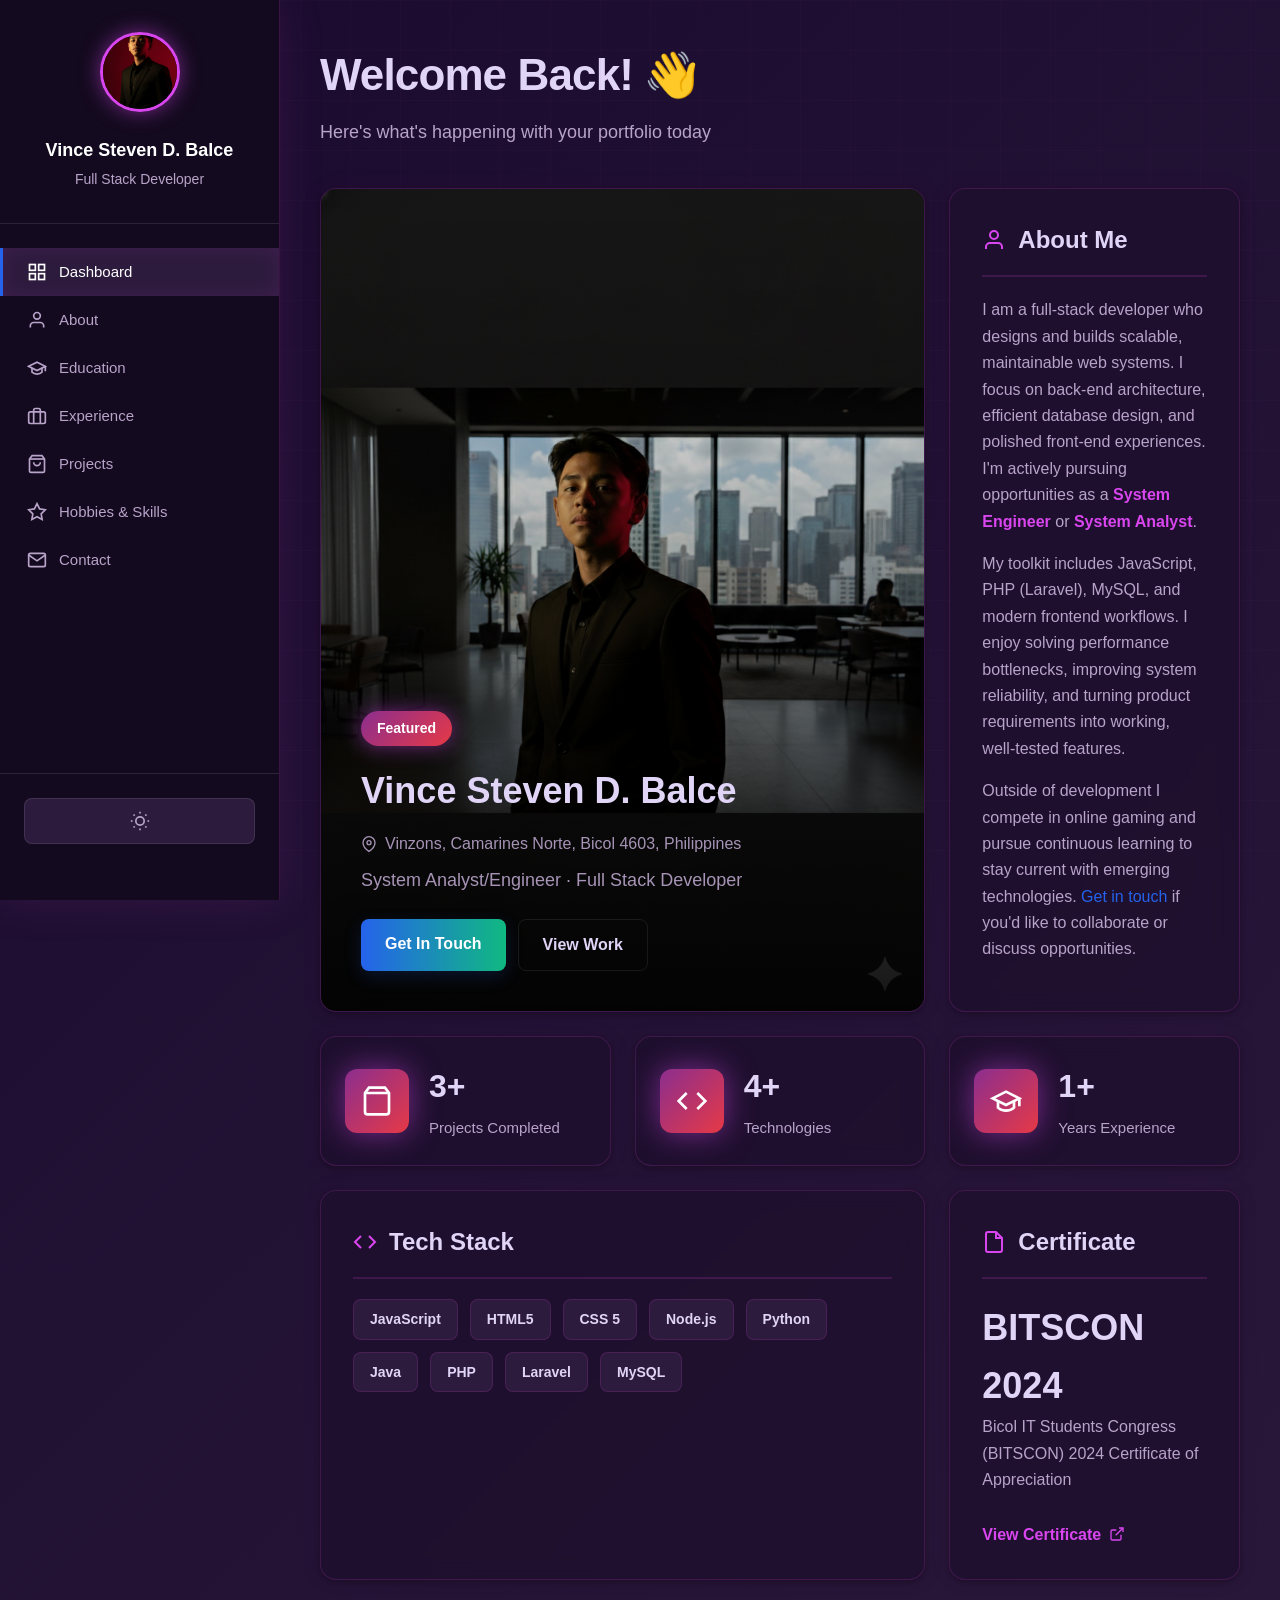
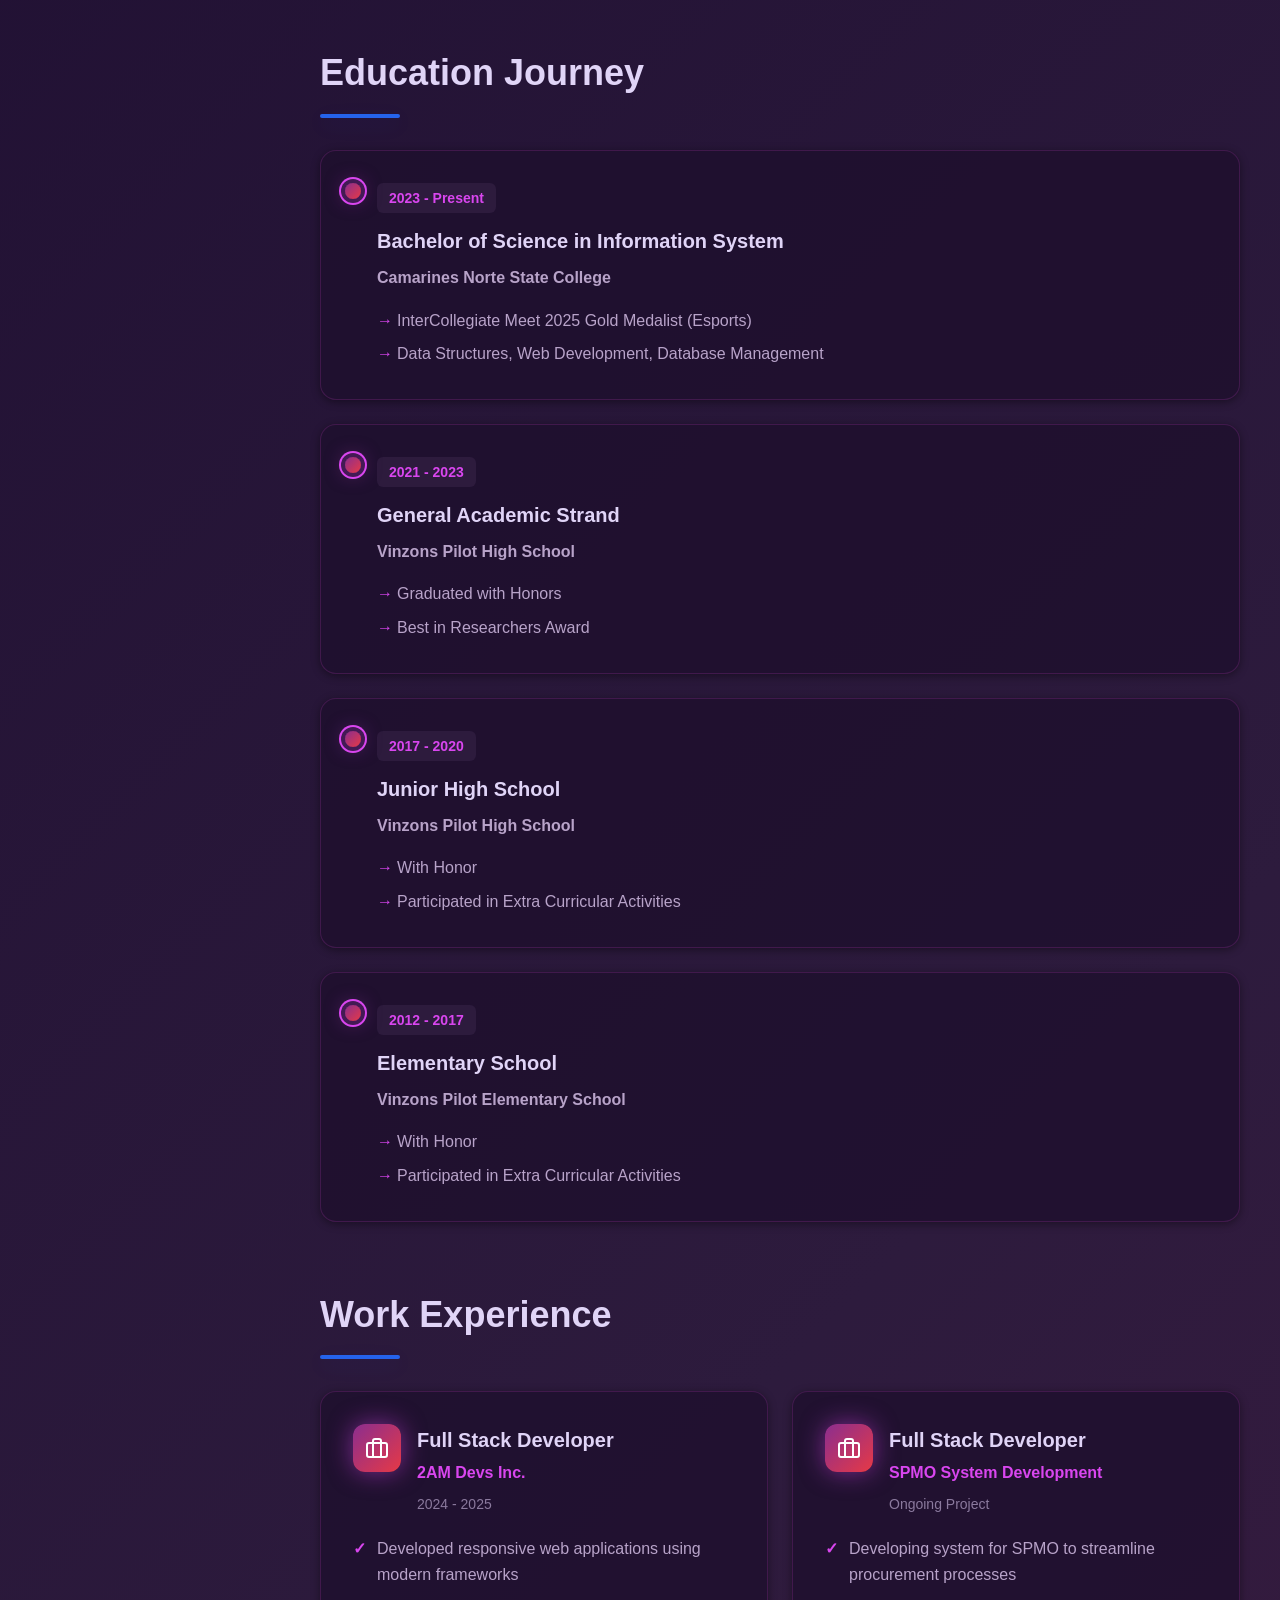
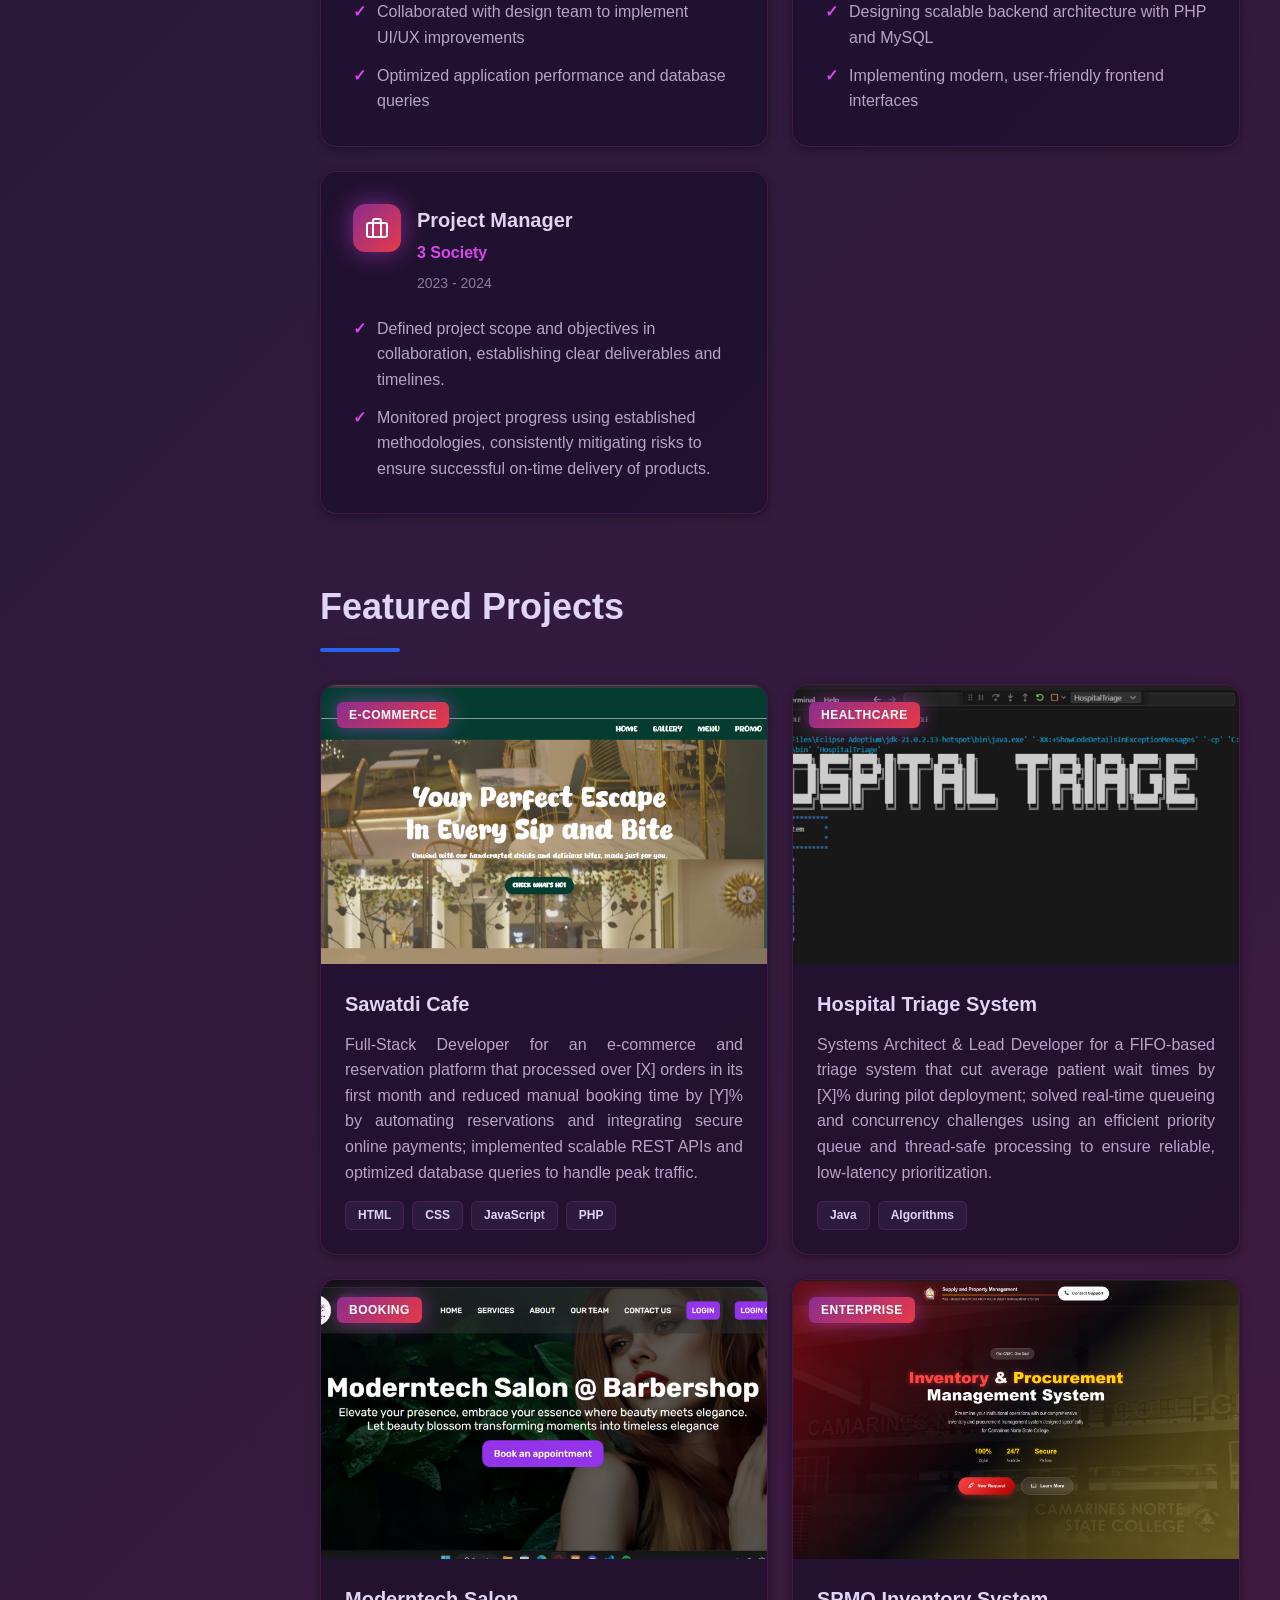
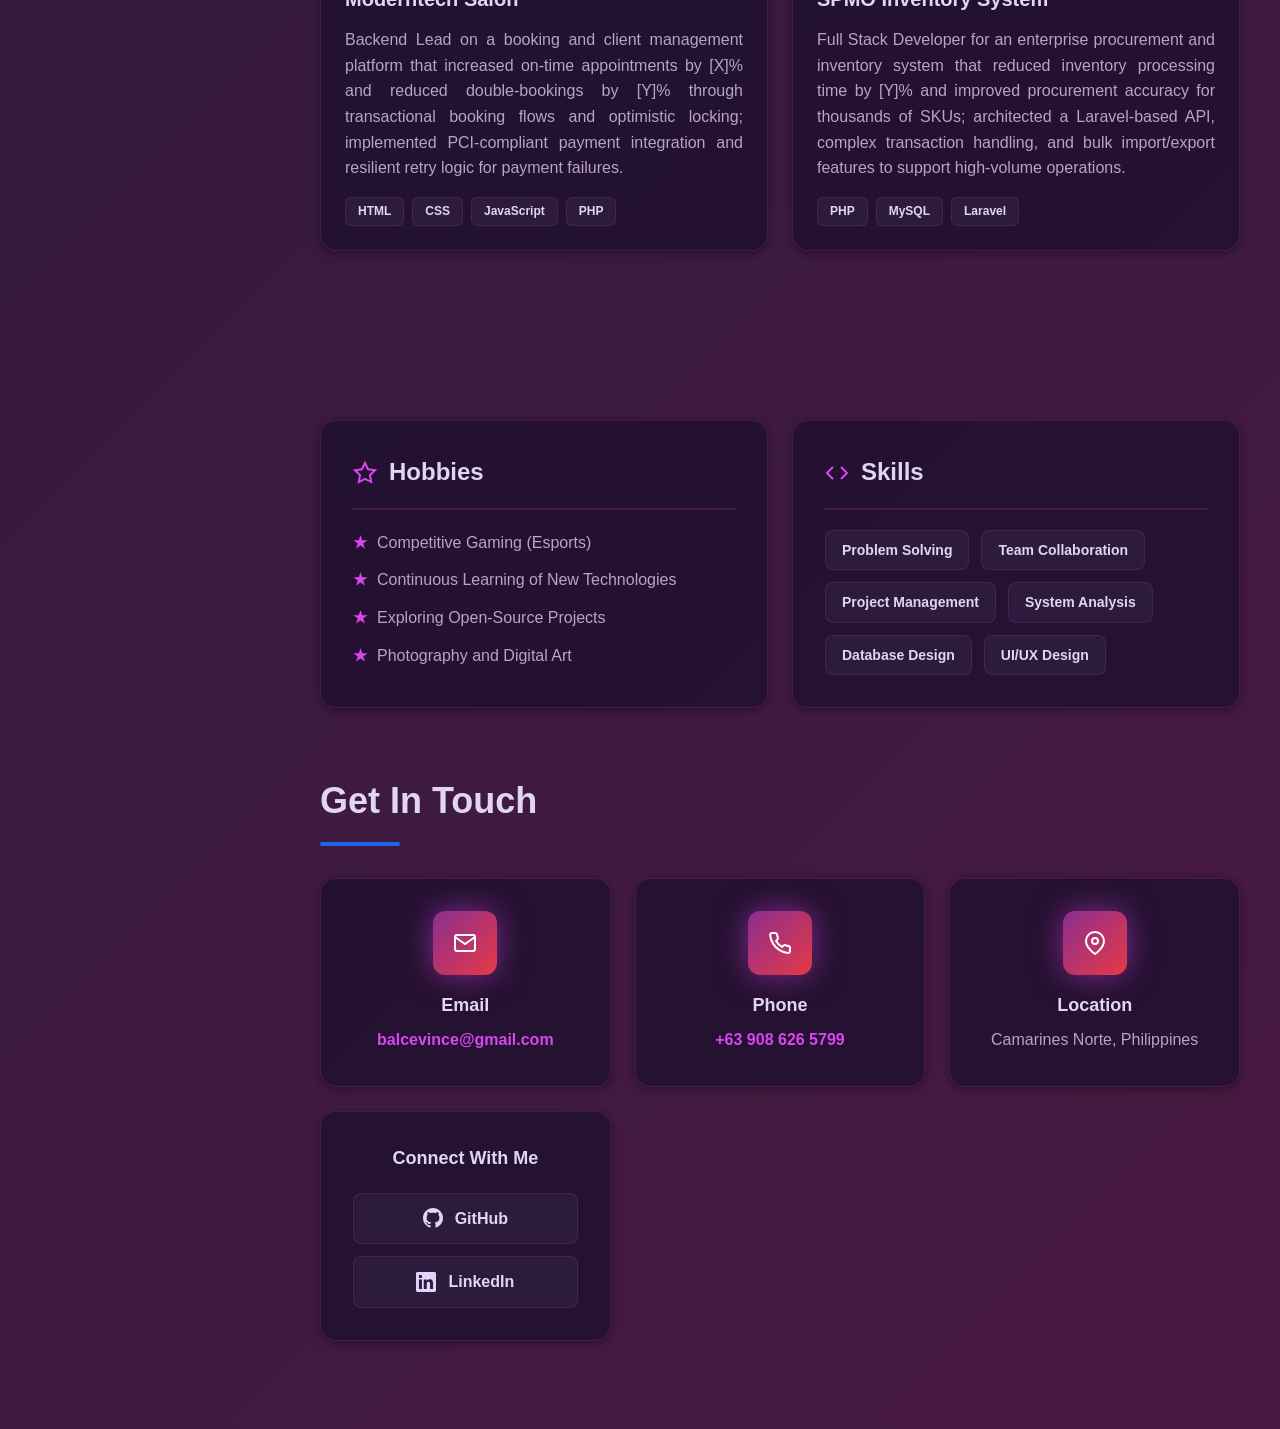
==== commit ca768690: "Unify color palette and enhance button styles Updated CSS variables in content.css and styles.css fo" ====
--- a/portfolio.html
+++ b/portfolio.html
@@ -155,7 +155,7 @@
                         </p>
                         <p class="card-description">System Analyst/Engineer · Full Stack Developer</p>
                         <div class="card-actions">
-                            <a href="#contact" class="btn-primary">Get In Touch</a>
+                            <a href="#contact" class="btn-primary cta">Get In Touch</a>
                             <a href="#projects" class="btn-secondary">View Work</a>
                         </div>
                     </div>
--- a/assets/css/styles.css
+++ b/assets/css/styles.css
@@ -1,6 +1,10 @@
 /* CSS Variables for Cybertech Dashboard Design System */
 :root {
   /* Cybertech Dark Purple & Maroon Theme */
+  /* Unified primary blue for buttons/links */
+  --primary-blue: #2563eb; /* vivid blue used for primary elements */
+  --cta-accent: #10b981; /* subtle complementary green for CTAs */
+  --link-hover: #60a5fa; /* lighter blue for link hover */
   --bg-primary: #1a0b2e;
   --bg-secondary: #2d1b3d;
   --bg-tertiary: #3d2550;
@@ -119,6 +123,7 @@
   transition: transform 0.3s ease;
   border-right: 1px solid rgba(139, 46, 143, 0.3);
   box-shadow: 0 0 40px rgba(139, 46, 143, 0.2);
+  will-change: transform;
 }
 
 .sidebar-header {
@@ -215,12 +220,13 @@
 .sidebar-link:hover {
   background: var(--sidebar-hover);
   color: white;
+  transform: translateX(4px);
 }
 
 .sidebar-link.active {
   background: var(--sidebar-hover);
   color: white;
-  border-left-color: var(--accent-primary);
+  border-left-color: var(--primary-blue);
   box-shadow: inset 0 0 20px rgba(217, 70, 239, 0.1);
 }
 
@@ -473,23 +479,24 @@
 }
 
 .btn-primary {
-  background: white;
-  color: var(--accent-primary);
+  background: var(--primary-blue);
+  color: white;
+  box-shadow: 0 6px 18px rgba(37, 99, 235, 0.18);
 }
 
 .btn-primary:hover {
-  transform: translateY(-2px);
-  box-shadow: 0 4px 12px rgba(255, 255, 255, 0.3);
+  transform: translateY(-3px) scale(1.02);
+  box-shadow: 0 10px 30px rgba(37, 99, 235, 0.2);
 }
 
 .btn-secondary {
-  background: rgba(255, 255, 255, 0.1);
-  color: white;
-  border: 1px solid rgba(255, 255, 255, 0.3);
+  background: transparent;
+  color: var(--text-primary);
+  border: 1px solid rgba(255, 255, 255, 0.08);
 }
 
 .btn-secondary:hover {
-  background: rgba(255, 255, 255, 0.2);
+  background: rgba(255, 255, 255, 0.06);
 }
 
 /* About Card */
@@ -638,9 +645,107 @@
   left: 0;
   width: 80px;
   height: 4px;
-  background: var(--accent-gradient);
+  background: var(--primary-blue);
   border-radius: 2px;
-  box-shadow: 0 0 15px var(--glow-purple);
+  box-shadow: 0 6px 20px rgba(37, 99, 235, 0.12);
+}
+
+/* Typography hierarchy improvements */
+h1,
+.dashboard-title {
+  font-size: clamp(2rem, 5vw, 2.75rem);
+  font-weight: 800;
+  letter-spacing: -0.02em;
+}
+
+h2,
+.section-heading,
+.card-content-overlay h2 {
+  font-size: clamp(1.5rem, 3.5vw, 2.25rem);
+  font-weight: 700;
+  color: var(--text-primary);
+}
+
+h3,
+.project-content h3,
+.card-header h3 {
+  font-size: clamp(1.125rem, 2.4vw, 1.5rem);
+  font-weight: 700;
+  color: var(--text-primary);
+}
+
+p,
+.project-content p,
+.card-body p {
+  font-size: 1rem;
+  color: var(--text-secondary);
+  line-height: 1.65;
+}
+
+/* Link underline animation */
+a {
+  color: var(--primary-blue);
+  text-decoration: none;
+  position: relative;
+  transition: color 0.2s ease;
+}
+
+a::after {
+  content: '';
+  position: absolute;
+  left: 0;
+  bottom: -2px;
+  width: 0;
+  height: 2px;
+  background: var(--cta-accent);
+  transition: width 0.25s ease;
+  border-radius: 2px;
+}
+
+a:hover {
+  color: var(--link-hover);
+}
+
+a:hover::after {
+  width: 100%;
+}
+
+/* Project card micro-animation: subtle scale and soft bg tint on hover */
+.project-magazine-card {
+  background: linear-gradient(
+    180deg,
+    rgba(255, 255, 255, 0.02),
+    rgba(255, 255, 255, 0.01)
+  );
+  transition: transform 0.35s cubic-bezier(0.2, 0.9, 0.2, 1),
+    box-shadow 0.35s ease, background-color 0.35s ease;
+}
+
+.project-magazine-card:hover {
+  transform: translateY(-6px) scale(1.01);
+  box-shadow: 0 18px 40px rgba(2, 6, 23, 0.45),
+    0 6px 18px rgba(37, 99, 235, 0.08);
+  background-color: rgba(255, 255, 255, 0.02);
+}
+
+.project-image img {
+  transition: transform 0.5s cubic-bezier(0.2, 0.9, 0.2, 1), filter 0.35s ease;
+}
+
+.project-magazine-card:hover .project-image img {
+  transform: scale(1.06);
+  filter: saturate(1.06) contrast(1.02);
+}
+
+/* CTA emphasizing for Get In Touch / View Work */
+.btn-primary.cta {
+  background: linear-gradient(90deg, var(--primary-blue), var(--cta-accent));
+}
+
+/* small utility to make sidebar transitions feel smoother */
+.sidebar {
+  transition: transform 0.28s cubic-bezier(0.2, 0.9, 0.2, 1),
+    box-shadow 0.28s ease;
 }
 
 /* Timeline Grid */
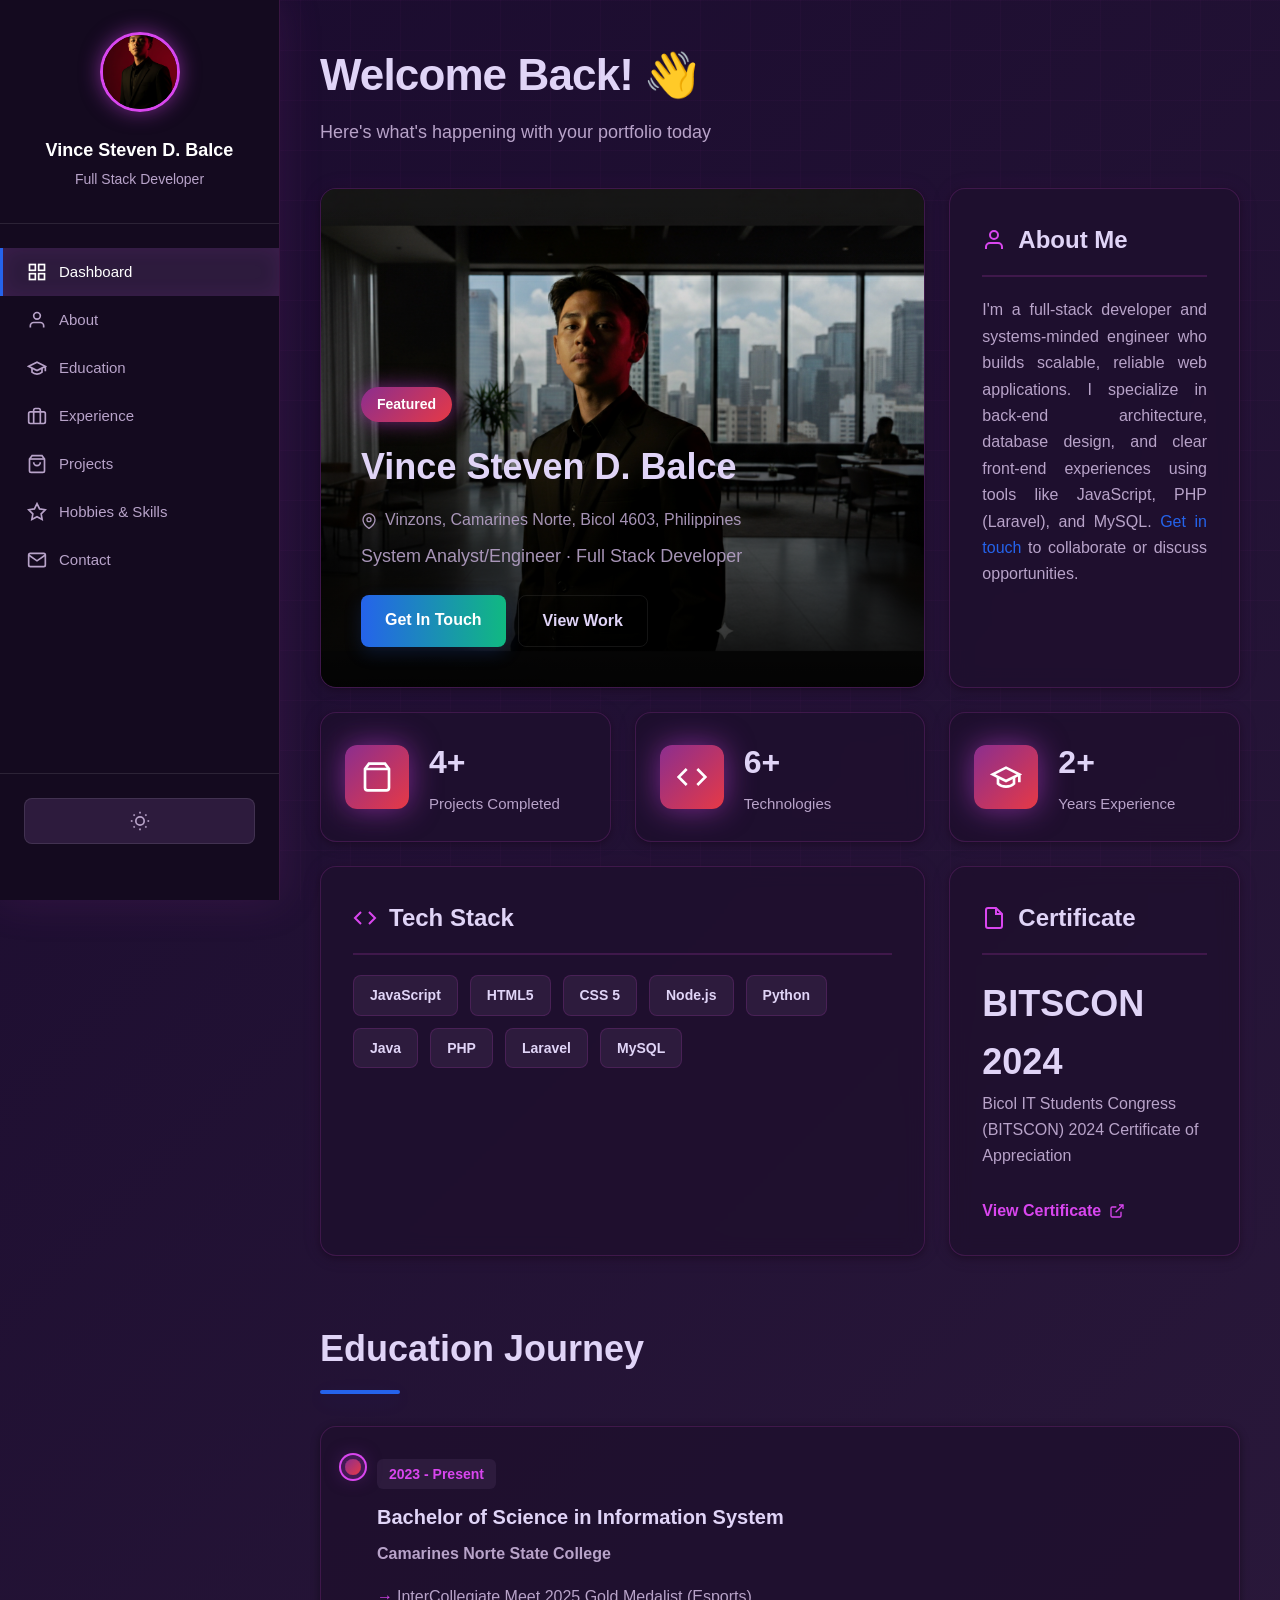
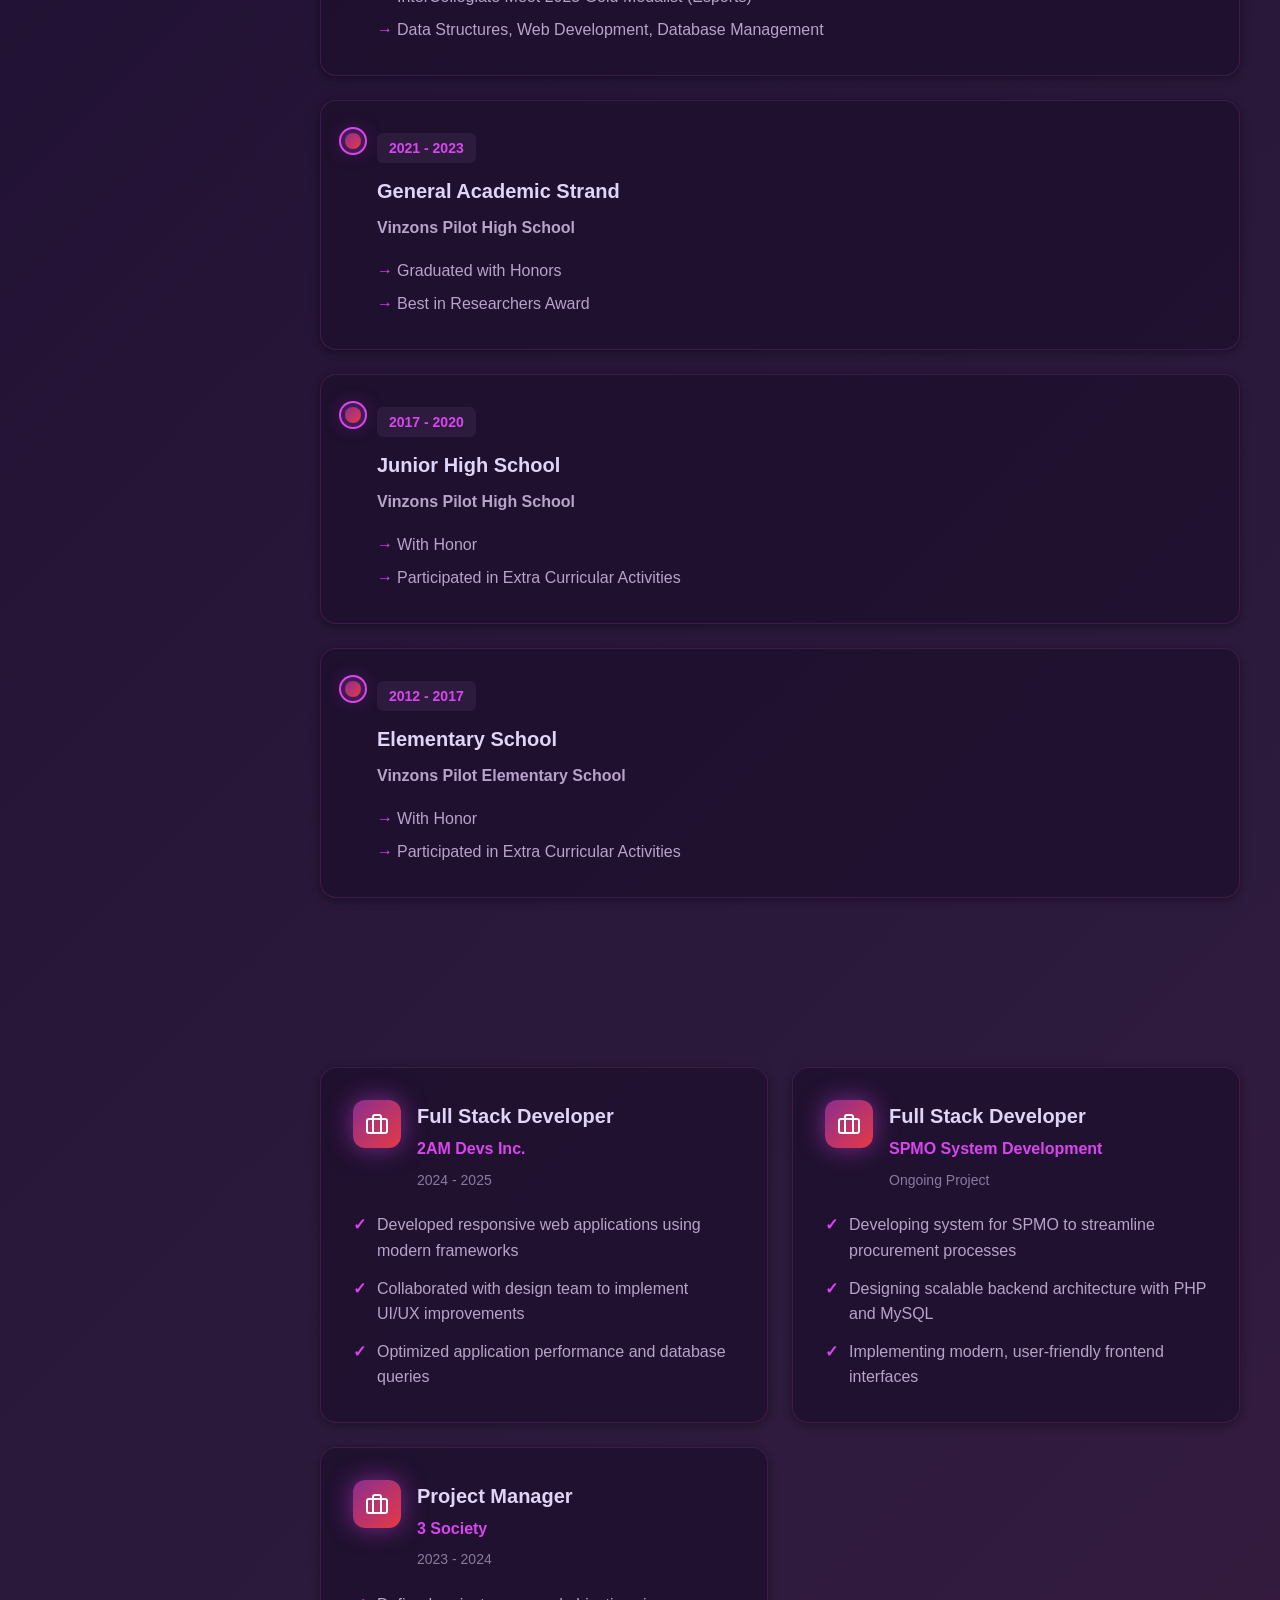
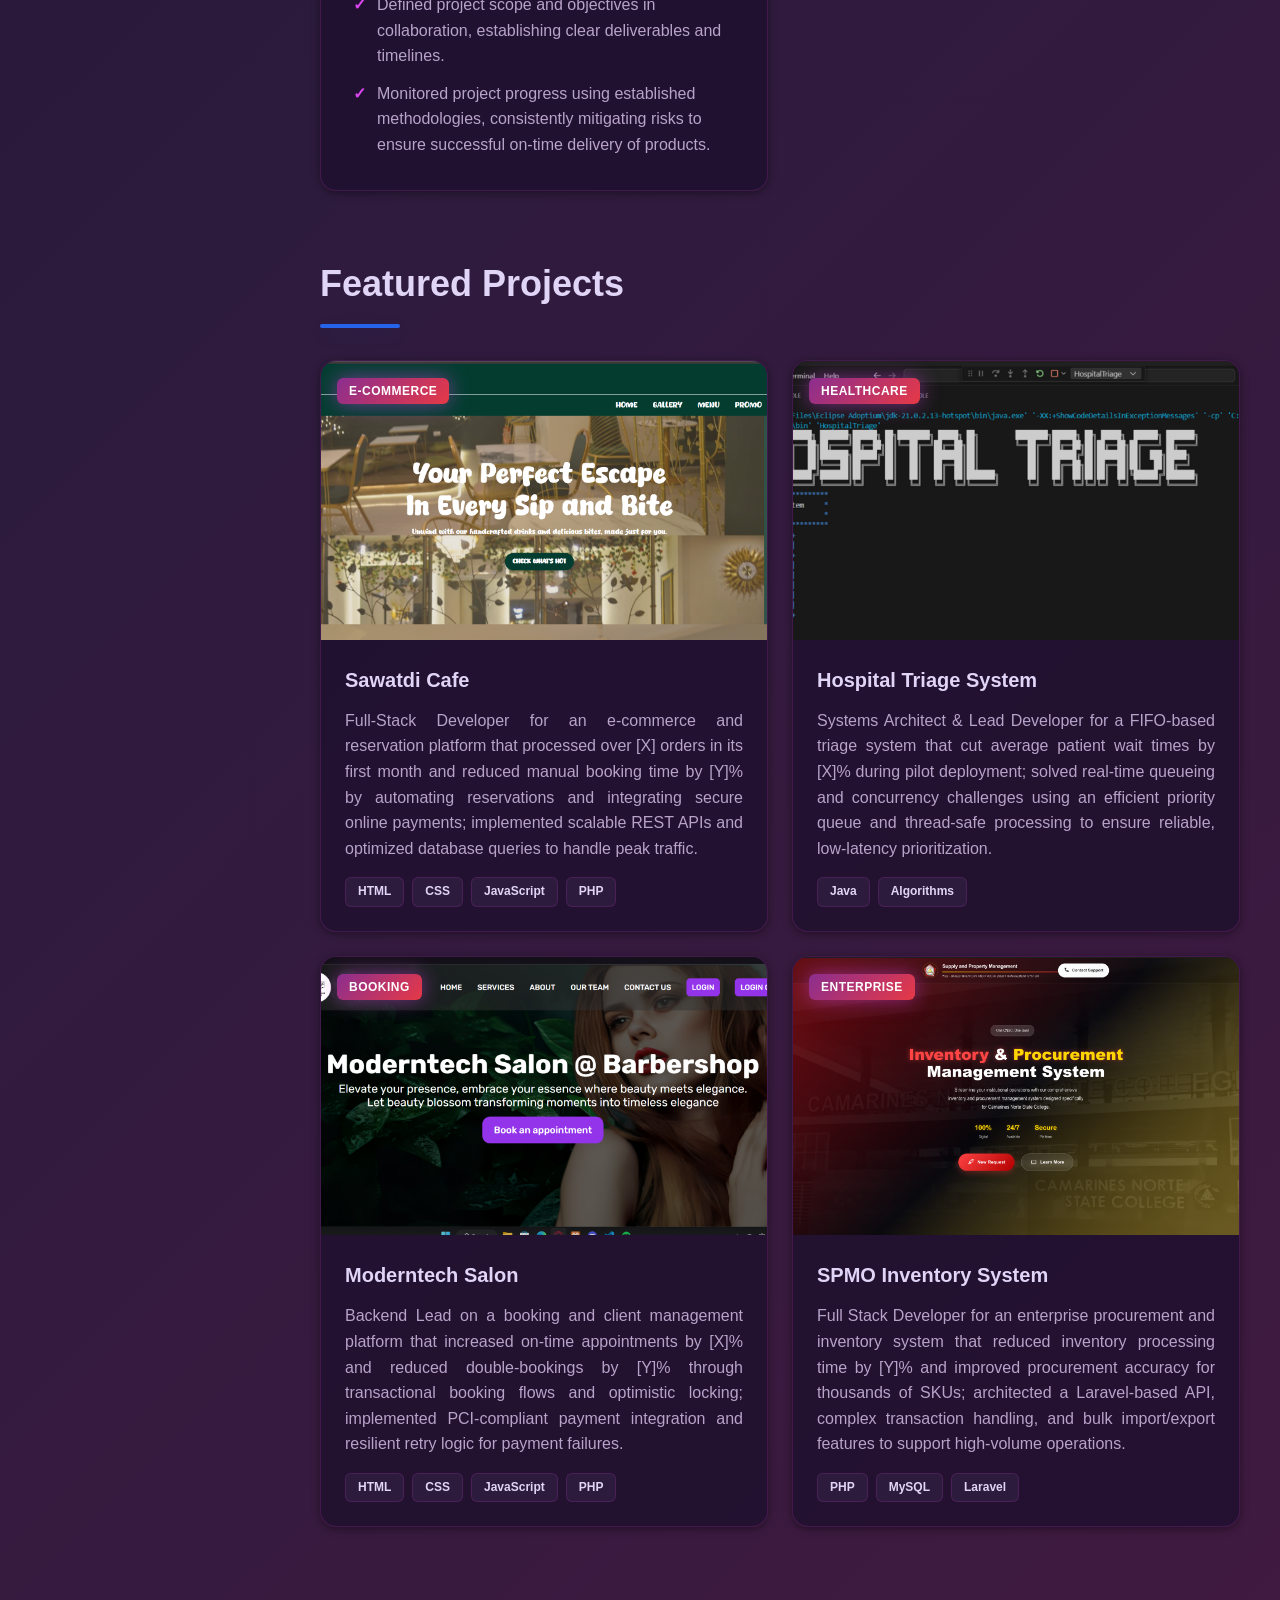
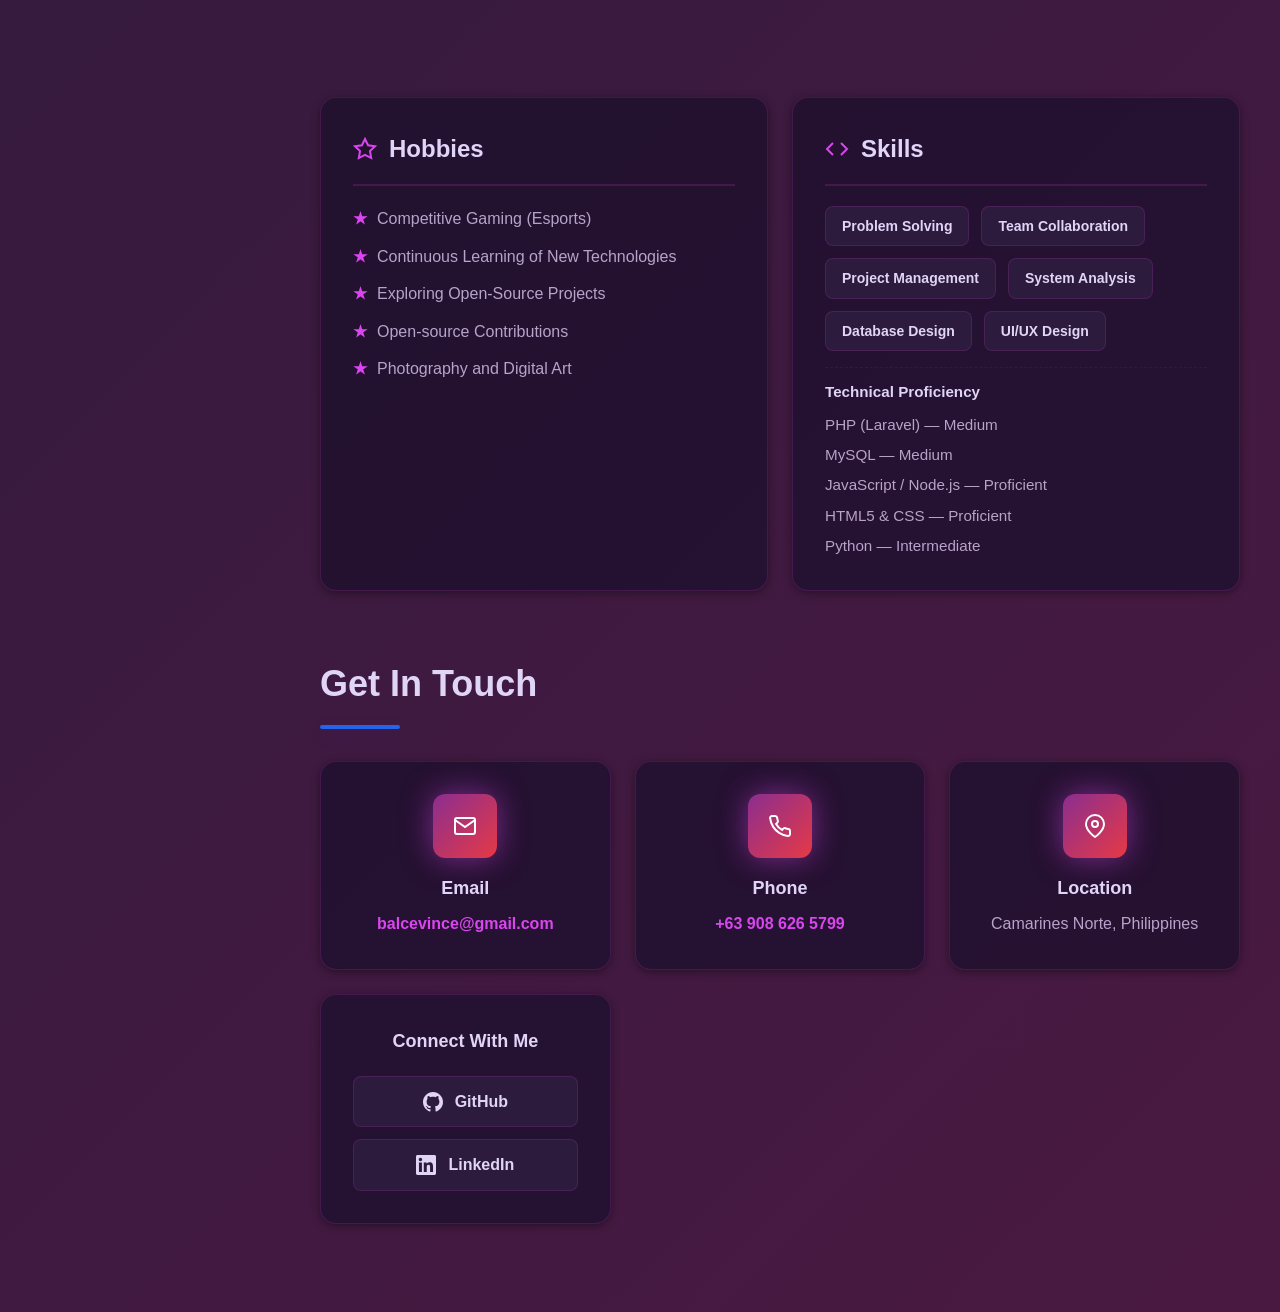
==== commit fe936993: "Add technical self-assessment and improve About Me section Introduced a technical proficiency self-a" ====
--- a/portfolio.html
+++ b/portfolio.html
@@ -171,9 +171,7 @@
                         <h3>About Me</h3>
                     </div>
                     <div class="card-body">
-                        <p>I am a full-stack developer who designs and builds scalable, maintainable web systems. I focus on back-end architecture, efficient database design, and polished front-end experiences. I'm actively pursuing opportunities as a <strong>System Engineer</strong> or <strong>System Analyst</strong>.</p>
-                        <p>My toolkit includes JavaScript, PHP (Laravel), MySQL, and modern frontend workflows. I enjoy solving performance bottlenecks, improving system reliability, and turning product requirements into working, well-tested features.</p>
-                        <p>Outside of development I compete in online gaming and pursue continuous learning to stay current with emerging technologies. <a href="#contact">Get in touch</a> if you'd like to collaborate or discuss opportunities.</p>
+                        <p>I'm a full-stack developer and systems-minded engineer who builds scalable, reliable web applications. I specialize in back-end architecture, database design, and clear front-end experiences using tools like JavaScript, PHP (Laravel), and MySQL. <a href="#contact">Get in touch</a> to collaborate or discuss opportunities.</p>
                     </div>
                 </article>
 
@@ -490,6 +488,7 @@
                             <li>Competitive Gaming (Esports)</li>
                             <li>Continuous Learning of New Technologies</li>
                             <li>Exploring Open-Source Projects</li>
+                            <li>Open-source Contributions</li>
                             <li>Photography and Digital Art</li>
                         </ul>
                     </div>
@@ -511,6 +510,17 @@
                             <span class="skill-tag">Database Design</span>
                             <span class="skill-tag">UI/UX Design</span>
                         </div>
+                        <!-- Technical self-assessment -->
+                        <div class="skill-assessment" aria-label="technical skills self assessment">
+                            <h4 class="assessment-heading">Technical Proficiency</h4>
+                            <ul class="assessment-list">
+                                <li>PHP (Laravel) — Medium</li>
+                                <li>MySQL — Medium</li>
+                                <li>JavaScript / Node.js — Proficient</li>
+                                <li>HTML5 & CSS — Proficient</li>
+                                <li>Python — Intermediate</li>
+                            </ul>
+                        </div>
                     </div>
                 </article>
             </div>
@@ -529,7 +539,7 @@
                         </svg>
                     </div>
                     <h4>Email</h4>
-                    <a href="mailto:balcevince@gmail.com">balcevince@gmail.com</a>
+                    <a href="mailto:balcevince@gmail.com" aria-label="Send email to Vince">balcevince@gmail.com</a>
                 </article>
 
                 <article class="contact-info-card">
@@ -539,7 +549,7 @@
                         </svg>
                     </div>
                     <h4>Phone</h4>
-                    <a href="tel:+639086265799">+63 908 626 5799</a>
+                    <a href="tel:+639086265799" aria-label="Call Vince">+63 908 626 5799</a>
                 </article>
 
                 <article class="contact-info-card">
--- a/assets/css/styles.css
+++ b/assets/css/styles.css
@@ -531,6 +531,11 @@
   line-height: 1.7;
 }
 
+/* Justify text for the About Me card specifically */
+.about-card .card-body p {
+  text-align: justify;
+}
+
 .card-body strong {
   color: var(--accent-primary);
   font-weight: 600;
@@ -1083,6 +1088,29 @@
   margin-bottom: 48px;
 }
 
+/* Skill assessment list styling */
+.skill-assessment {
+  margin-top: 16px;
+  padding-top: 12px;
+  border-top: 1px dashed rgba(255, 255, 255, 0.04);
+}
+
+.assessment-heading {
+  font-size: 0.95rem;
+  color: var(--text-primary);
+  margin-bottom: 8px;
+}
+
+.assessment-list {
+  list-style: none;
+  padding-left: 0;
+  display: flex;
+  flex-direction: column;
+  gap: 6px;
+  color: var(--text-secondary);
+  font-size: 0.95rem;
+}
+
 .contact-info-card {
   background: var(--card-bg);
   border-radius: 16px;
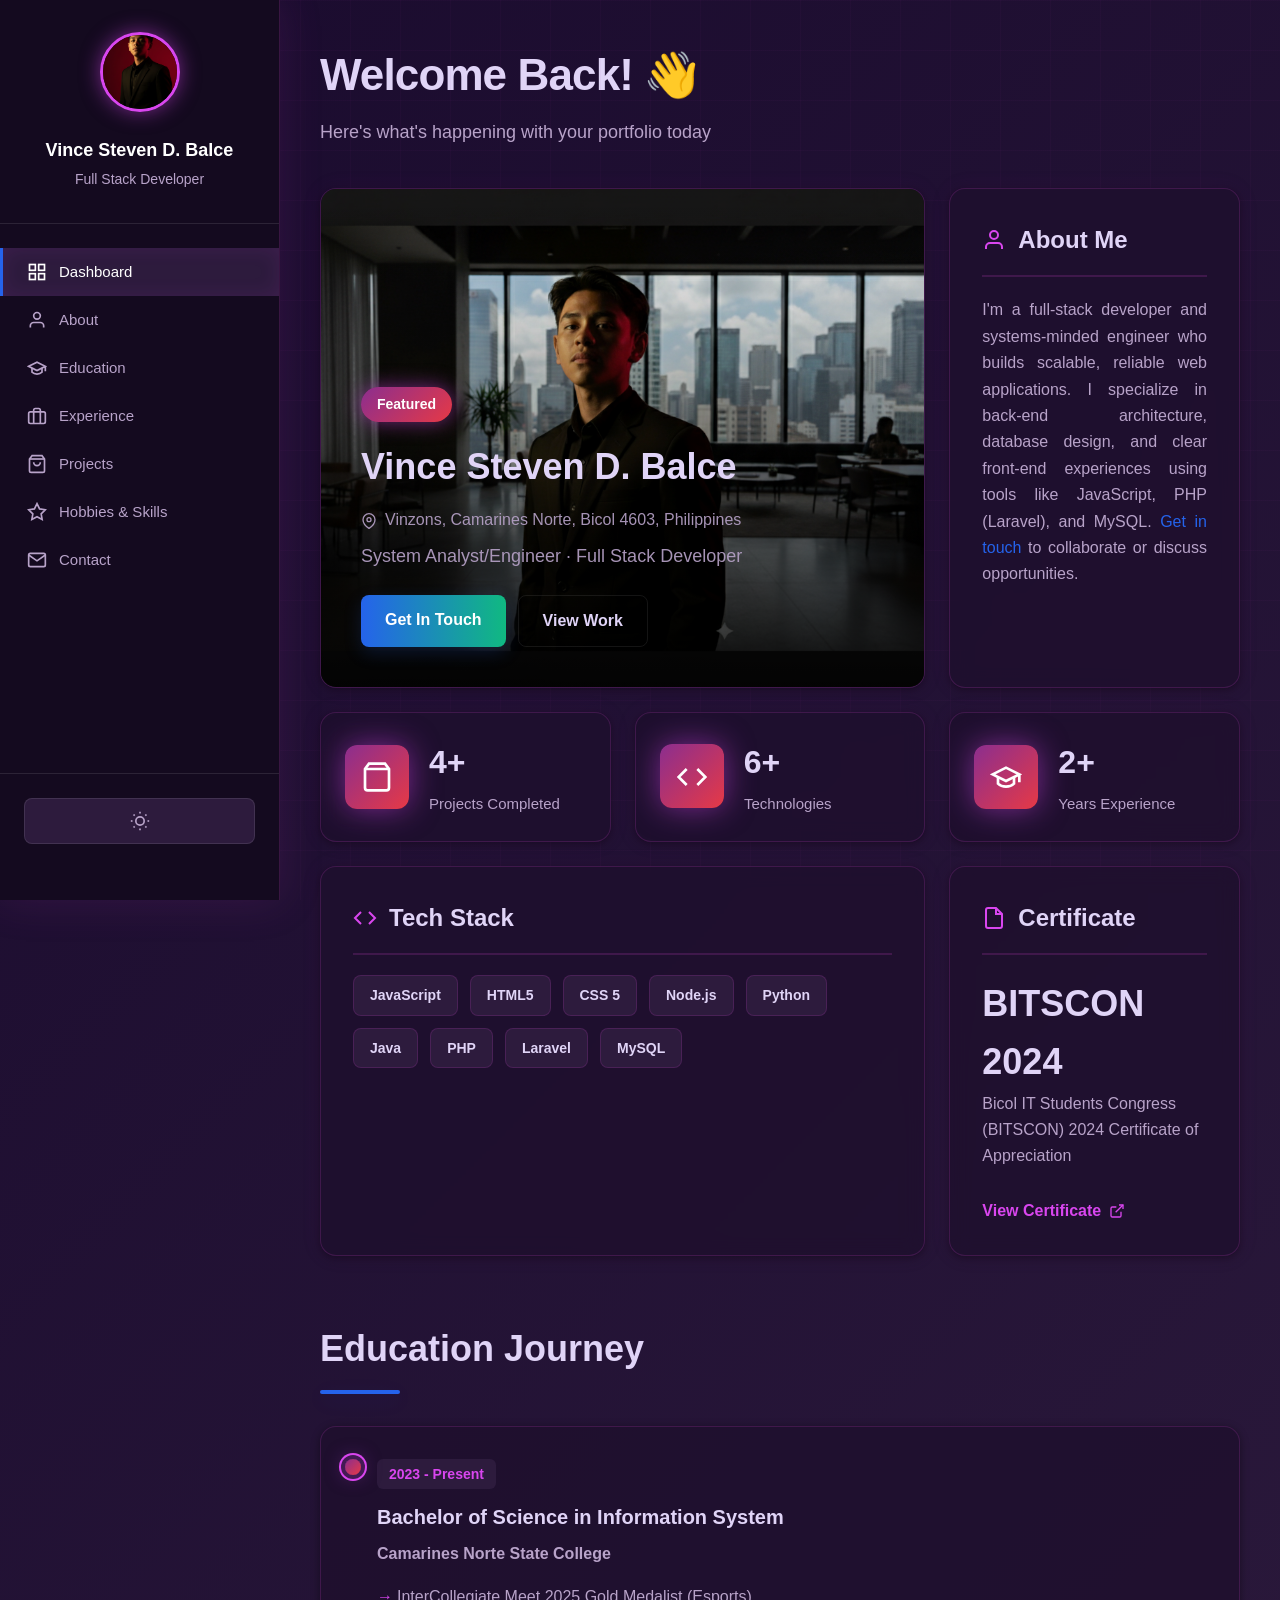
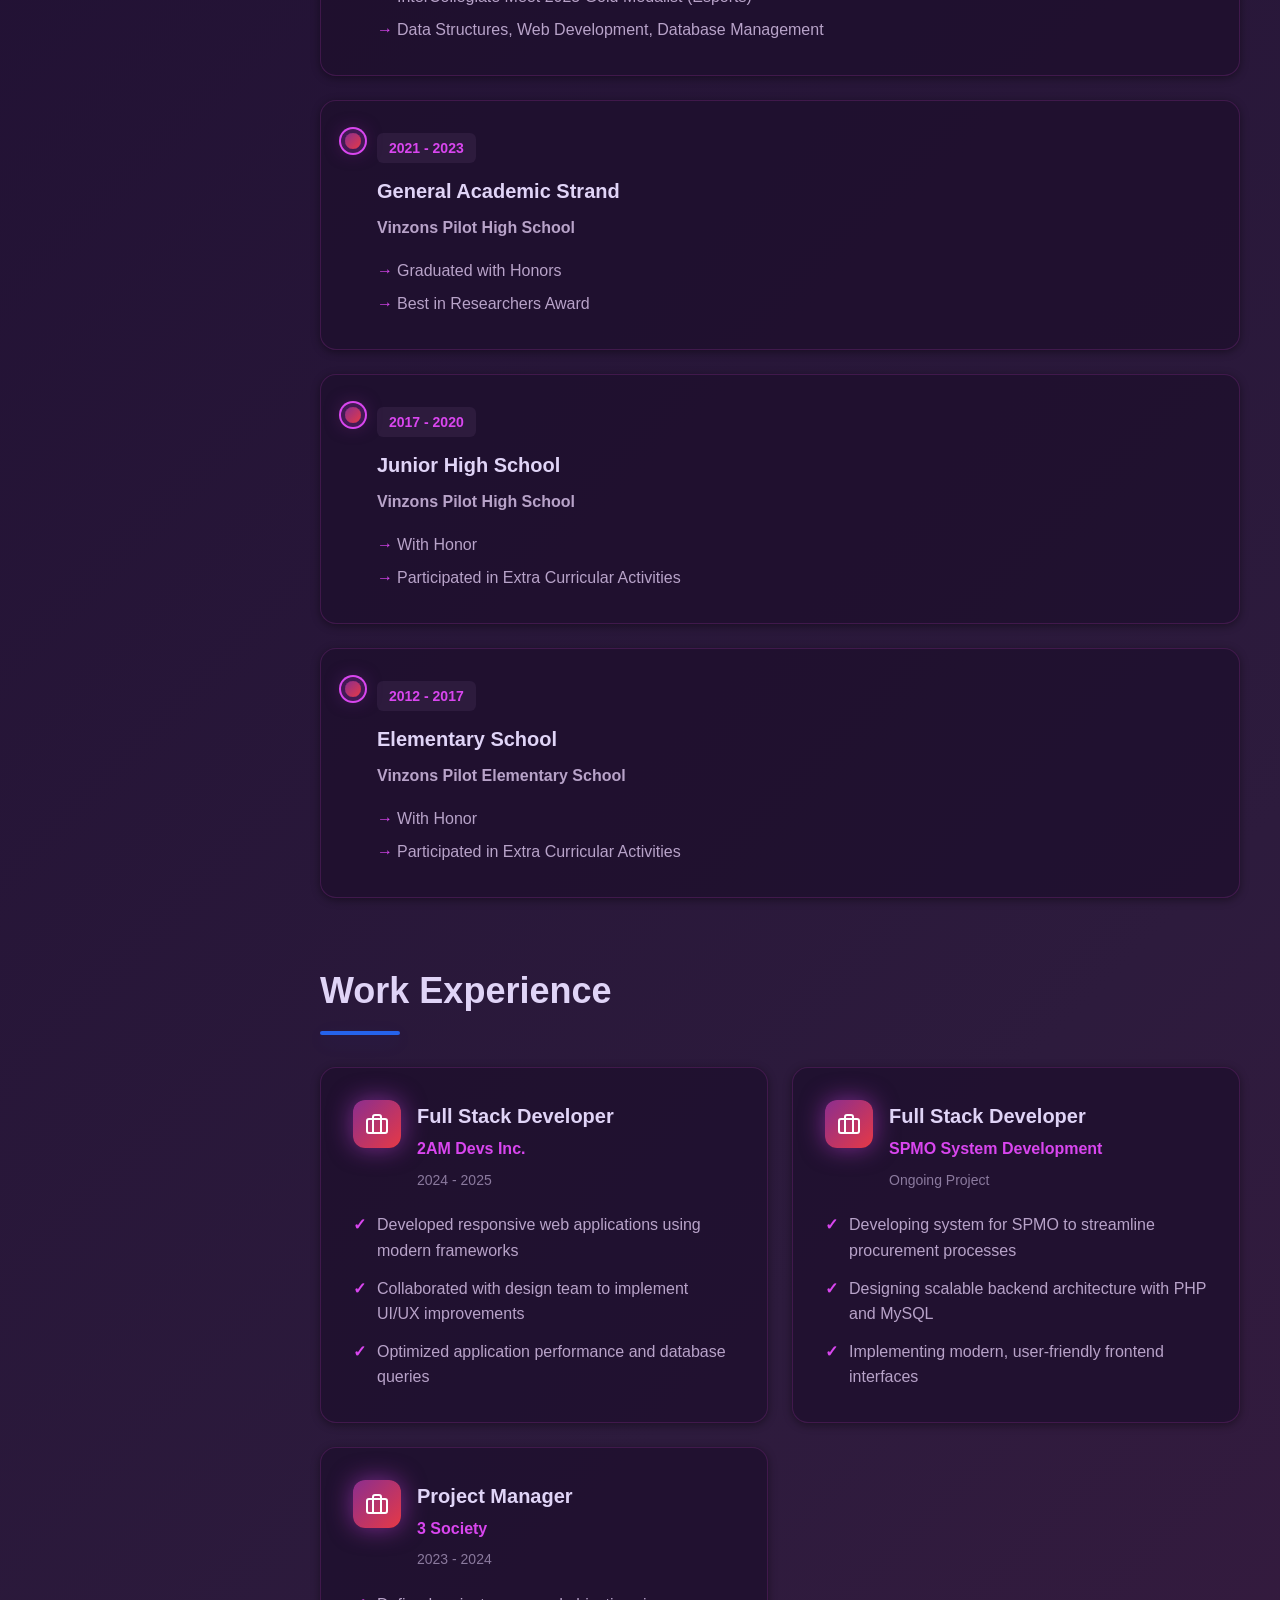
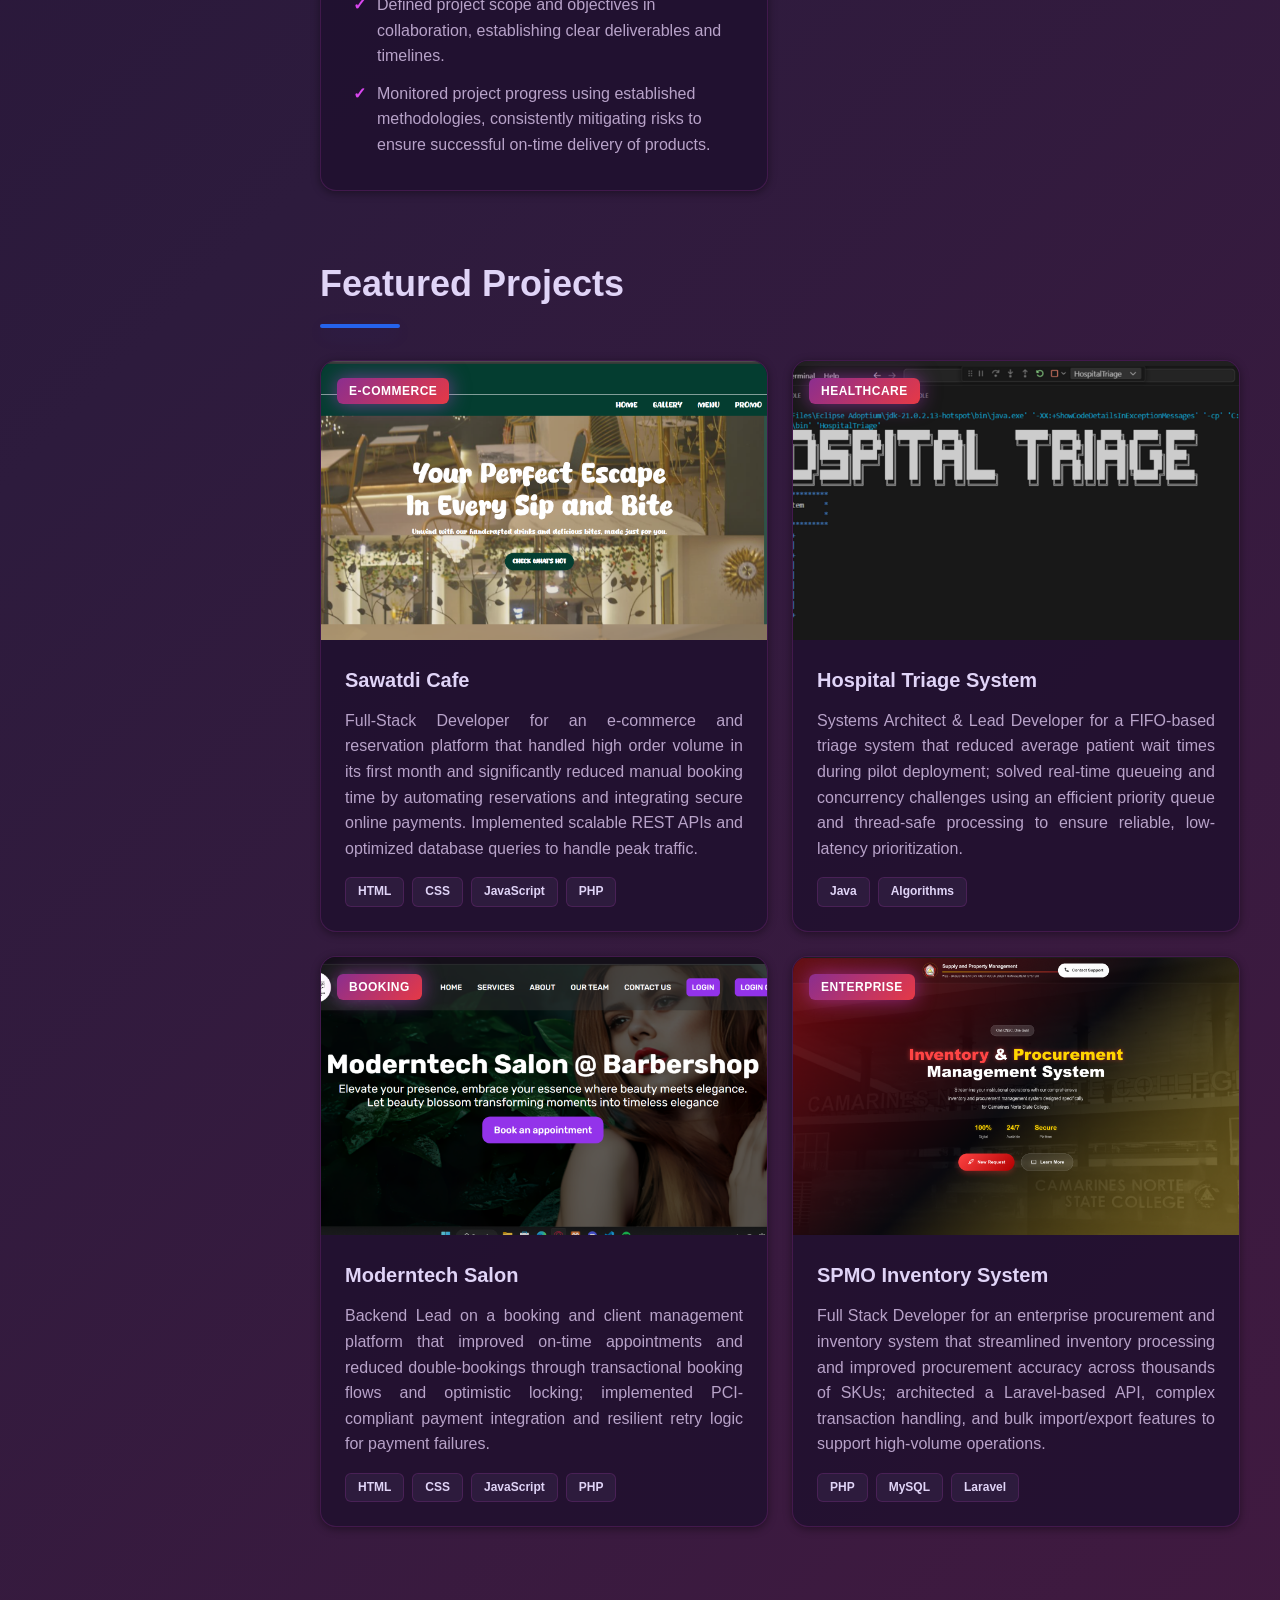
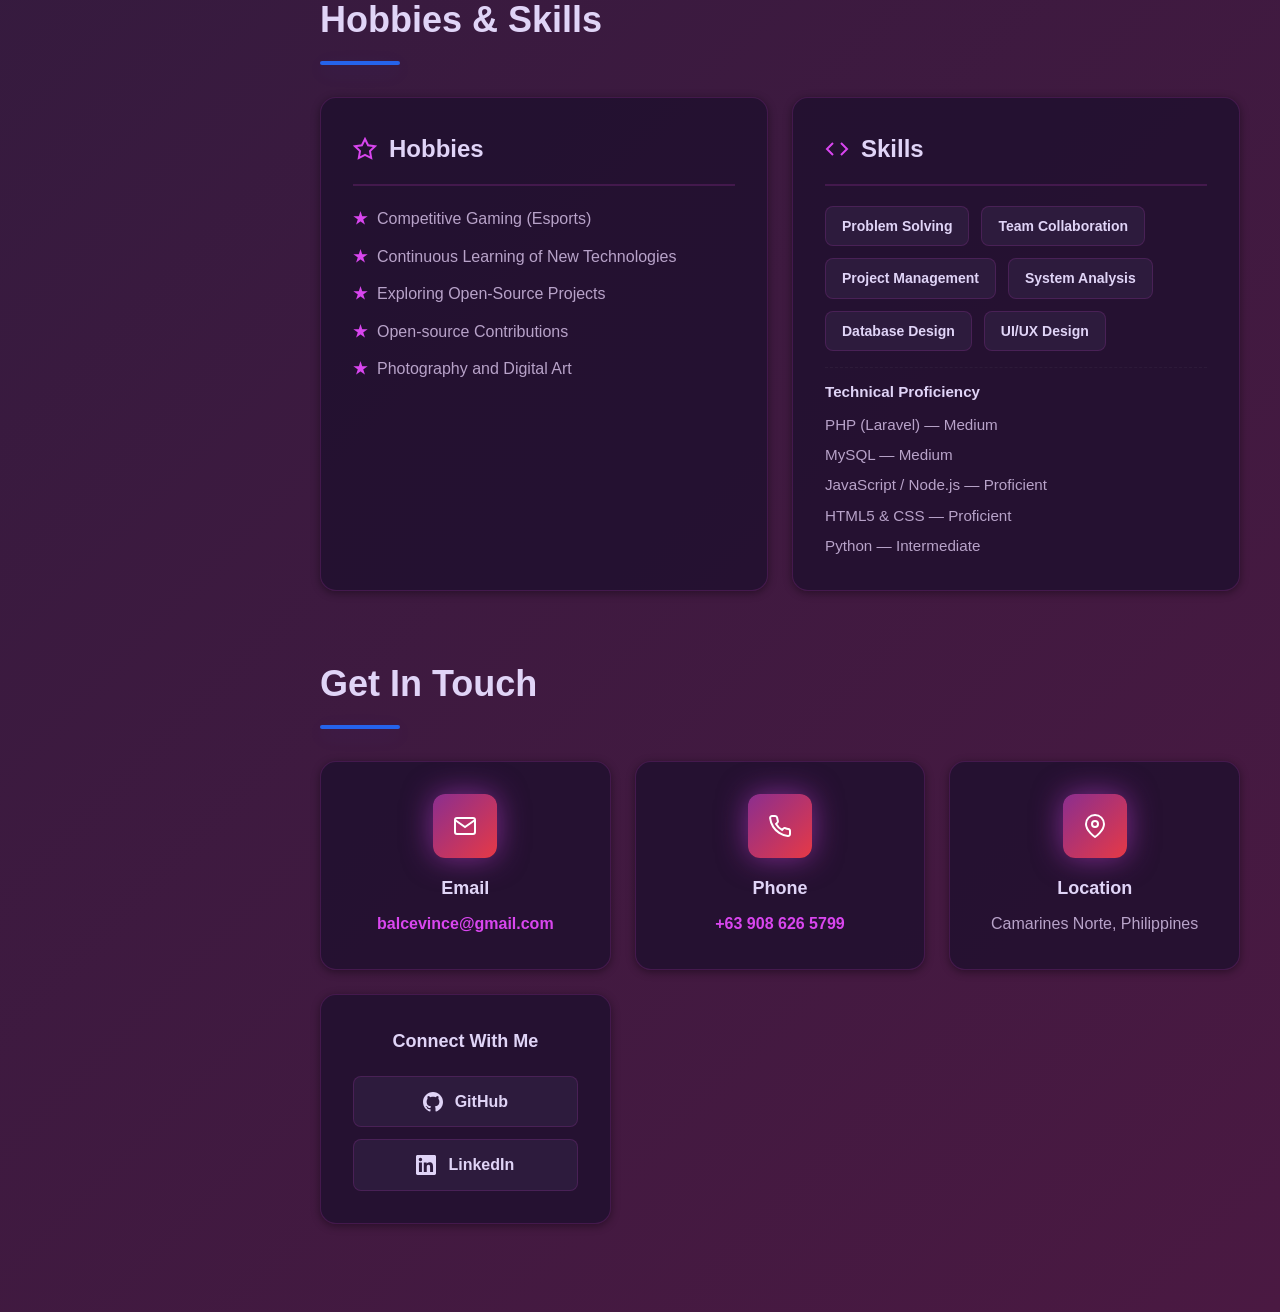
==== commit 841b9732: "Update portfolio.html" ====
--- a/portfolio.html
+++ b/portfolio.html
@@ -405,7 +405,7 @@
                     </div>
                     <div class="project-content">
                         <h3>Sawatdi Cafe</h3>
-                            <p>Full-Stack Developer for an e-commerce and reservation platform that processed over [X] orders in its first month and reduced manual booking time by [Y]% by automating reservations and integrating secure online payments; implemented scalable REST APIs and optimized database queries to handle peak traffic.</p>
+                            <p>Full-Stack Developer for an e-commerce and reservation platform that handled high order volume in its first month and significantly reduced manual booking time by automating reservations and integrating secure online payments. Implemented scalable REST APIs and optimized database queries to handle peak traffic.</p>
                         <div class="project-tags">
                             <span class="tag">HTML</span>
                             <span class="tag">CSS</span>
@@ -424,7 +424,7 @@
                     </div>
                     <div class="project-content">
                         <h3>Hospital Triage System</h3>
-                        <p>Systems Architect & Lead Developer for a FIFO-based triage system that cut average patient wait times by [X]% during pilot deployment; solved real-time queueing and concurrency challenges using an efficient priority queue and thread-safe processing to ensure reliable, low-latency prioritization.</p>
+                        <p>Systems Architect & Lead Developer for a FIFO-based triage system that reduced average patient wait times during pilot deployment; solved real-time queueing and concurrency challenges using an efficient priority queue and thread-safe processing to ensure reliable, low-latency prioritization.</p>
                         <div class="project-tags">
                             <span class="tag">Java</span>
                             <span class="tag">Algorithms</span>
@@ -441,7 +441,7 @@
                     </div>
                     <div class="project-content">
                         <h3>Moderntech Salon</h3>
-                        <p>Backend Lead on a booking and client management platform that increased on-time appointments by [X]% and reduced double-bookings by [Y]% through transactional booking flows and optimistic locking; implemented PCI-compliant payment integration and resilient retry logic for payment failures.</p>
+                        <p>Backend Lead on a booking and client management platform that improved on-time appointments and reduced double-bookings through transactional booking flows and optimistic locking; implemented PCI-compliant payment integration and resilient retry logic for payment failures.</p>
                         <div class="project-tags">
                             <span class="tag">HTML</span>
                             <span class="tag">CSS</span>
@@ -460,7 +460,7 @@
                     </div>
                     <div class="project-content">
                         <h3>SPMO Inventory System</h3>
-                        <p>Full Stack Developer for an enterprise procurement and inventory system that reduced inventory processing time by [Y]% and improved procurement accuracy for thousands of SKUs; architected a Laravel-based API, complex transaction handling, and bulk import/export features to support high-volume operations.</p>
+                        <p>Full Stack Developer for an enterprise procurement and inventory system that streamlined inventory processing and improved procurement accuracy across thousands of SKUs; architected a Laravel-based API, complex transaction handling, and bulk import/export features to support high-volume operations.</p>
                         <div class="project-tags">
                             <span class="tag">PHP</span>
                             <span class="tag">MySQL</span>
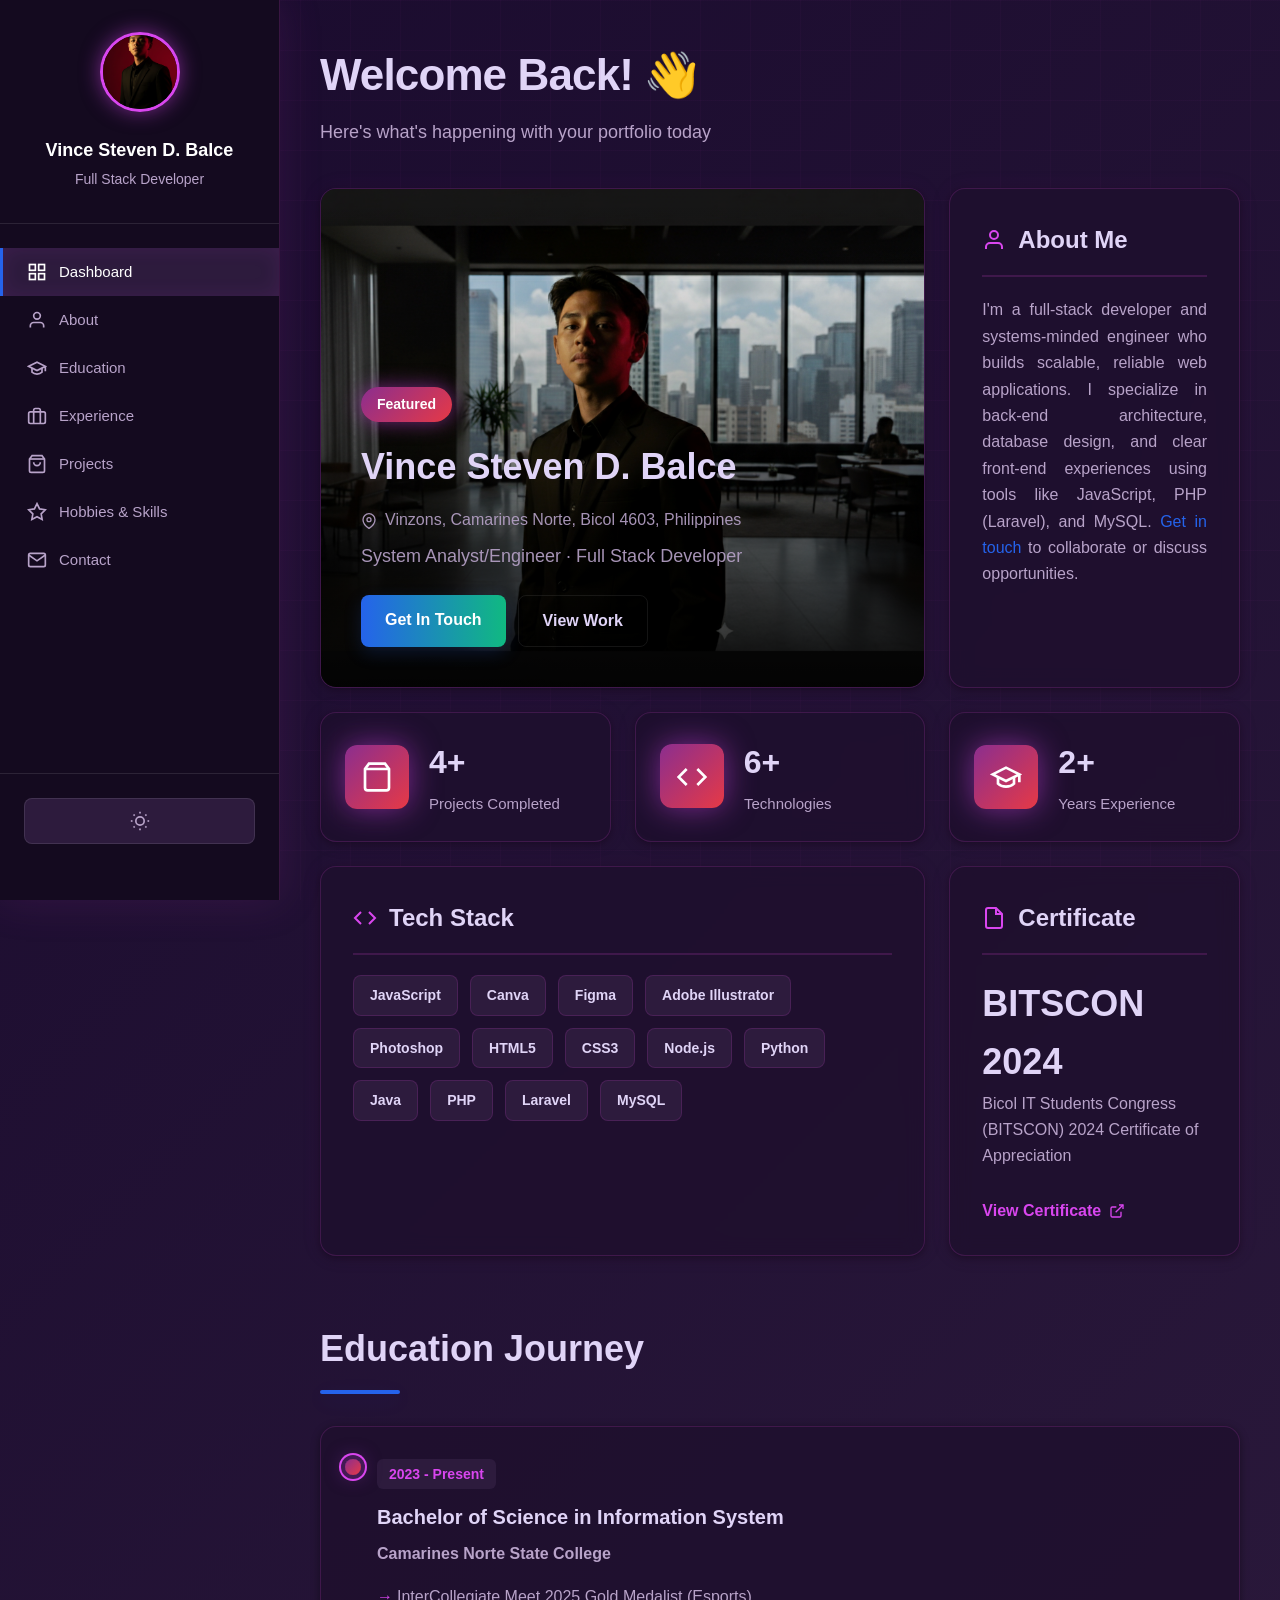
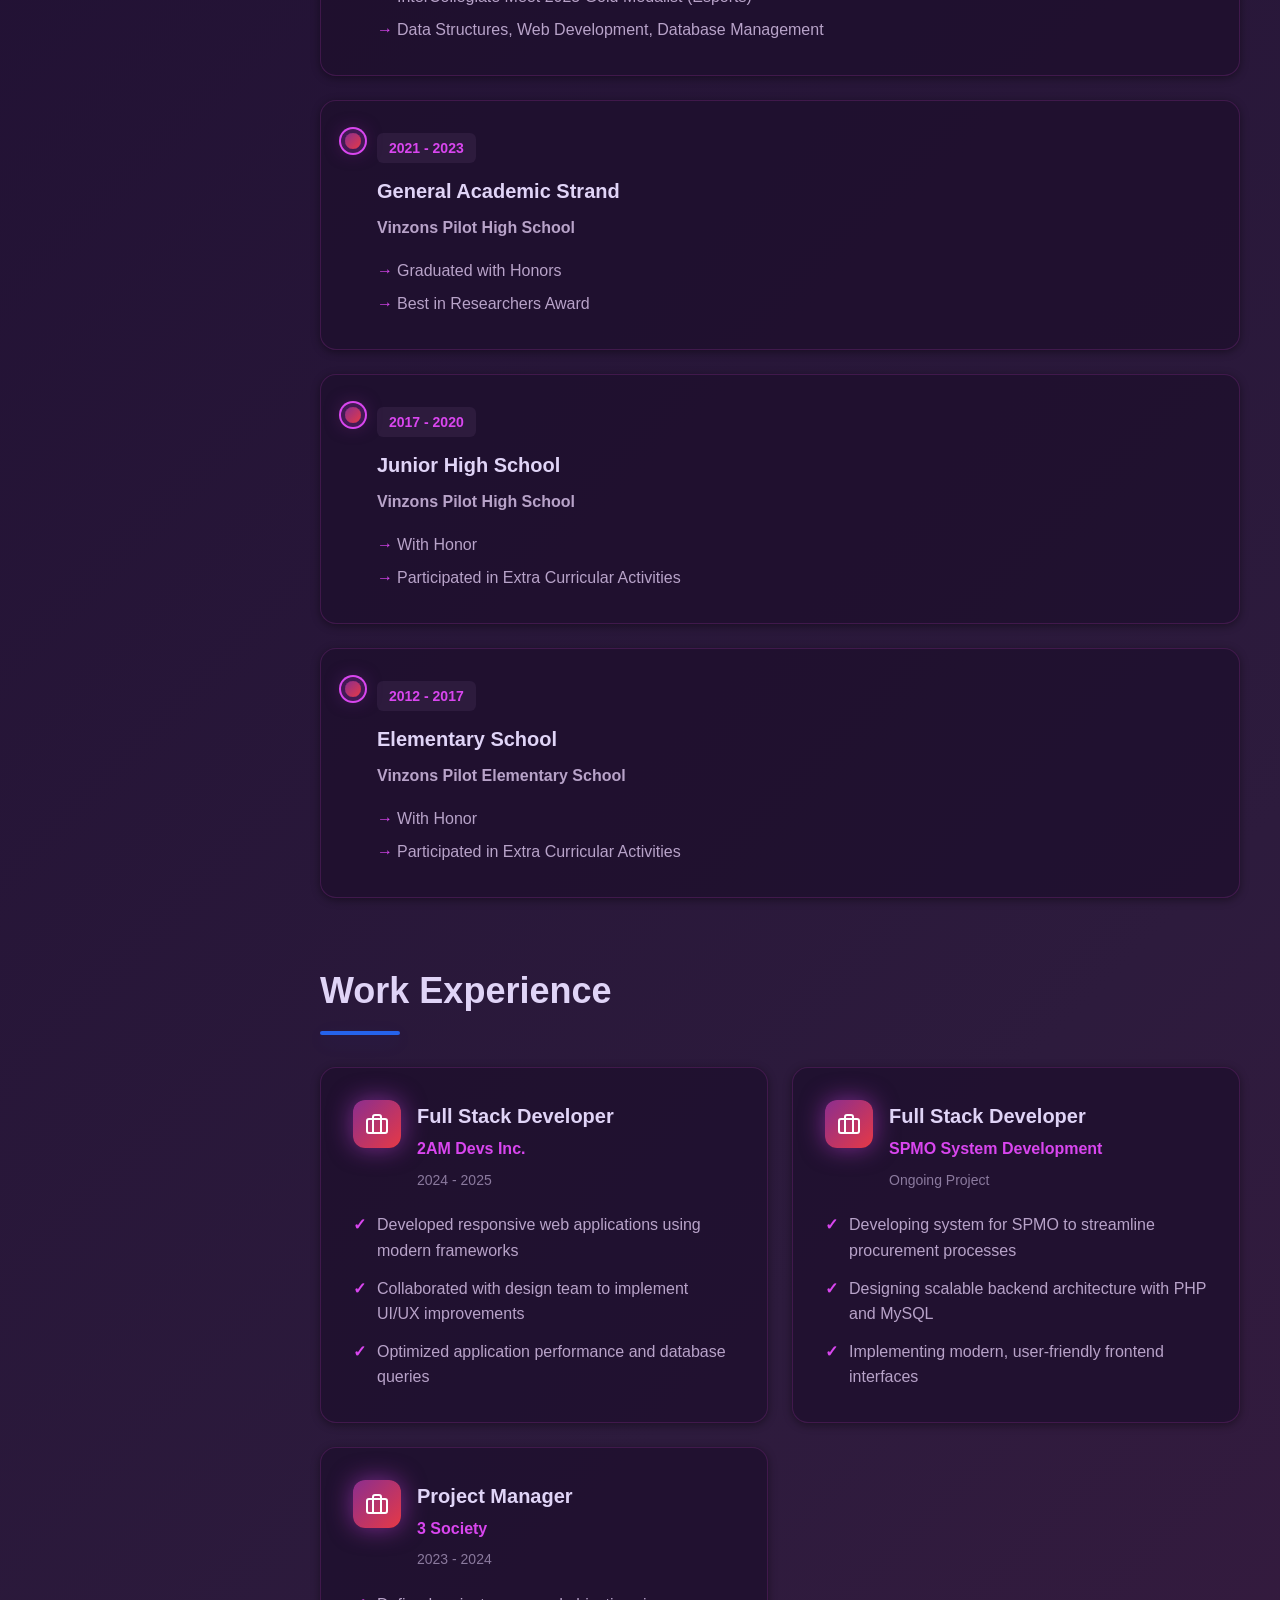
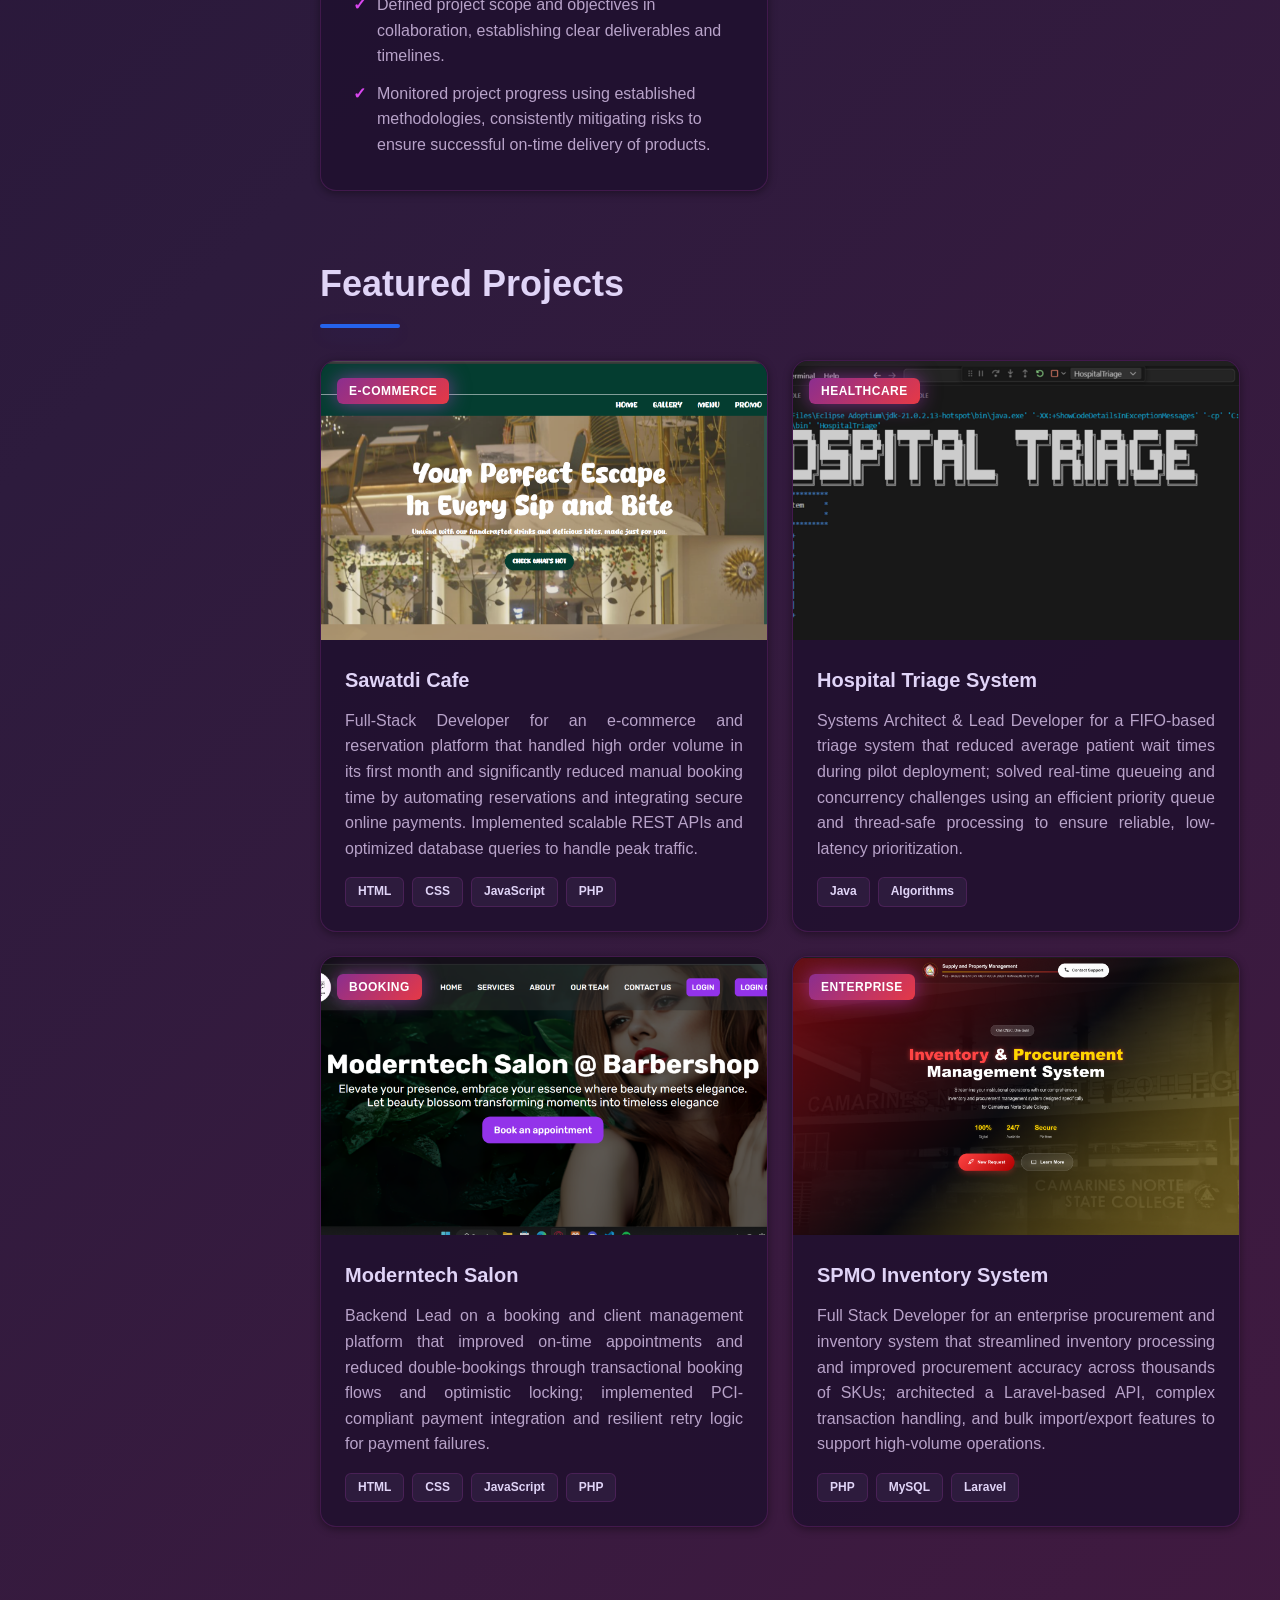
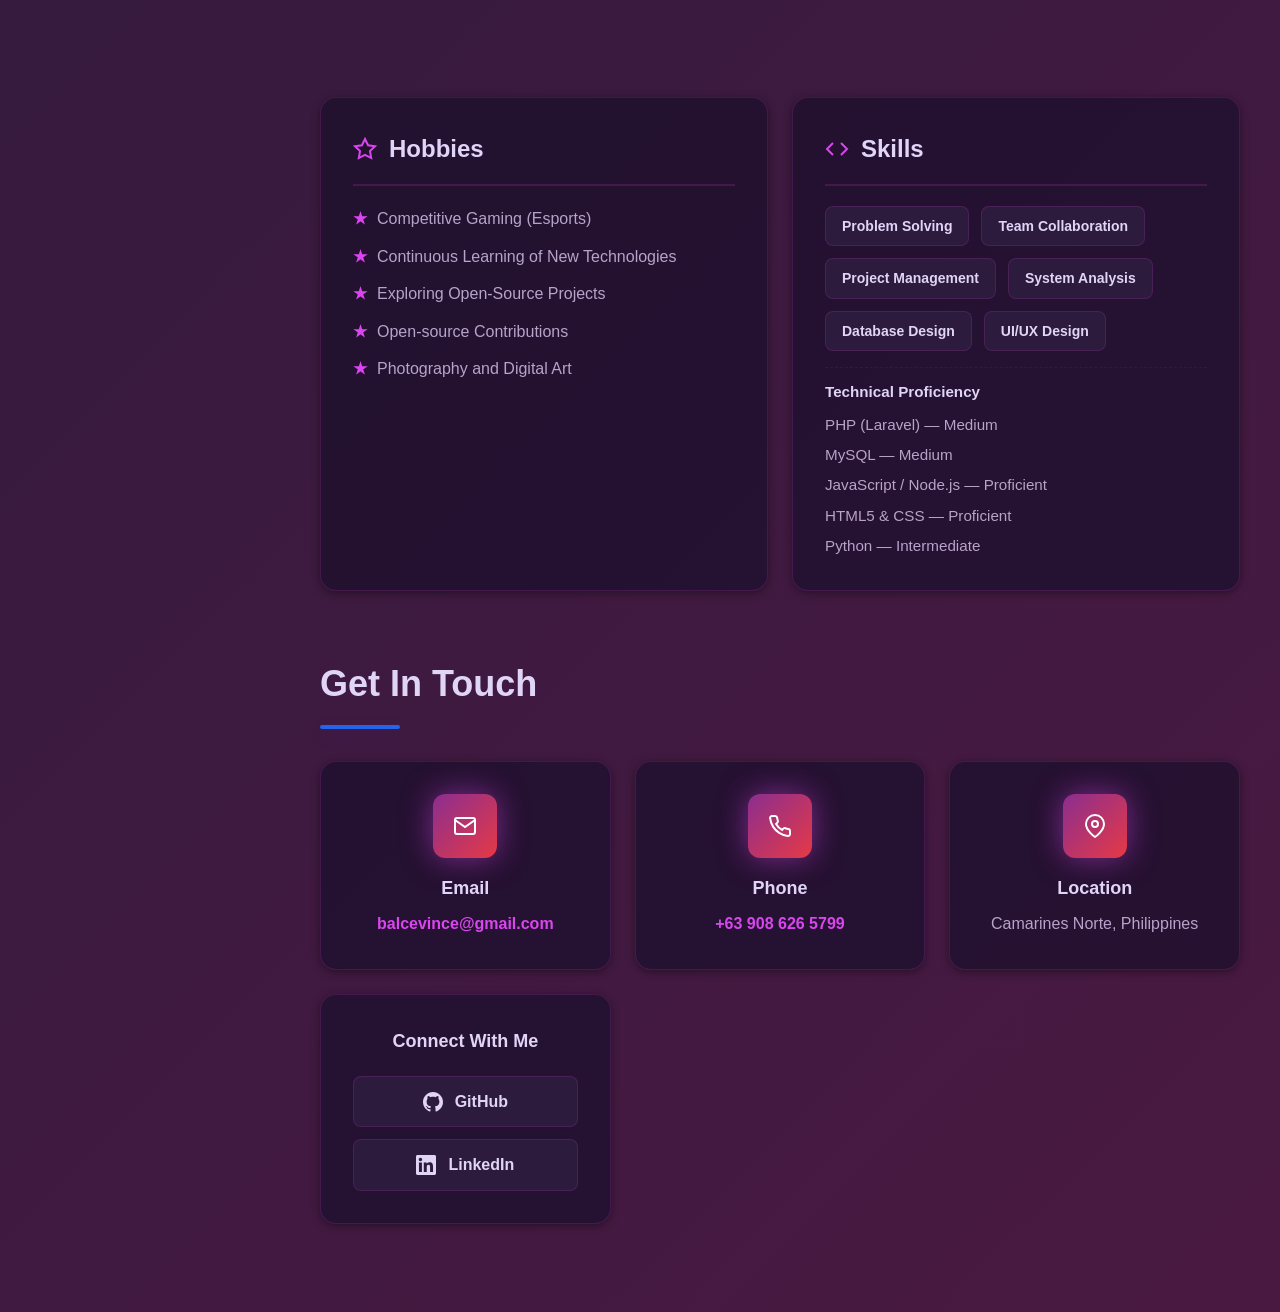
==== commit 066f6b0c: "Update portfolio.html" ====
--- a/portfolio.html
+++ b/portfolio.html
@@ -227,8 +227,12 @@
                     <div class="card-body">
                         <div class="tech-tags">
                             <span class="tech-tag">JavaScript</span>
+                            <span class="tech-tag">Canva</span>
+                            <span class="tech-tag">Figma</span>
+                            <span class="tech-tag">Adobe Illustrator</span>
+                            <span class="tech-tag">Photoshop</span>
                             <span class="tech-tag">HTML5</span>
-                            <span class="tech-tag">CSS 5</span>
+                            <span class="tech-tag">CSS3</span>
                             <span class="tech-tag">Node.js</span>
                             <span class="tech-tag">Python</span>
                             <span class="tech-tag">Java</span>
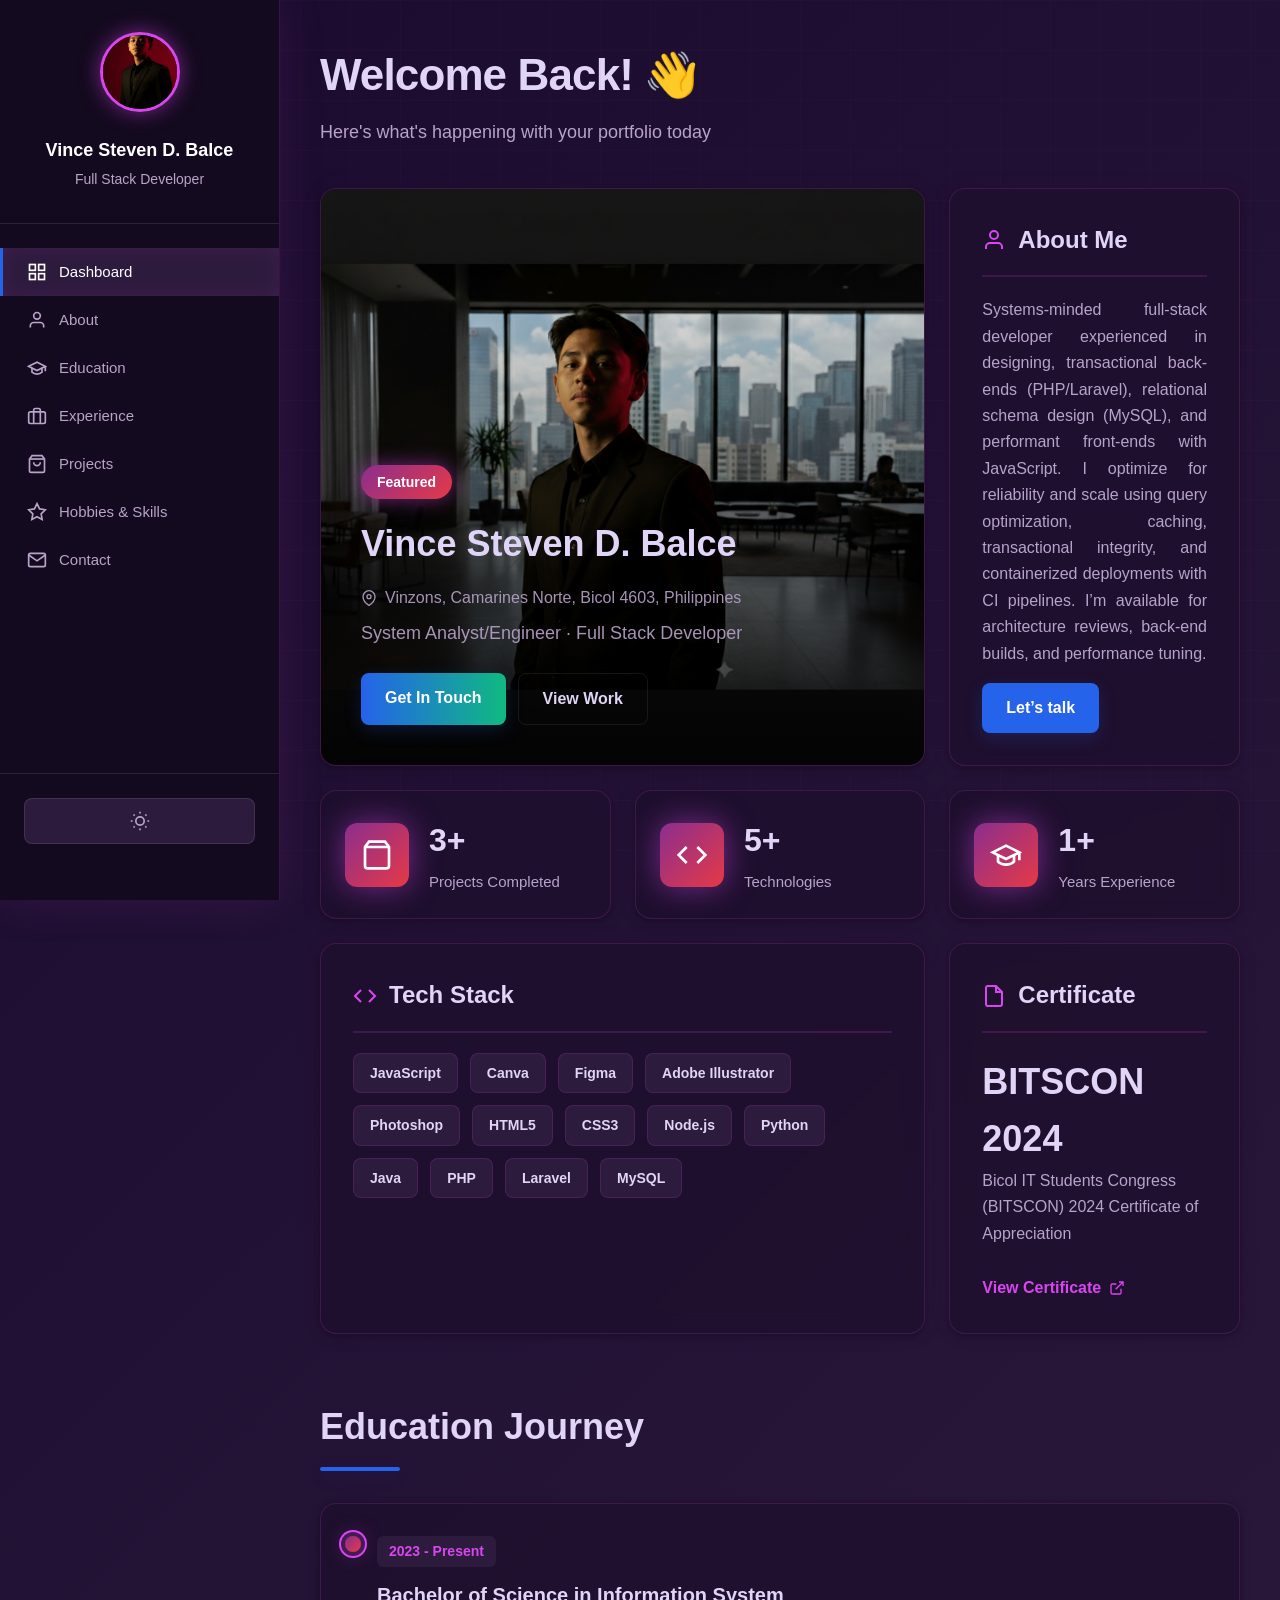
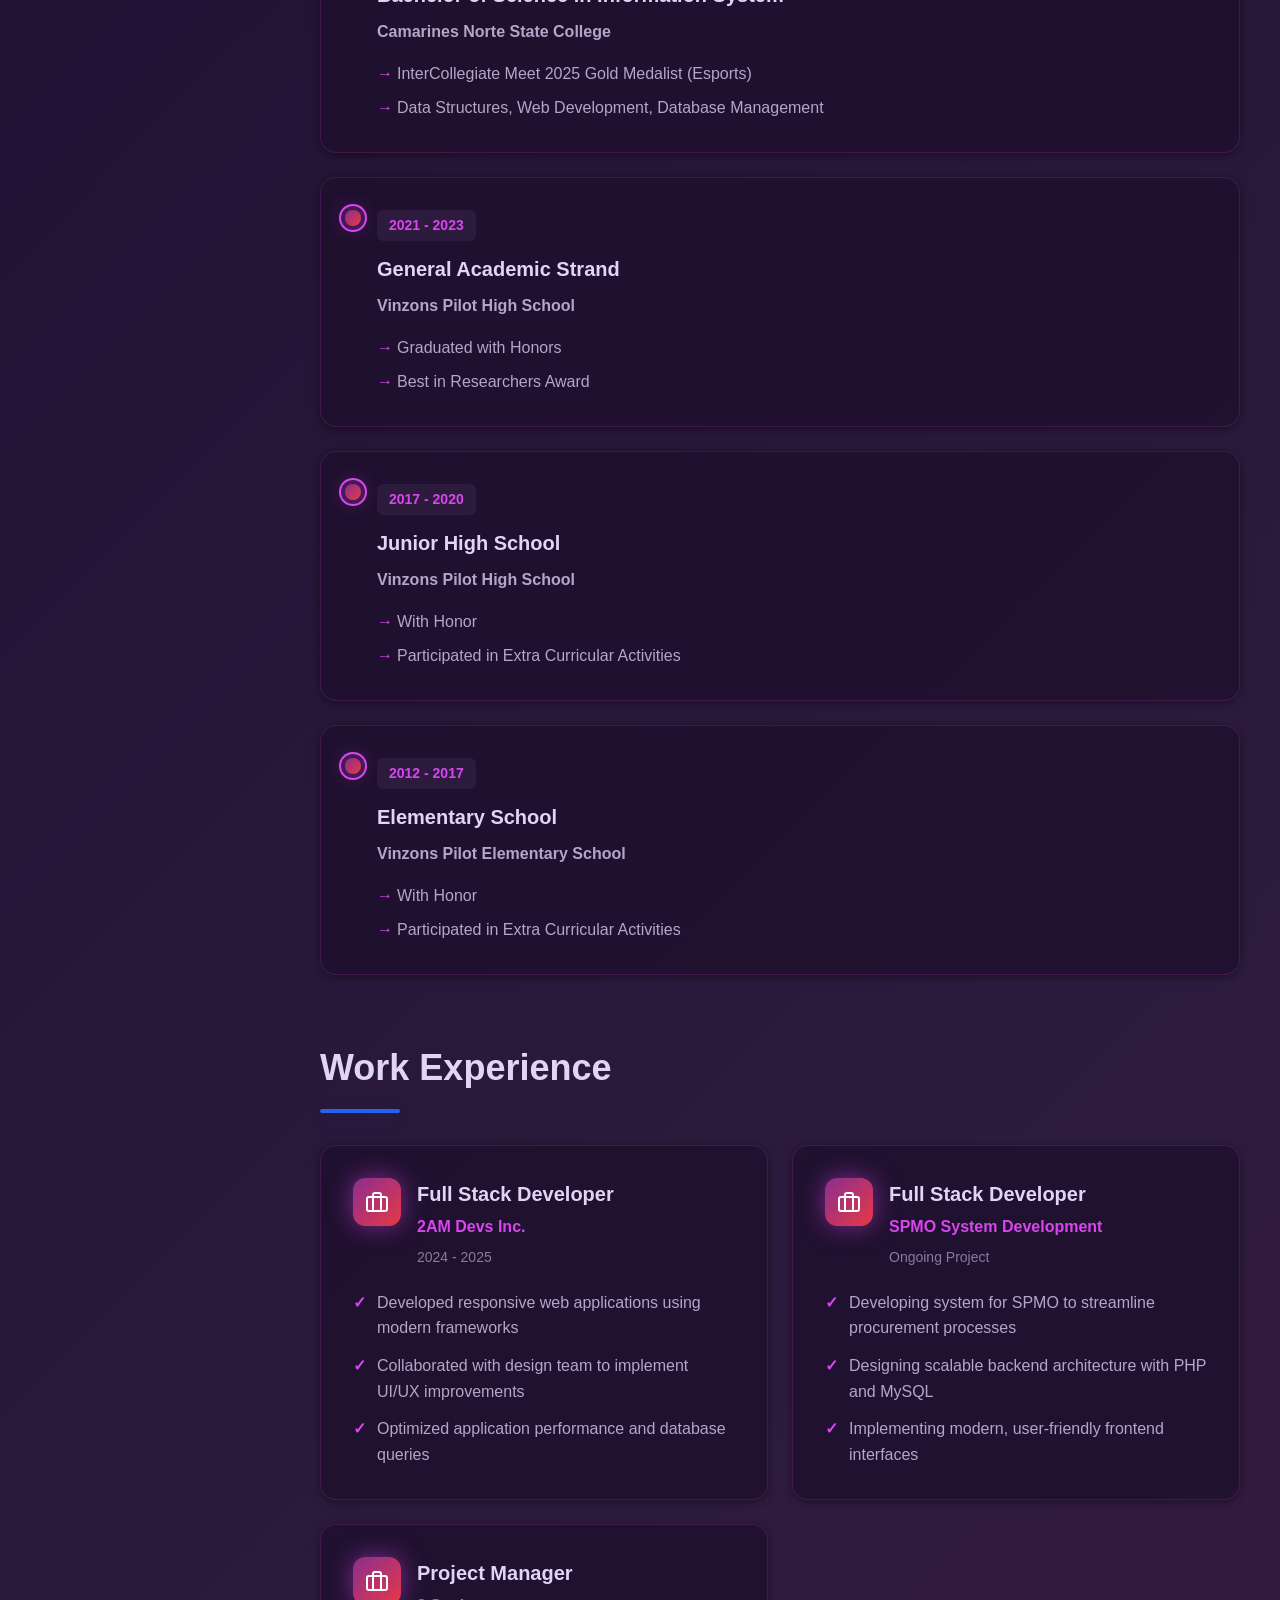
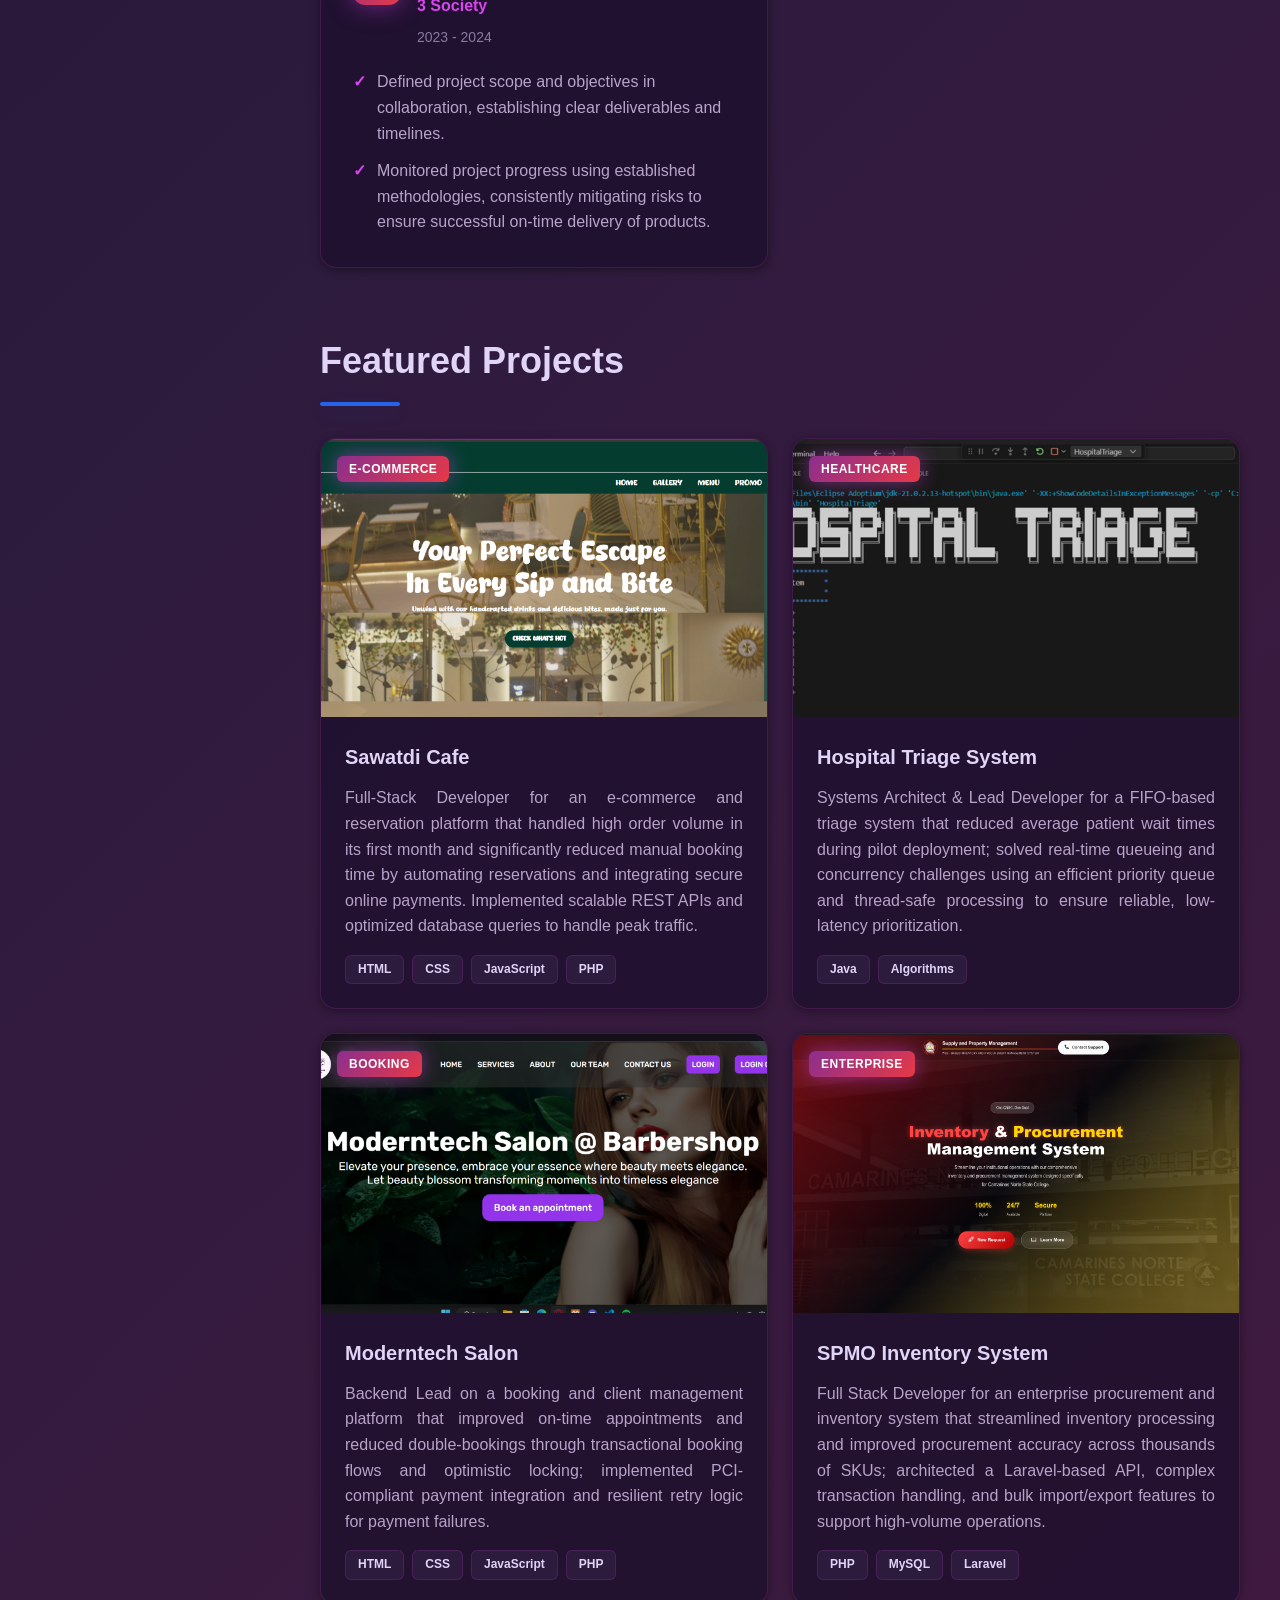
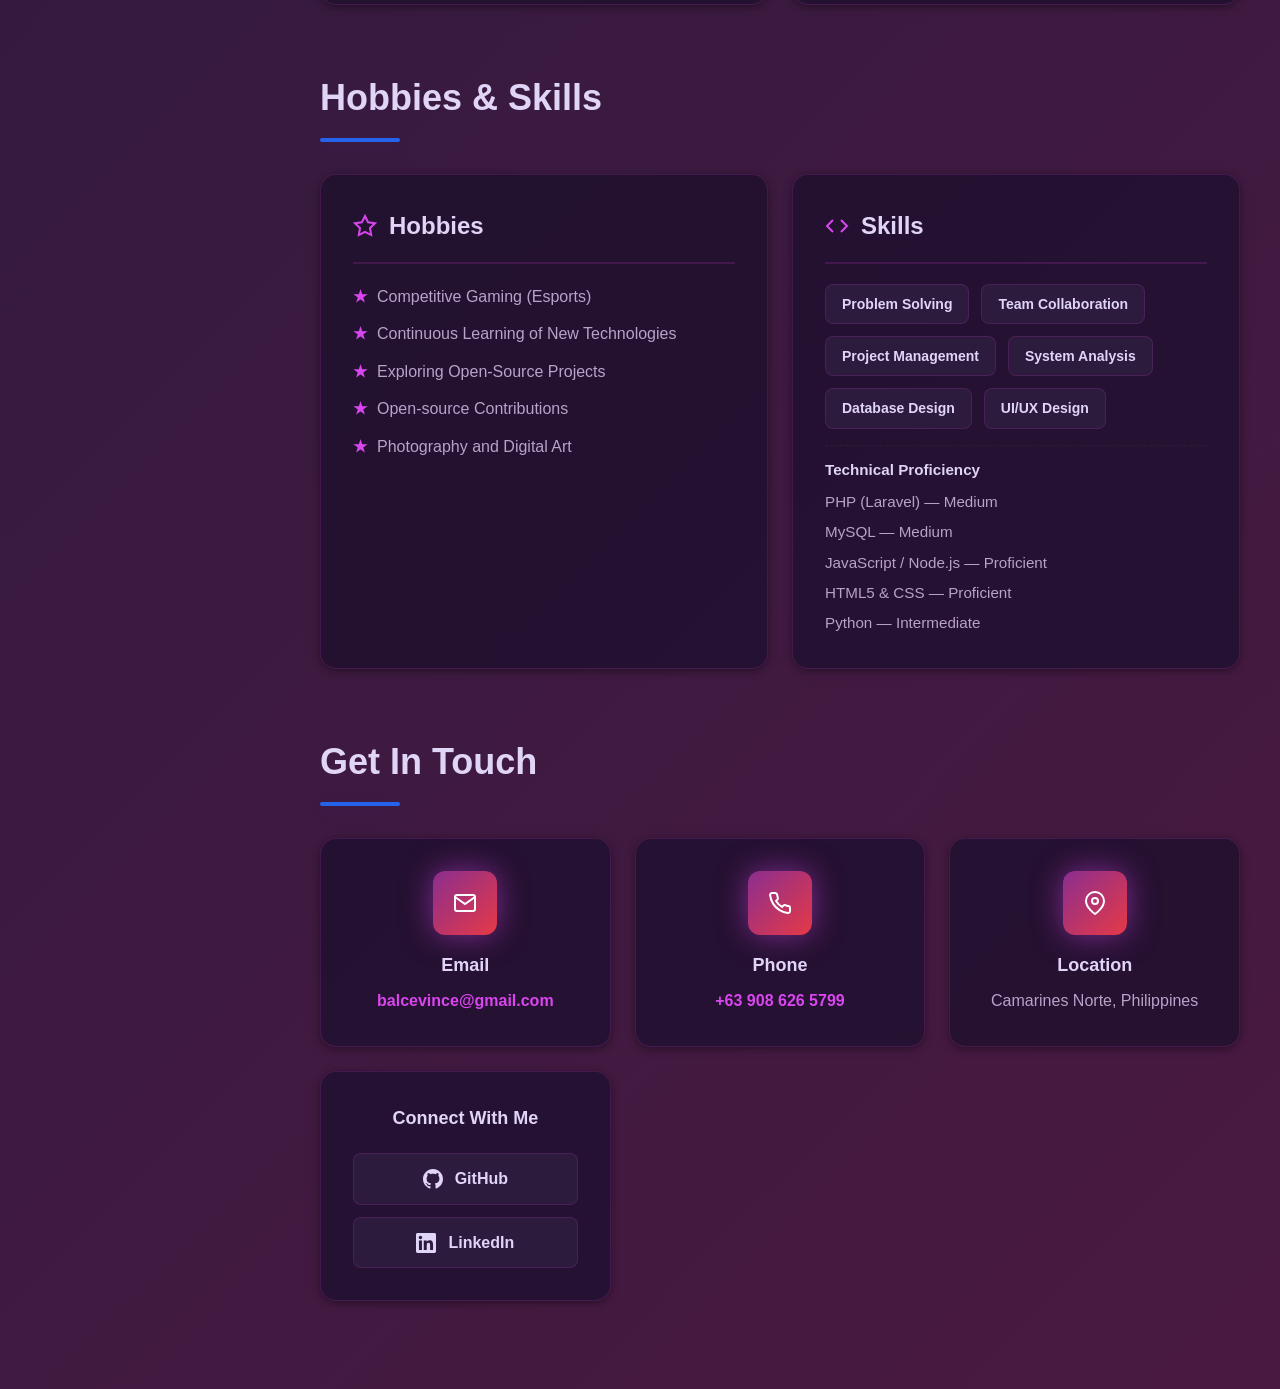
==== commit 4eae2656: "Update portfolio.html" ====
--- a/portfolio.html
+++ b/portfolio.html
@@ -7,7 +7,17 @@
     <meta name="description" content="Full-stack software engineer passionate about system engineering and scalable solutions.">
     <meta name="author" content="Vince Steven D. Balce">
     
-    <link rel="stylesheet" href="assets/css/styles.css">
+        <link rel="stylesheet" href="assets/css/styles.css">
+        <style>
+        /* Responsive about-card short variant */
+        .about-full { display: block; }
+        .about-short { display: none; }
+        @media (max-width: 640px) {
+            .about-full { display: none; }
+            .about-short { display: block; }
+            .about-card .btn-primary { display: block; width: 100%; box-sizing: border-box; }
+        }
+        </style>
     <link rel="icon" type="image/x-icon" href="assets/img/Pogi.png">
 </head>
 <body class="light-mode">
@@ -171,7 +181,9 @@
                         <h3>About Me</h3>
                     </div>
                     <div class="card-body">
-                        <p>I'm a full-stack developer and systems-minded engineer who builds scalable, reliable web applications. I specialize in back-end architecture, database design, and clear front-end experiences using tools like JavaScript, PHP (Laravel), and MySQL. <a href="#contact">Get in touch</a> to collaborate or discuss opportunities.</p>
+                        <p class="about-full">Systems-minded full‑stack developer experienced in designing, transactional back-ends (PHP/Laravel), relational schema design (MySQL), and performant front-ends with JavaScript. I optimize for reliability and scale using query optimization, caching, transactional integrity, and containerized deployments with CI pipelines. I’m available for architecture reviews, back-end builds, and performance tuning.</p>
+                        <p class="about-short">Systems-minded full‑stack engineer focused on reliable, scalable web systems — available for architecture reviews and performance tuning.</p>
+                        <a href="mailto:balcevince@gmail.com" class="btn-primary" aria-label="Email Vince Balce">Let’s talk</a>
                     </div>
                 </article>
 
